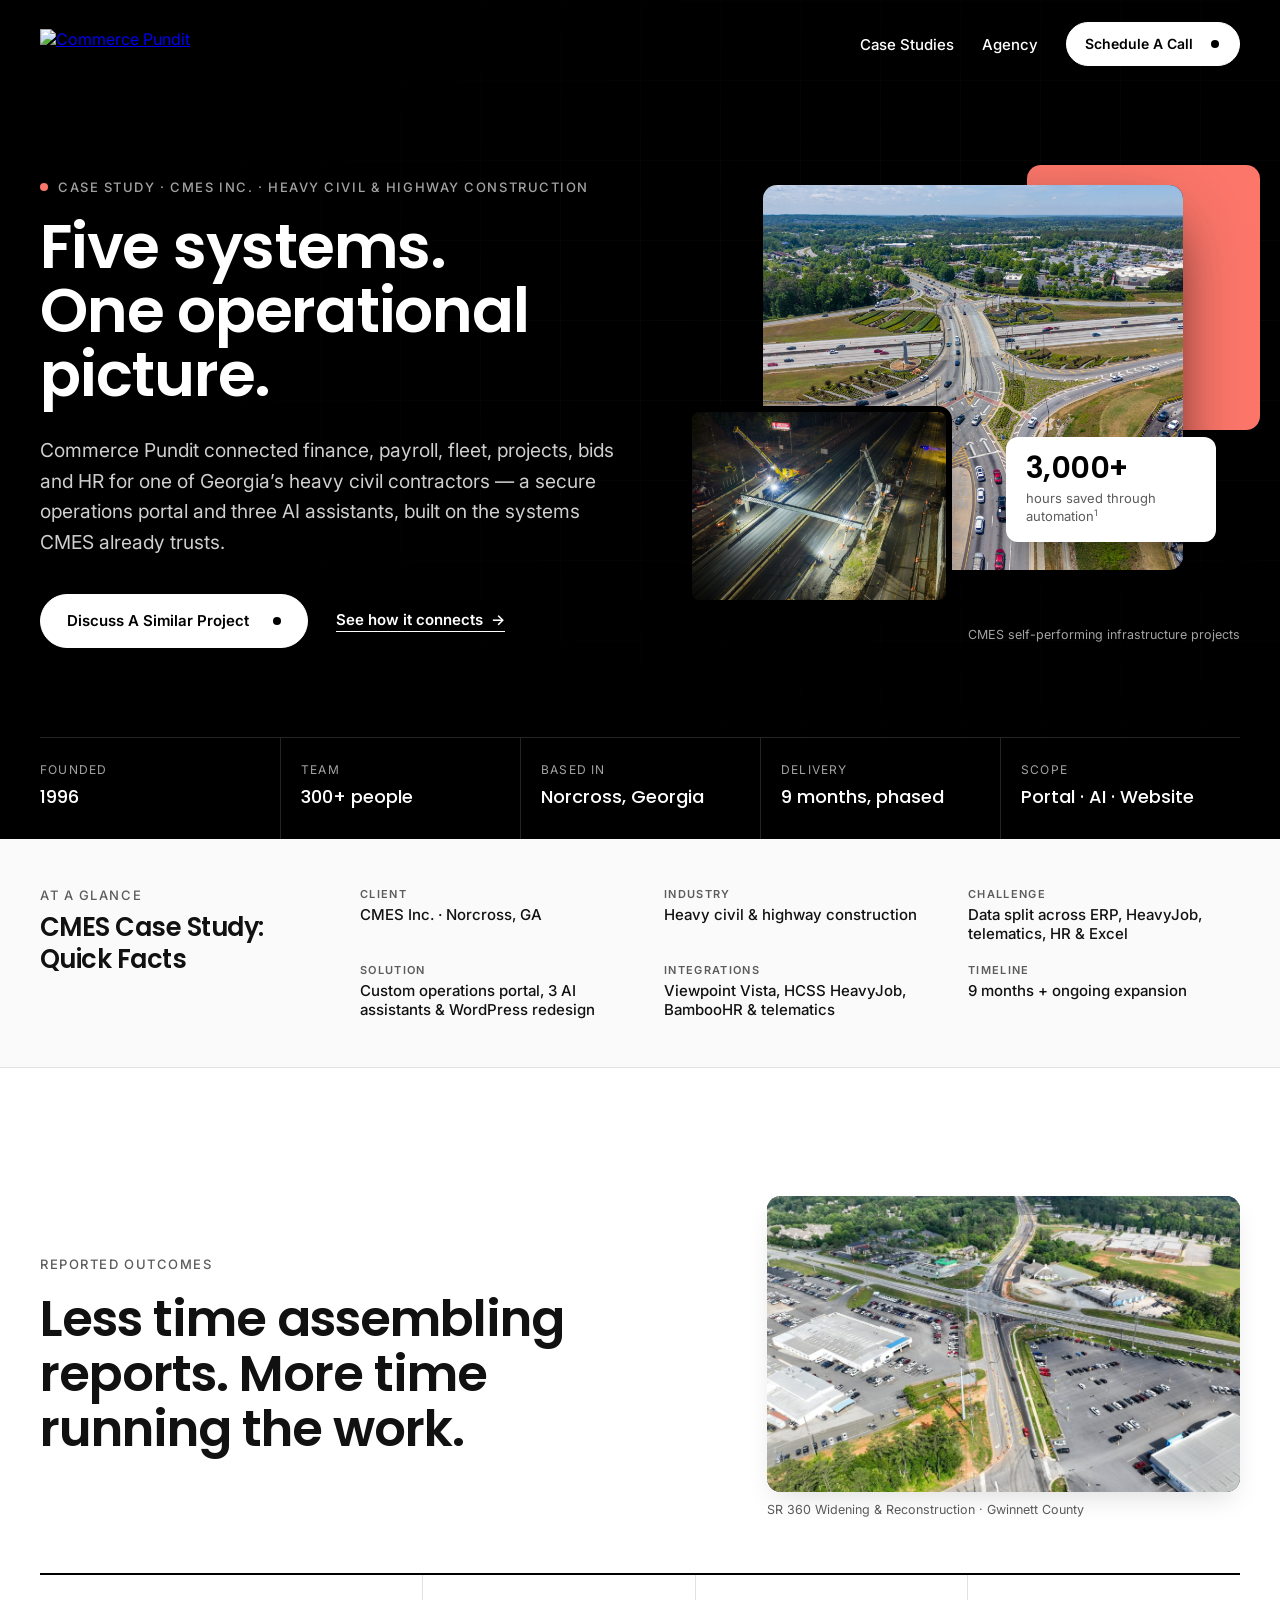
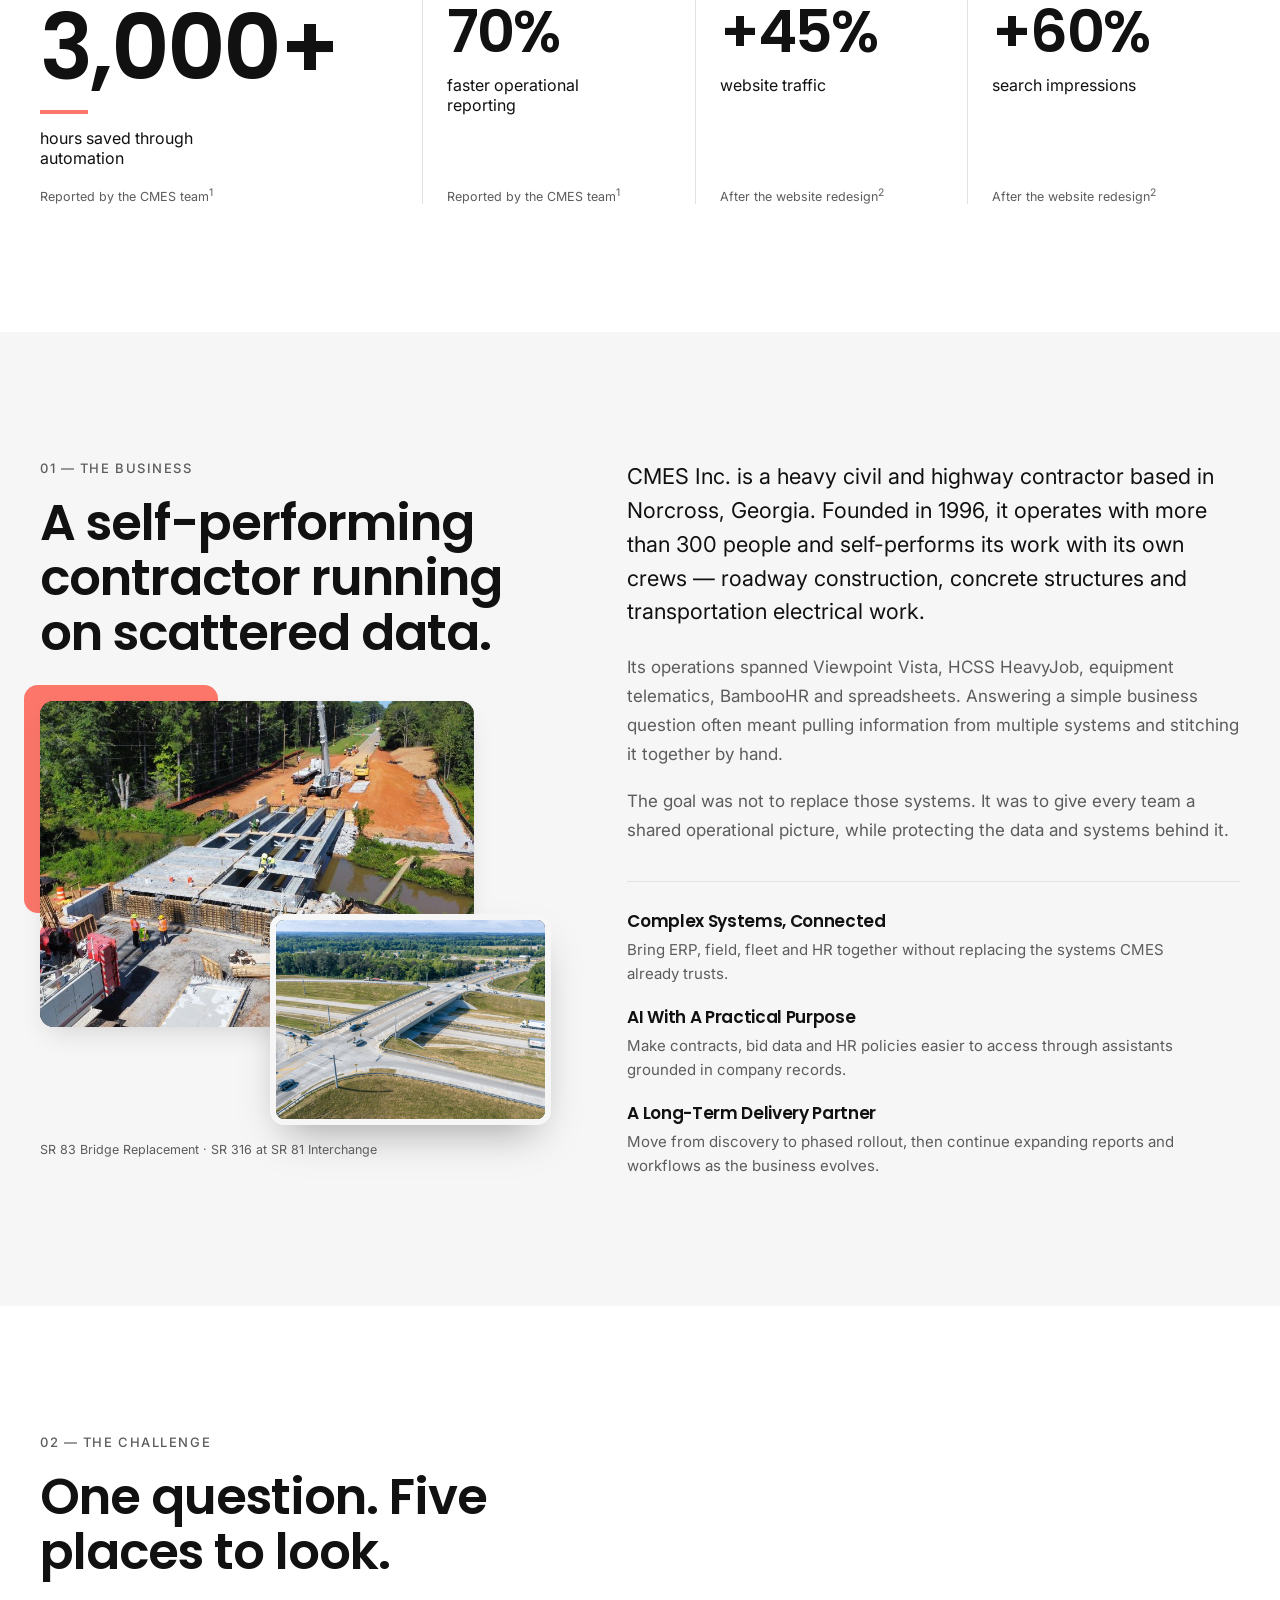
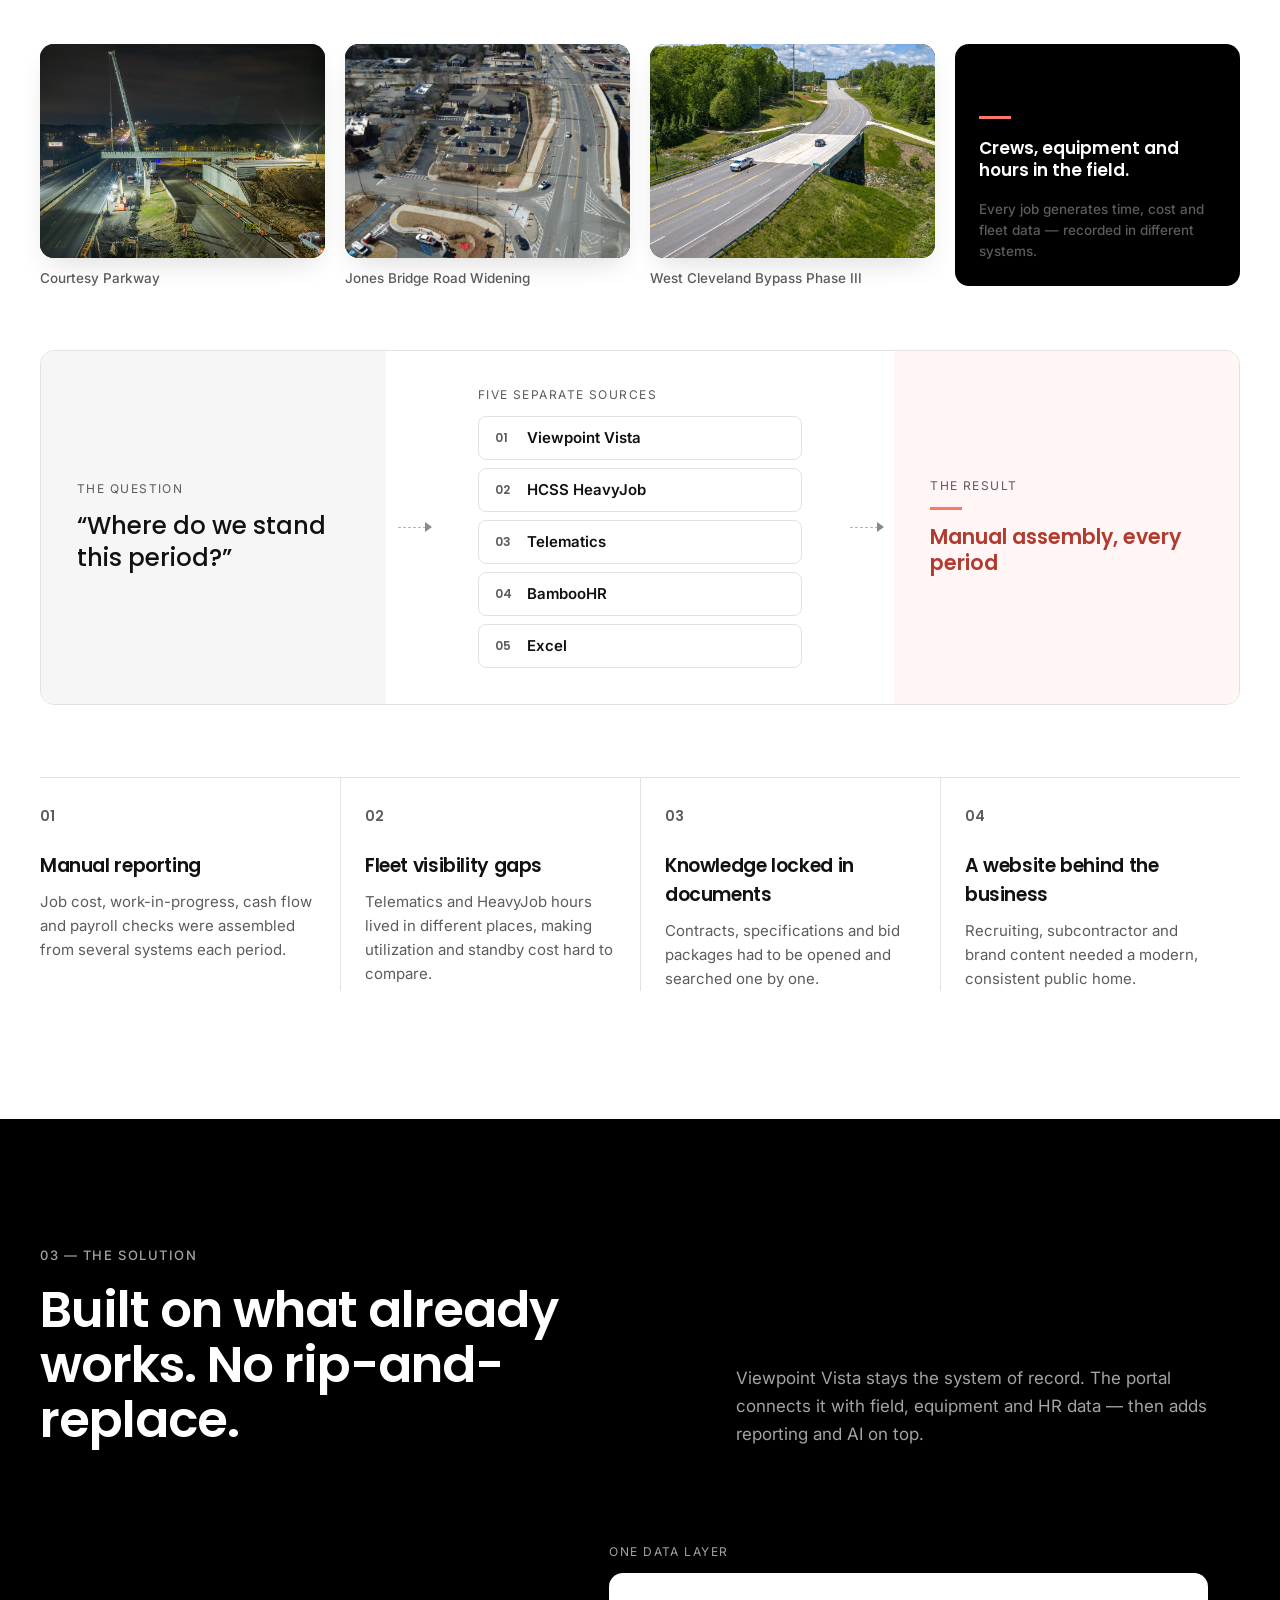
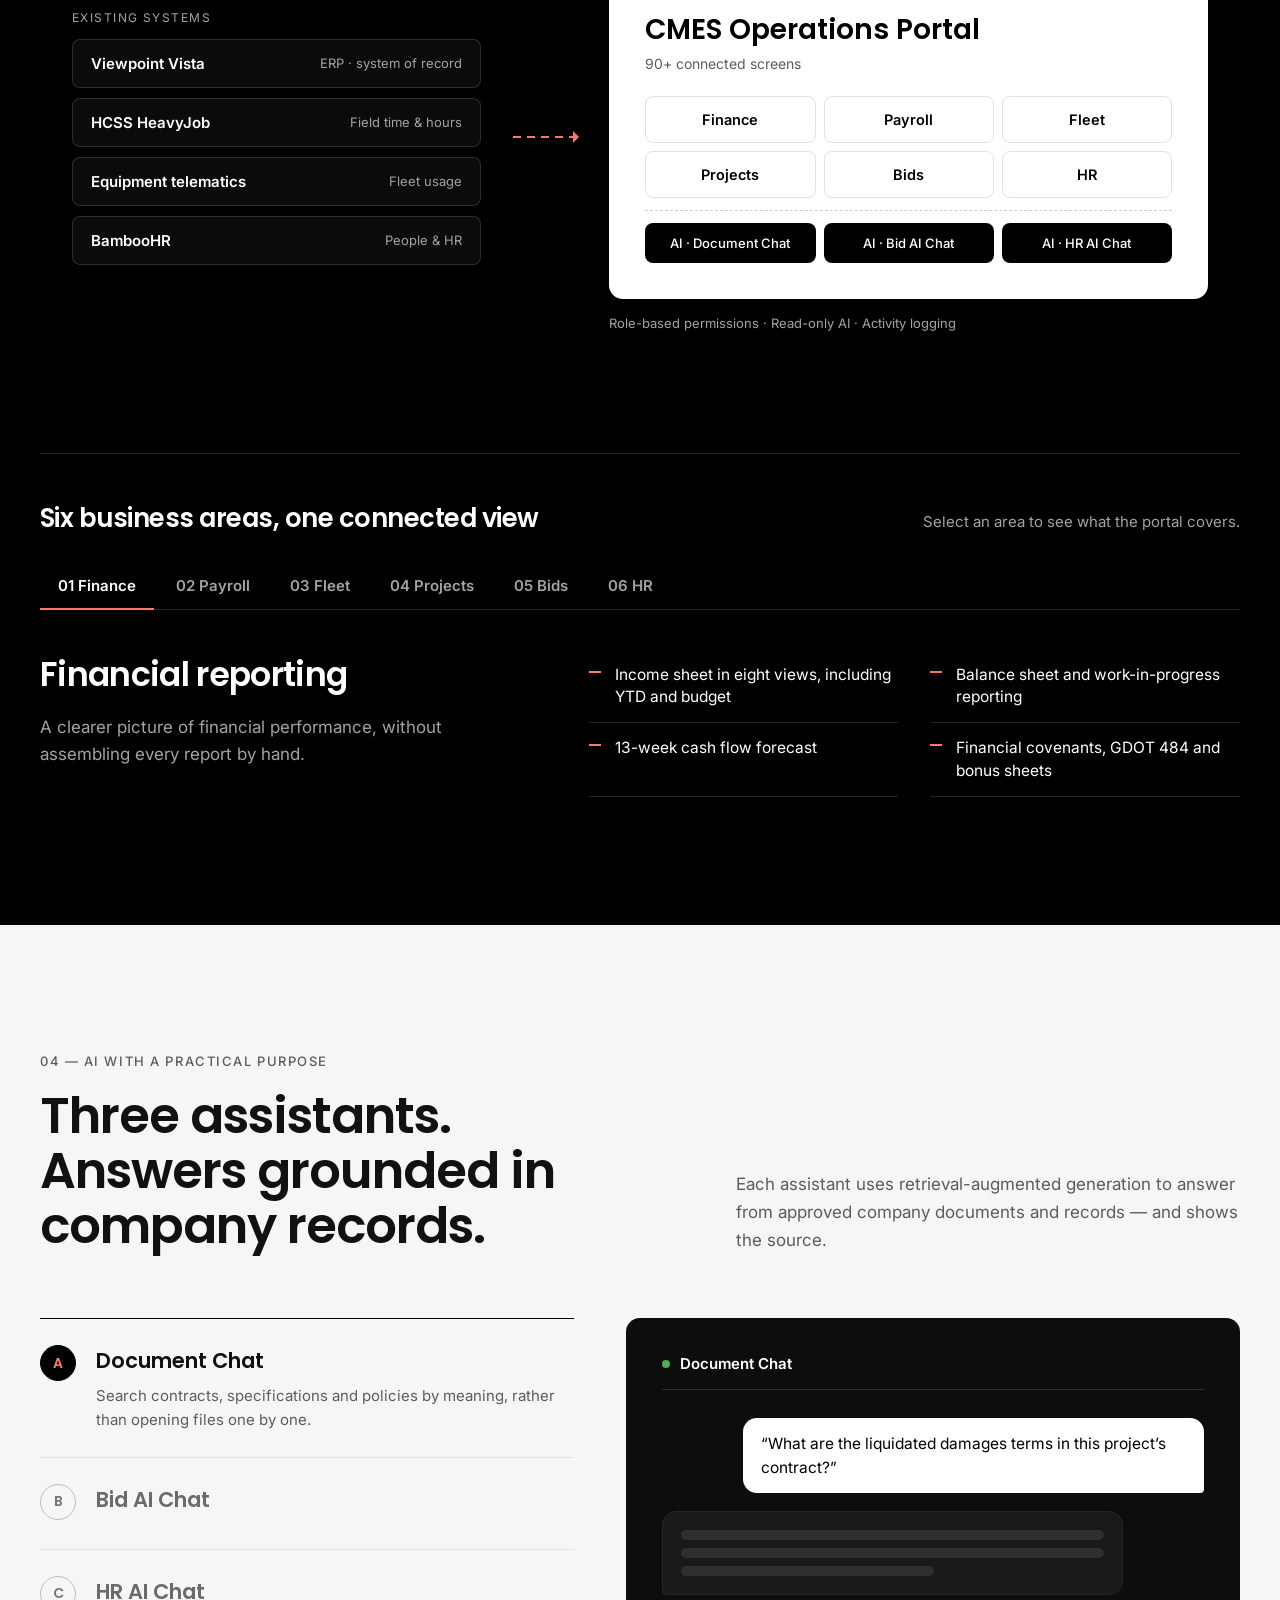
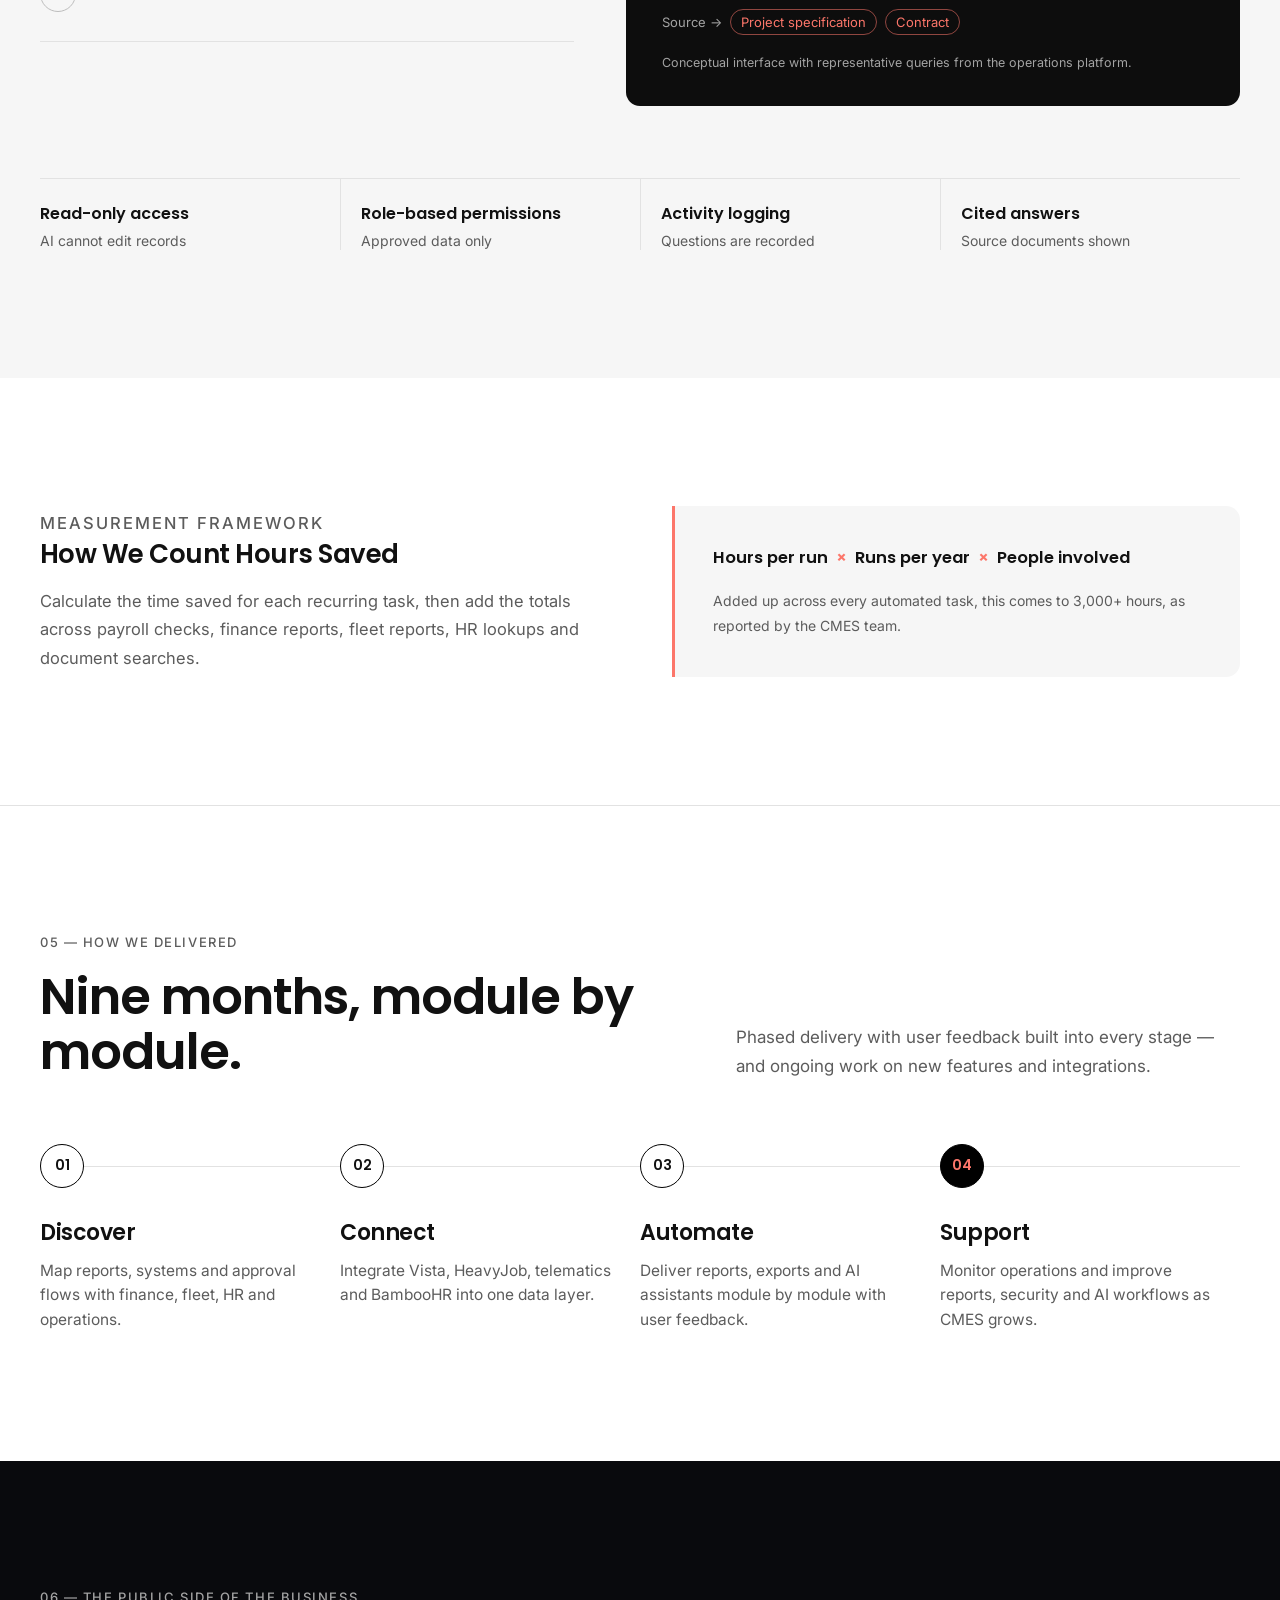
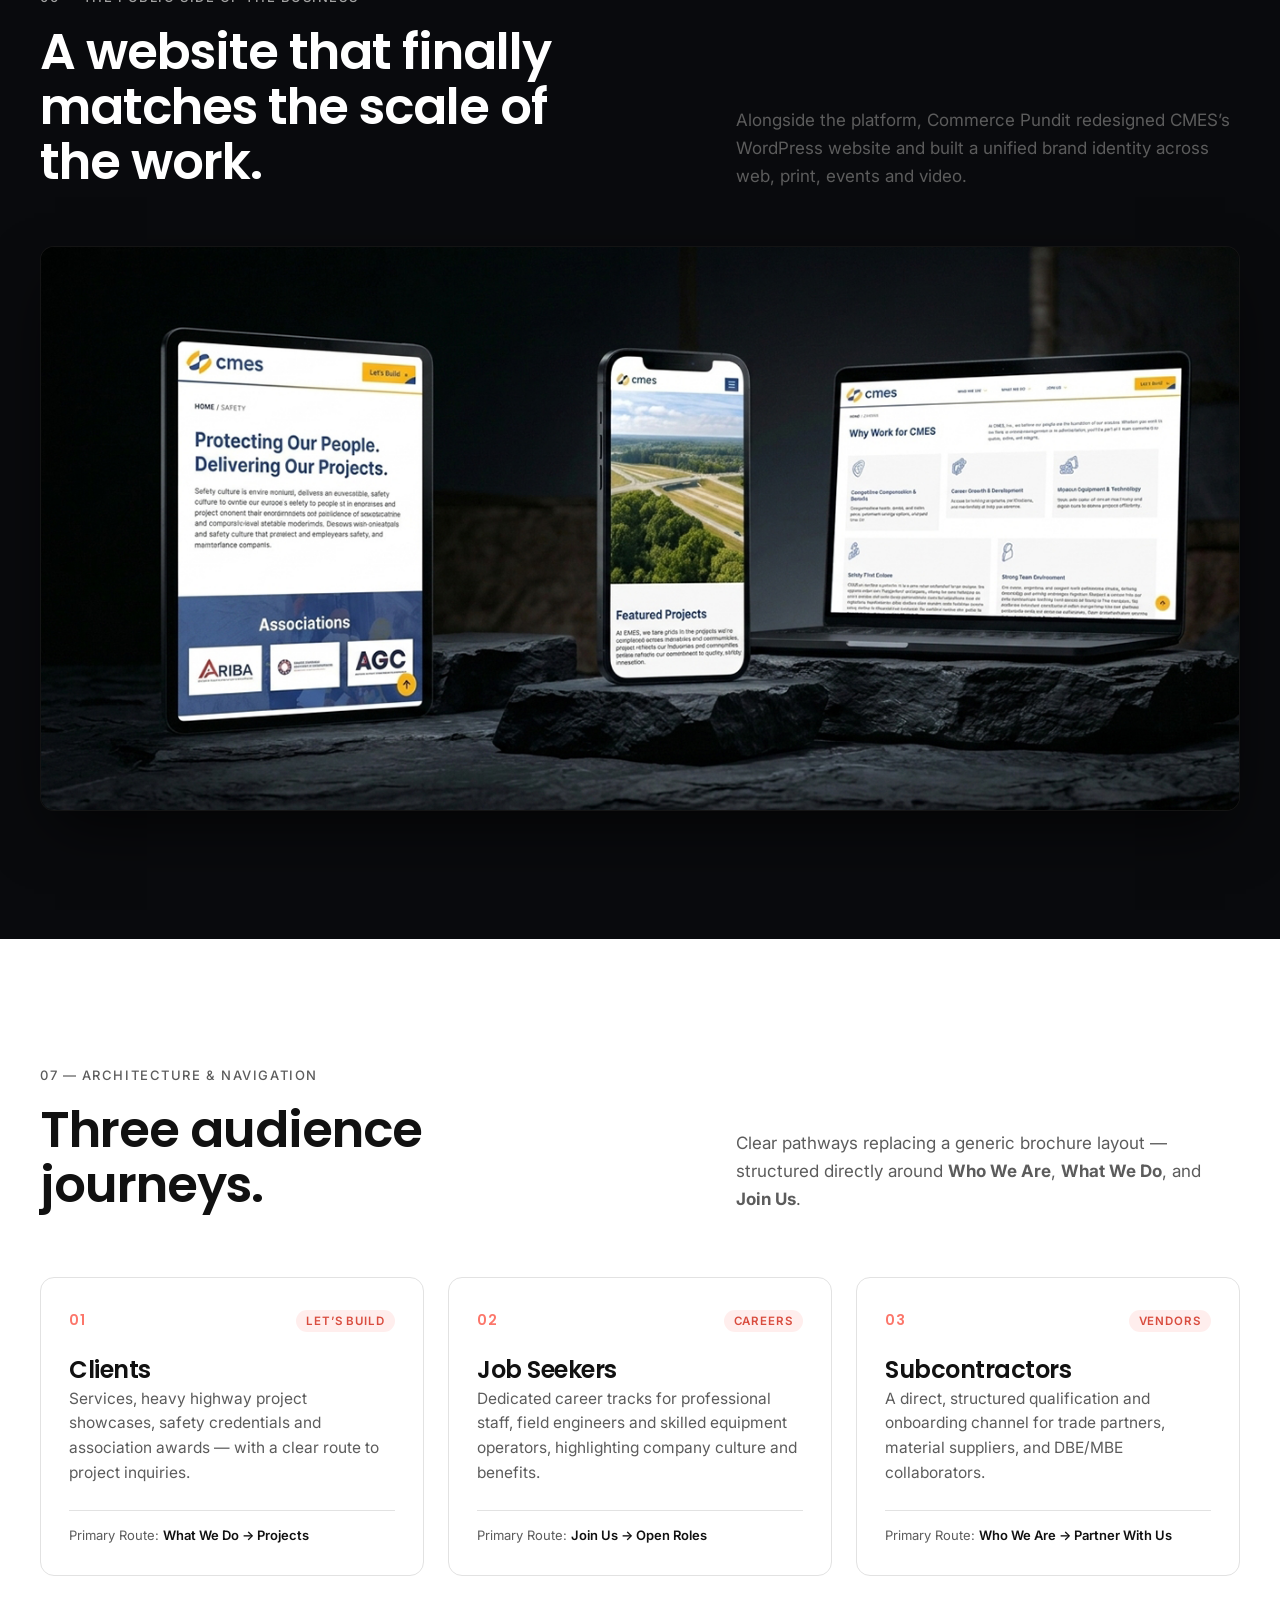
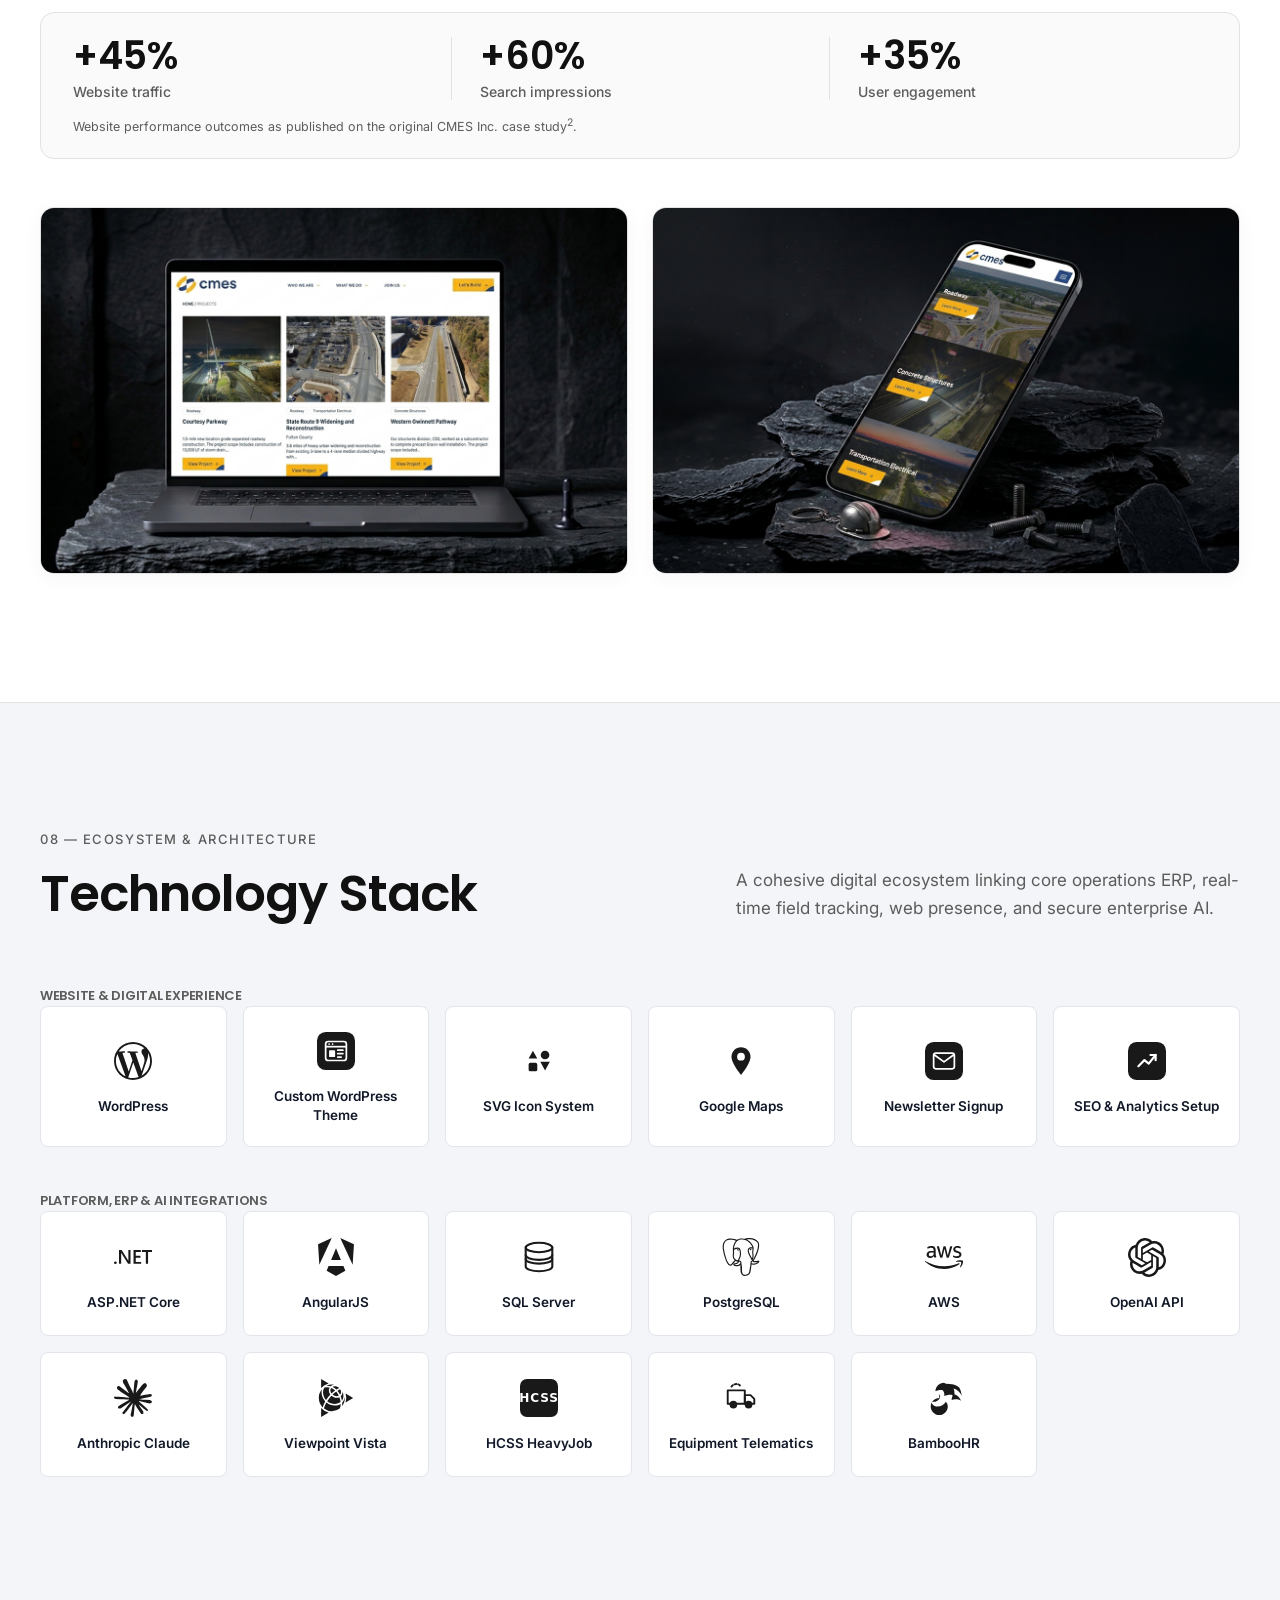
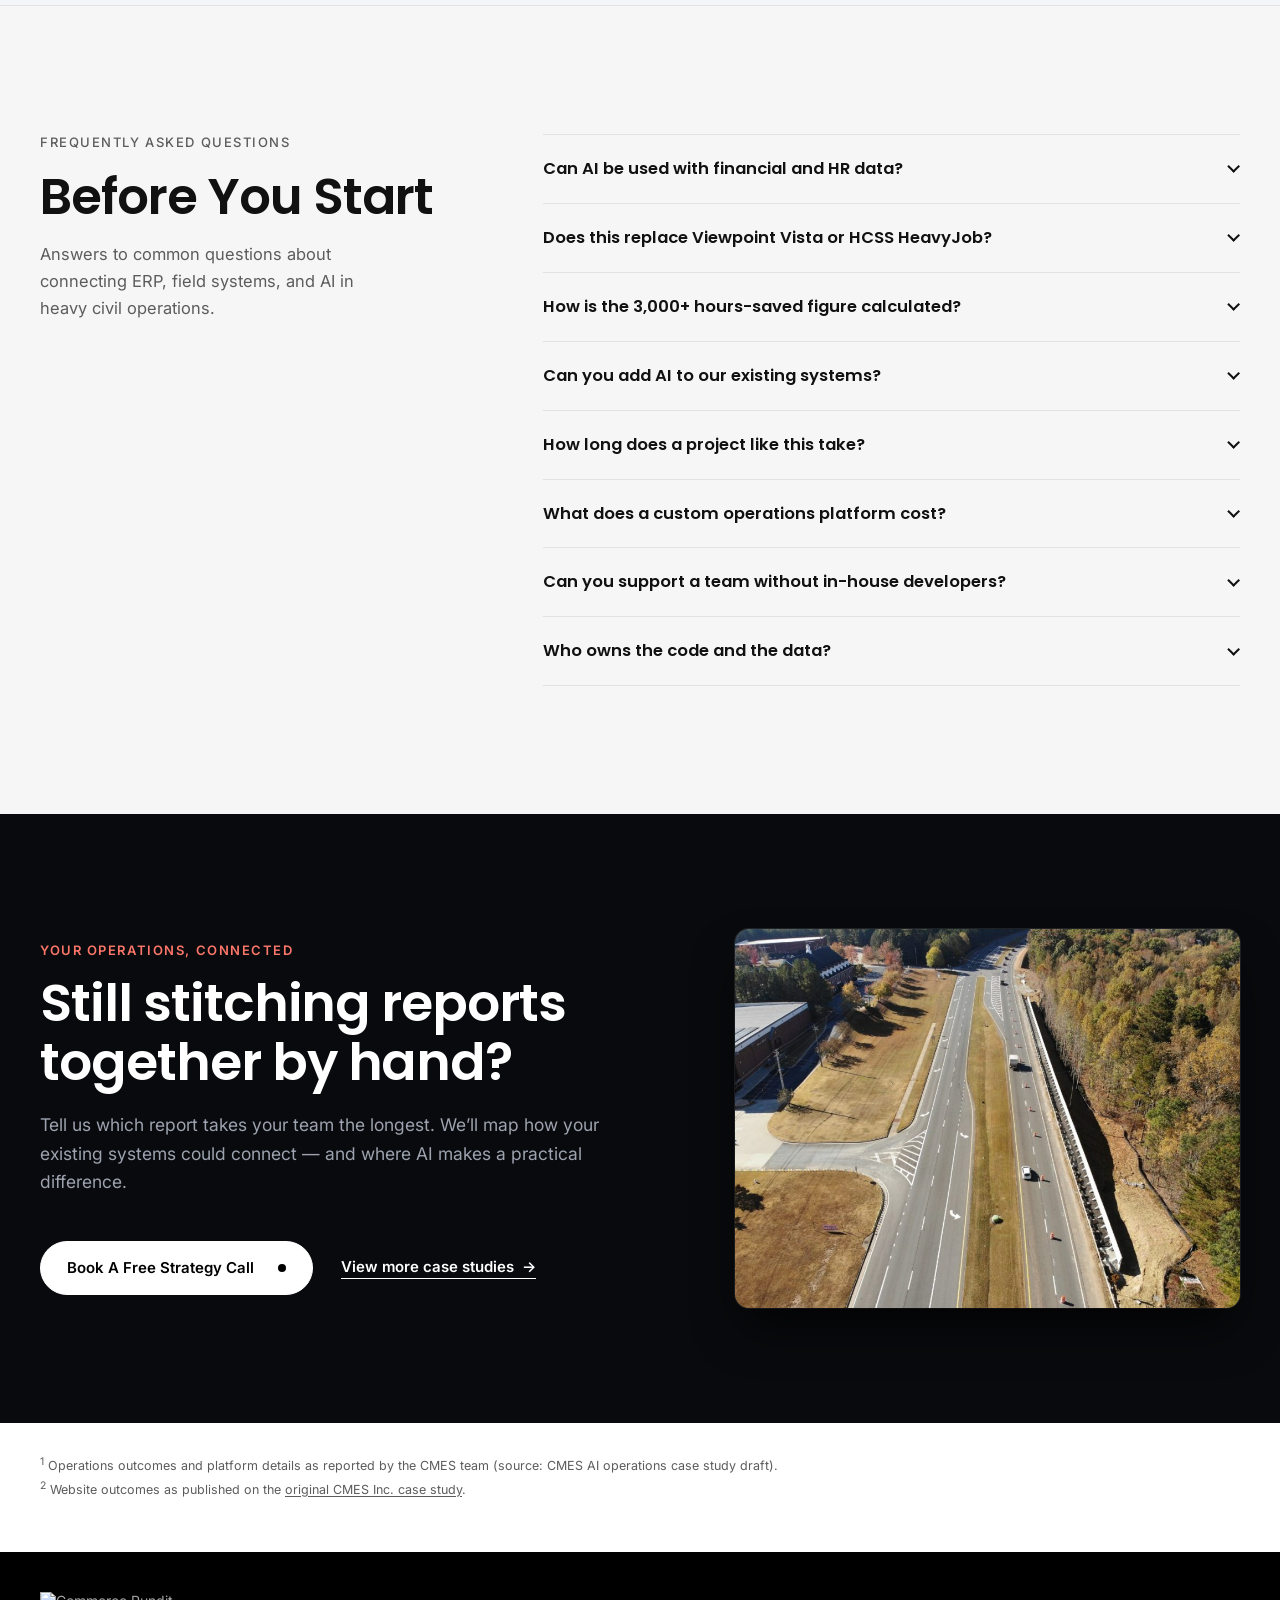
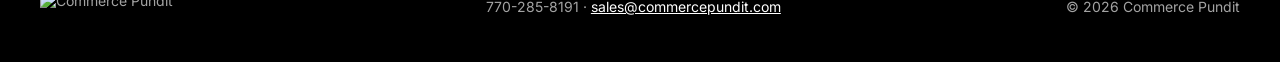
==== case-study/index.html @ 69ac42fe "Initial commit: CMES Inc. Case Study and Digital Ecosystem Redesign" ====
<!DOCTYPE html>
<html lang="en">
<head>
<meta charset="UTF-8">
<meta name="viewport" content="width=device-width, initial-scale=1">
<title>CMES Inc. Operations Platform &amp; AI Case Study | Commerce Pundit</title>
<meta name="description" content="How Commerce Pundit connected finance, payroll, fleet, projects, bids and HR for heavy civil contractor CMES Inc. — one operations portal, three AI assistants and a redesigned WordPress website.">
<link rel="preconnect" href="https://fonts.googleapis.com">
<link rel="preconnect" href="https://fonts.gstatic.com" crossorigin>
<link href="https://fonts.googleapis.com/css2?family=Inter:wght@400;500;600&family=Poppins:wght@500;600&display=swap" rel="stylesheet">
<link rel="stylesheet" href="css/cmes-case-study.css">
</head>
<body>
<a class="skip-link" href="#main">Skip to content</a>

<!-- STAND-IN HEADER: replaced by the CommercePundit theme header on integration -->
<header class="site-header" data-standin>
  <div class="wrap site-header__inner">
    <a class="site-header__logo" href="https://www.commercepundit.com/" aria-label="Commerce Pundit home">
      <img src="https://www.commercepundit.com/wp-content/uploads/2024/01/CP-Logo_White.svg" alt="Commerce Pundit" width="170" height="32">
    </a>
    <nav class="site-header__nav" aria-label="Primary">
      <a href="https://www.commercepundit.com/case-studies/">Case Studies</a>
      <a href="https://www.commercepundit.com/about/">Agency</a>
      <a class="btn btn--light btn--sm" href="https://www.commercepundit.com/personalized-strategy-consultation">Schedule A Call</a>
    </nav>
  </div>
</header>

<main id="main" class="cmes">

  <!-- 01 HERO -->
  <section class="hero" aria-labelledby="hero-title">
    <div class="wrap hero__grid">
      <div class="hero__copy">
        <p class="eyebrow eyebrow--light"><span class="dot"></span>Case Study &middot; CMES Inc. &middot; Heavy Civil &amp; Highway Construction</p>
        <h1 id="hero-title" class="hero__title">Five systems.<br>One operational picture.</h1>
        <p class="hero__lede">Commerce Pundit connected finance, payroll, fleet, projects, bids and HR for one of Georgia&rsquo;s heavy civil contractors &mdash; a secure operations portal and three AI assistants, built on the systems CMES already trusts.</p>
        <div class="hero__actions">
          <a class="btn btn--light" href="https://www.commercepundit.com/personalized-strategy-consultation">Discuss A Similar Project</a>
          <a class="link-arrow link-arrow--light" href="#platform">See how it connects</a>
        </div>
      </div>

      <figure class="hero__visual">
        <div class="hero__main-frame">
          <img class="hero__img" src="assets/img/hero-construction.jpg" alt="CMES Heavy Highway and Infrastructure Construction" width="1200" height="1100" loading="eager">
        </div>
        <div class="hero__inset-frame">
          <img class="hero__inset-img" src="assets/img/hero-inset.jpg" alt="CMES Concrete Structures and Bridge Construction" width="800" height="600" loading="lazy">
        </div>
        <div class="hero__badge">
          <strong>3,000+</strong>
          <span>hours saved through automation<sup>1</sup></span>
        </div>
        <figcaption class="note note--light">CMES self-performing infrastructure projects</figcaption>
      </figure>
    </div>

    <div class="wrap">
      <dl class="facts">
        <div><dt>Founded</dt><dd>1996</dd></div>
        <div><dt>Team</dt><dd>300+ people</dd></div>
        <div><dt>Based in</dt><dd>Norcross, Georgia</dd></div>
        <div><dt>Delivery</dt><dd>9 months, phased</dd></div>
        <div><dt>Scope</dt><dd>Portal &middot; AI &middot; Website</dd></div>
      </dl>
    </div>
  </section>

  <!-- QUICK FACTS BANNER -->
  <section class="glance" aria-labelledby="glance-title">
    <div class="wrap glance__grid">
      <div class="glance__head">
        <p class="eyebrow">At a glance</p>
        <h2 id="glance-title" class="h3">CMES Case Study: Quick Facts</h2>
      </div>
      <dl class="glance__list">
        <div><dt>Client</dt><dd>CMES Inc. &middot; Norcross, GA</dd></div>
        <div><dt>Industry</dt><dd>Heavy civil &amp; highway construction</dd></div>
        <div><dt>Challenge</dt><dd>Data split across ERP, HeavyJob, telematics, HR &amp; Excel</dd></div>
        <div><dt>Solution</dt><dd>Custom operations portal, 3 AI assistants &amp; WordPress redesign</dd></div>
        <div><dt>Integrations</dt><dd>Viewpoint Vista, HCSS HeavyJob, BambooHR &amp; telematics</dd></div>
        <div><dt>Timeline</dt><dd>9 months + ongoing expansion</dd></div>
      </dl>
    </div>
  </section>

  <!-- 02 OUTCOMES (value upfront) -->
  <section class="outcomes" aria-labelledby="outcomes-title">
    <div class="wrap">
      <div class="outcomes__top">
        <div class="outcomes__head">
          <p class="eyebrow">Reported outcomes</p>
          <h2 id="outcomes-title" class="h2">Less time assembling reports. More time running the work.</h2>
        </div>
        <figure class="outcomes__photo">
          <div class="photo-frame photo-frame--outcomes">
            <img src="assets/img/sr360-widening.jpg" alt="SR 360 Widening &amp; Reconstruction" width="850" height="530" loading="lazy">
          </div>
          <figcaption class="note">SR 360 Widening &amp; Reconstruction &middot; Gwinnett County</figcaption>
        </figure>
      </div>
      <ul class="metrics">
        <li class="metric metric--lead">
          <strong>3,000+</strong>
          <span>hours saved through automation</span>
          <small>Reported by the CMES team<sup><a href="#src-1">1</a></sup></small>
        </li>
        <li class="metric">
          <strong>70%</strong>
          <span>faster operational reporting</span>
          <small>Reported by the CMES team<sup><a href="#src-1">1</a></sup></small>
        </li>
        <li class="metric">
          <strong>+45%</strong>
          <span>website traffic</span>
          <small>After the website redesign<sup><a href="#src-2">2</a></sup></small>
        </li>
        <li class="metric">
          <strong>+60%</strong>
          <span>search impressions</span>
          <small>After the website redesign<sup><a href="#src-2">2</a></sup></small>
        </li>
      </ul>
    </div>
  </section>

  <!-- 03 CONTEXT (The Business) -->
  <section class="context" aria-labelledby="context-title">
    <div class="wrap context__grid">
      <div class="context__label">
        <p class="eyebrow">01 &mdash; The business</p>
        <h2 id="context-title" class="h2">A self-performing contractor running on scattered data.</h2>
        <figure class="context__photos">
          <div class="photo-frame cp-a">
            <img src="assets/img/sr83-bridge.jpg" alt="SR 83 Bridge Replacement" width="850" height="630" loading="lazy">
          </div>
          <div class="photo-frame cp-b">
            <img src="assets/img/sr316-interchange.png" alt="SR 316 at SR 81 Interchange" width="850" height="630" loading="lazy">
          </div>
          <figcaption class="note">SR 83 Bridge Replacement &middot; SR 316 at SR 81 Interchange</figcaption>
        </figure>
      </div>
      <div class="context__body prose">
        <p class="prose__lead">CMES Inc. is a heavy civil and highway contractor based in Norcross, Georgia. Founded in 1996, it operates with more than 300 people and self-performs its work with its own crews &mdash; roadway construction, concrete structures and transportation electrical work.</p>
        <p>Its operations spanned Viewpoint Vista, HCSS HeavyJob, equipment telematics, BambooHR and spreadsheets. Answering a simple business question often meant pulling information from multiple systems and stitching it together by hand.</p>
        <p>The goal was not to replace those systems. It was to give every team a shared operational picture, while protecting the data and systems behind it.</p>

        <!-- Partnership pillars -->
        <div class="context__pillars">
          <div class="pillar">
            <h3 class="pillar__title">Complex Systems, Connected</h3>
            <p>Bring ERP, field, fleet and HR together without replacing the systems CMES already trusts.</p>
          </div>
          <div class="pillar">
            <h3 class="pillar__title">AI With A Practical Purpose</h3>
            <p>Make contracts, bid data and HR policies easier to access through assistants grounded in company records.</p>
          </div>
          <div class="pillar">
            <h3 class="pillar__title">A Long-Term Delivery Partner</h3>
            <p>Move from discovery to phased rollout, then continue expanding reports and workflows as the business evolves.</p>
          </div>
        </div>
      </div>
    </div>
  </section>

  <!-- 04 CHALLENGE -->
  <section class="challenge" aria-labelledby="challenge-title">
    <div class="wrap">
      <div class="section-head">
        <p class="eyebrow">02 &mdash; The challenge</p>
        <h2 id="challenge-title" class="h2">One question. Five places to look.</h2>
      </div>

      <ul class="field">
        <li>
          <div class="photo-frame ph--field">
            <img src="assets/img/courtesy-parkway.jpg" alt="Courtesy Parkway Project" width="850" height="630" loading="lazy">
          </div>
          <span>Courtesy Parkway</span>
        </li>
        <li>
          <div class="photo-frame ph--field">
            <img src="assets/img/jones-bridge.jpg" alt="Jones Bridge Road Widening Project" width="850" height="630" loading="lazy">
          </div>
          <span>Jones Bridge Road Widening</span>
        </li>
        <li>
          <div class="photo-frame ph--field">
            <img src="assets/img/west-cleveland.jpg" alt="West Cleveland Bypass Phase III" width="850" height="630" loading="lazy">
          </div>
          <span>West Cleveland Bypass Phase III</span>
        </li>
        <li class="field__note">
          <b>Crews, equipment and hours in the field.</b>
          <span>Every job generates time, cost and fleet data &mdash; recorded in different systems.</span>
        </li>
      </ul>

      <div class="before" role="img" aria-label="Before: a single business question required data from Viewpoint Vista, HCSS HeavyJob, telematics, BambooHR and Excel, combined manually every period.">
        <div class="before__col before__col--q">
          <p class="before__label">The question</p>
          <p class="before__q">&ldquo;Where do we stand this period?&rdquo;</p>
        </div>
        <div class="before__arrow" aria-hidden="true"></div>
        <div class="before__col">
          <p class="before__label">Five separate sources</p>
          <ul class="before__sources">
            <li><span>01</span>Viewpoint Vista</li>
            <li><span>02</span>HCSS HeavyJob</li>
            <li><span>03</span>Telematics</li>
            <li><span>04</span>BambooHR</li>
            <li><span>05</span>Excel</li>
          </ul>
        </div>
        <div class="before__arrow" aria-hidden="true"></div>
        <div class="before__col before__col--r">
          <p class="before__label">The result</p>
          <p class="before__result">Manual assembly, every period</p>
        </div>
      </div>

      <ol class="issues">
        <li>
          <h3>Manual reporting</h3>
          <p>Job cost, work-in-progress, cash flow and payroll checks were assembled from several systems each period.</p>
        </li>
        <li>
          <h3>Fleet visibility gaps</h3>
          <p>Telematics and HeavyJob hours lived in different places, making utilization and standby cost hard to compare.</p>
        </li>
        <li>
          <h3>Knowledge locked in documents</h3>
          <p>Contracts, specifications and bid packages had to be opened and searched one by one.</p>
        </li>
        <li>
          <h3>A website behind the business</h3>
          <p>Recruiting, subcontractor and brand content needed a modern, consistent public home.</p>
        </li>
      </ol>
    </div>
  </section>

  <!-- 05 PLATFORM / ARCHITECTURE -->
  <section class="platform" id="platform" aria-labelledby="platform-title">
    <div class="wrap">
      <div class="section-head section-head--split">
        <div>
          <p class="eyebrow eyebrow--light">03 &mdash; The solution</p>
          <h2 id="platform-title" class="h2 h2--light">Built on what already works. No rip-and-replace.</h2>
        </div>
        <p class="section-head__aside">Viewpoint Vista stays the system of record. The portal connects it with field, equipment and HR data &mdash; then adds reporting and AI on top.</p>
      </div>

      <div class="arch" role="img" aria-label="Architecture: Viewpoint Vista, HCSS HeavyJob, equipment telematics and BambooHR feed one data layer. The CMES Operations Portal sits on that layer with six modules and three AI assistants, behind role-based access.">
        <div class="arch__col arch__col--src">
          <p class="arch__label">Existing systems</p>
          <ul>
            <li><b>Viewpoint Vista</b><span>ERP &middot; system of record</span></li>
            <li><b>HCSS HeavyJob</b><span>Field time &amp; hours</span></li>
            <li><b>Equipment telematics</b><span>Fleet usage</span></li>
            <li><b>BambooHR</b><span>People &amp; HR</span></li>
          </ul>
        </div>
        <div class="arch__flow" aria-hidden="true"><span></span></div>
        <div class="arch__col arch__col--core">
          <p class="arch__label">One data layer</p>
          <div class="arch__core">
            <p class="arch__core-title">CMES Operations Portal</p>
            <p class="arch__core-sub">90+ connected screens</p>
            <ul class="arch__mods">
              <li>Finance</li><li>Payroll</li><li>Fleet</li><li>Projects</li><li>Bids</li><li>HR</li>
            </ul>
            <ul class="arch__ai">
              <li>AI &middot; Document Chat</li><li>AI &middot; Bid AI Chat</li><li>AI &middot; HR AI Chat</li>
            </ul>
          </div>
          <p class="arch__guard">Role-based permissions &middot; Read-only AI &middot; Activity logging</p>
        </div>
      </div>

      <!-- Module explorer (tabs) -->
      <div class="modules">
        <div class="modules__head">
          <h3 class="h3 h3--light">Six business areas, one connected view</h3>
          <p>Select an area to see what the portal covers.</p>
        </div>
        <div class="tabs" data-tabs>
          <div class="tabs__list" role="tablist" aria-label="Portal modules">
            <button role="tab" id="t-fin" aria-controls="p-fin" aria-selected="true">01 Finance</button>
            <button role="tab" id="t-pay" aria-controls="p-pay" aria-selected="false" tabindex="-1">02 Payroll</button>
            <button role="tab" id="t-flt" aria-controls="p-flt" aria-selected="false" tabindex="-1">03 Fleet</button>
            <button role="tab" id="t-prj" aria-controls="p-prj" aria-selected="false" tabindex="-1">04 Projects</button>
            <button role="tab" id="t-bid" aria-controls="p-bid" aria-selected="false" tabindex="-1">05 Bids</button>
            <button role="tab" id="t-hr" aria-controls="p-hr" aria-selected="false" tabindex="-1">06 HR</button>
          </div>

          <div class="tabs__panel" role="tabpanel" id="p-fin" aria-labelledby="t-fin">
            <div>
              <h4>Financial reporting</h4>
              <p>A clearer picture of financial performance, without assembling every report by hand.</p>
            </div>
            <ul class="ticks">
              <li>Income sheet in eight views, including YTD and budget</li>
              <li>Balance sheet and work-in-progress reporting</li>
              <li>13-week cash flow forecast</li>
              <li>Financial covenants, GDOT 484 and bonus sheets</li>
            </ul>
          </div>
          <div class="tabs__panel" role="tabpanel" id="p-pay" aria-labelledby="t-pay" hidden>
            <div>
              <h4>Payroll controls</h4>
              <p>Connect field time to payroll, and make discrepancies easier to spot.</p>
            </div>
            <ul class="ticks">
              <li>Pay-period and payroll (PR) registers</li>
              <li>Missing timecard alerts</li>
              <li>HCSS timecard status and man-hours by job</li>
              <li>Employee accumulation reporting</li>
              <li>PTO calculation &amp; approval workflows</li>
            </ul>
          </div>
          <div class="tabs__panel" role="tabpanel" id="p-flt" aria-labelledby="t-flt" hidden>
            <div>
              <h4>Fleet intelligence</h4>
              <p>Bring equipment costs, utilization and field hours into the same view.</p>
            </div>
            <ul class="ticks">
              <li>Equipment cost versus revenue</li>
              <li>Normal versus standby hours</li>
              <li>Telematics versus HeavyJob hours</li>
              <li>Utilization by equipment type and shop analysis</li>
            </ul>
          </div>
          <div class="tabs__panel" role="tabpanel" id="p-prj" aria-labelledby="t-prj" hidden>
            <div>
              <h4>Project &amp; job cost</h4>
              <p>Give project teams a connected view of costs, commitments and delivery.</p>
            </div>
            <ul class="ticks">
              <li>Job cost, revenue and forecast reports</li>
              <li>Buyout logs and purchase orders</li>
              <li>Contract summaries and task management</li>
              <li>Safety incident dashboards</li>
              <li>Resource allocation and scheduling</li>
            </ul>
          </div>
          <div class="tabs__panel" role="tabpanel" id="p-bid" aria-labelledby="t-bid" hidden>
            <div>
              <h4>Bid &amp; pursuit management</h4>
              <p>Bring opportunities, estimates and bid intelligence into one workflow.</p>
            </div>
            <ul class="ticks">
              <li>Bid summaries and item master data</li>
              <li>Pursuit and GDOT letting pipelines</li>
              <li>Wall, bridge and drainage take-offs</li>
              <li>Bid AI Chat for estimating teams</li>
            </ul>
          </div>
          <div class="tabs__panel" role="tabpanel" id="p-hr" aria-labelledby="t-hr" hidden>
            <div>
              <h4>HR &amp; hiring</h4>
              <p>Connect people information and everyday HR tasks with the rest of operations.</p>
            </div>
            <ul class="ticks">
              <li>BambooHR directory and discrepancy reporting</li>
              <li>Openings, job posts and candidate tracking</li>
              <li>PTO requests, approvals and e-signatures</li>
              <li>Onboarding and offboarding automation</li>
              <li>ID card, signature and business card automation</li>
              <li>HR AI Chat for policy and employee questions</li>
            </ul>
          </div>
        </div>
      </div>
    </div>
  </section>

  <!-- 06 AI -->
  <section class="ai" aria-labelledby="ai-title">
    <div class="wrap">
      <div class="section-head section-head--split">
        <div>
          <p class="eyebrow">04 &mdash; AI with a practical purpose</p>
          <h2 id="ai-title" class="h2">Three assistants. Answers grounded in company records.</h2>
        </div>
        <p class="section-head__aside">Each assistant uses retrieval-augmented generation to answer from approved company documents and records &mdash; and shows the source.</p>
      </div>

      <div class="ai__grid tabs" data-tabs>
        <div class="ai__list" role="tablist" aria-label="AI assistants" aria-orientation="vertical">
          <button role="tab" id="t-doc" aria-controls="p-doc" aria-selected="true">
            <span class="ai__num">A</span>
            <span>
              <b>Document Chat</b>
              <small>Search contracts, specifications and policies by meaning, rather than opening files one by one.</small>
            </span>
          </button>
          <button role="tab" id="t-bai" aria-controls="p-bai" aria-selected="false" tabindex="-1">
            <span class="ai__num">B</span>
            <span>
              <b>Bid AI Chat</b>
              <small>Gives estimating teams read-only access to bid packages, item data and supplier information.</small>
            </span>
          </button>
          <button role="tab" id="t-hai" aria-controls="p-hai" aria-selected="false" tabindex="-1">
            <span class="ai__num">C</span>
            <span>
              <b>HR AI Chat</b>
              <small>Answers policy, PTO and directory questions within each employee&rsquo;s approved access.</small>
            </span>
          </button>
        </div>

        <figure class="ai__stage">
          <div class="tabs__panel chat" role="tabpanel" id="p-doc" aria-labelledby="t-doc">
            <p class="chat__head"><span class="chat__status"></span>Document Chat</p>
            <p class="chat__q">&ldquo;What are the liquidated damages terms in this project&rsquo;s contract?&rdquo;</p>
            <div class="chat__a"><span></span><span></span><span class="short"></span></div>
            <p class="chat__src">Source &rarr; <span>Project specification</span><span>Contract</span></p>
          </div>
          <div class="tabs__panel chat" role="tabpanel" id="p-bai" aria-labelledby="t-bai" hidden>
            <p class="chat__head"><span class="chat__status"></span>Bid AI Chat</p>
            <p class="chat__q">&ldquo;Which suppliers quoted asphalt on the last three GDOT lettings?&rdquo;</p>
            <div class="chat__a"><span></span><span></span><span class="short"></span></div>
            <p class="chat__src">Source &rarr; <span>Bid package</span><span>Item master data</span><span>GDOT letting records</span></p>
          </div>
          <div class="tabs__panel chat" role="tabpanel" id="p-hai" aria-labelledby="t-hai" hidden>
            <p class="chat__head"><span class="chat__status"></span>HR AI Chat</p>
            <p class="chat__q">&ldquo;How many PTO days does a new field hire get?&rdquo;</p>
            <div class="chat__a"><span></span><span></span><span class="short"></span></div>
            <p class="chat__src">Source &rarr; <span>HR policy</span><span>BambooHR directory</span></p>
          </div>
          <figcaption class="note">Conceptual interface with representative queries from the operations platform.</figcaption>
        </figure>
      </div>

      <ul class="guards">
        <li><b>Read-only access</b><span>AI cannot edit records</span></li>
        <li><b>Role-based permissions</b><span>Approved data only</span></li>
        <li><b>Activity logging</b><span>Questions are recorded</span></li>
        <li><b>Cited answers</b><span>Source documents shown</span></li>
      </ul>
    </div>
  </section>

  <!-- HOURS METHODOLOGY -->
  <section class="method" aria-labelledby="method-title">
    <div class="wrap method__grid">
      <div>
        <p class="eyebrow">Measurement framework</p>
        <h2 id="method-title" class="h3">How We Count Hours Saved</h2>
        <p>Calculate the time saved for each recurring task, then add the totals across payroll checks, finance reports, fleet reports, HR lookups and document searches.</p>
      </div>
      <div class="formula">
        <p class="formula__eq">Hours per run <i>&times;</i> Runs per year <i>&times;</i> People involved</p>
        <p class="formula__note">Added up across every automated task, this comes to 3,000+ hours, as reported by the CMES team.</p>
      </div>
    </div>
  </section>

  <!-- 07 PROCESS -->
  <section class="process" aria-labelledby="process-title">
    <div class="wrap">
      <div class="section-head section-head--split">
        <div>
          <p class="eyebrow">05 &mdash; How we delivered</p>
          <h2 id="process-title" class="h2">Nine months, module by module.</h2>
        </div>
        <p class="section-head__aside">Phased delivery with user feedback built into every stage &mdash; and ongoing work on new features and integrations.</p>
      </div>
      <ol class="steps">
        <li><span>01</span><h3>Discover</h3><p>Map reports, systems and approval flows with finance, fleet, HR and operations.</p></li>
        <li><span>02</span><h3>Connect</h3><p>Integrate Vista, HeavyJob, telematics and BambooHR into one data layer.</p></li>
        <li><span>03</span><h3>Automate</h3><p>Deliver reports, exports and AI assistants module by module with user feedback.</p></li>
        <li><span>04</span><h3>Support</h3><p>Monitor operations and improve reports, security and AI workflows as CMES grows.</p></li>
      </ol>
    </div>
  </section>

  <!-- 08 THE PUBLIC SIDE OF THE BUSINESS (Dark Cinematic Showcase) -->
  <section class="web-intro" aria-labelledby="web-title">
    <div class="wrap">
      <div class="section-head section-head--split">
        <div>
          <p class="eyebrow eyebrow--light">06 &mdash; The public side of the business</p>
          <h2 id="web-title" class="h2 h2--light">A website that finally matches the scale of the work.</h2>
        </div>
        <p class="section-head__aside">Alongside the platform, Commerce Pundit redesigned CMES&rsquo;s WordPress website and built a unified brand identity across web, print, events and video.</p>
      </div>

      <figure class="web-intro__hero">
        <div class="web-showcase-frame">
          <img src="assets/img/cmes-website-hero-1320.png" alt="CMES Website Redesign Desktop and Mobile Multi-Device Mockup" width="1320" height="620" loading="lazy">
        </div>
      </figure>
    </div>
  </section>

  <!-- 09 THREE AUDIENCE JOURNEYS (Crisp High-Contrast White Section) -->
  <section class="web-journeys" aria-labelledby="journeys-title">
    <div class="wrap">
      <div class="section-head section-head--split">
        <div>
          <p class="eyebrow">07 &mdash; Architecture &amp; navigation</p>
          <h2 id="journeys-title" class="h2">Three audience journeys.</h2>
        </div>
        <p class="section-head__aside">Clear pathways replacing a generic brochure layout &mdash; structured directly around <b>Who We Are</b>, <b>What We Do</b>, and <b>Join Us</b>.</p>
      </div>

      <div class="journeys-grid">
        <article class="journey-card">
          <div class="journey-card__header">
            <span class="journey-card__step">01</span>
            <span class="journey-card__tag">Let&rsquo;s Build</span>
          </div>
          <h3 class="journey-card__title">Clients</h3>
          <p class="journey-card__text">Services, heavy highway project showcases, safety credentials and association awards &mdash; with a clear route to project inquiries.</p>
          <div class="journey-card__route">Primary Route: <b>What We Do &rarr; Projects</b></div>
        </article>

        <article class="journey-card">
          <div class="journey-card__header">
            <span class="journey-card__step">02</span>
            <span class="journey-card__tag">Careers</span>
          </div>
          <h3 class="journey-card__title">Job Seekers</h3>
          <p class="journey-card__text">Dedicated career tracks for professional staff, field engineers and skilled equipment operators, highlighting company culture and benefits.</p>
          <div class="journey-card__route">Primary Route: <b>Join Us &rarr; Open Roles</b></div>
        </article>

        <article class="journey-card">
          <div class="journey-card__header">
            <span class="journey-card__step">03</span>
            <span class="journey-card__tag">Vendors</span>
          </div>
          <h3 class="journey-card__title">Subcontractors</h3>
          <p class="journey-card__text">A direct, structured qualification and onboarding channel for trade partners, material suppliers, and DBE/MBE collaborators.</p>
          <div class="journey-card__route">Primary Route: <b>Who We Are &rarr; Partner With Us</b></div>
        </article>
      </div>

      <div class="journeys-metrics-bar">
        <dl class="mini-metrics">
          <div><dt>+45%</dt><dd>Website traffic</dd></div>
          <div><dt>+60%</dt><dd>Search impressions</dd></div>
          <div><dt>+35%</dt><dd>User engagement</dd></div>
        </dl>
        <p class="note">Website performance outcomes as published on the original CMES Inc. case study<sup><a href="#src-2">2</a></sup>.</p>
      </div>

      <!-- Equal-Height Gallery in 1320px Container -->
      <div class="gallery-dual">
        <figure class="gallery-dual__item">
          <img src="assets/img/cmes-web-showcase-projects.png" alt="Project Showcase and Case Studies Desktop View" width="1200" height="750" loading="lazy">
        </figure>
        <figure class="gallery-dual__item">
          <img src="assets/img/cmes-web-showcase-careers.png" alt="Safety, Equipment and Careers Tablet and Mobile View" width="1200" height="750" loading="lazy">
        </figure>
      </div>
    </div>
  </section>

  <!-- 10 TECHNOLOGY & ECOSYSTEM (Subtle Neutral Section with Actual Brand Logos) -->
  <section class="tech-stack" aria-labelledby="tech-title">
    <div class="wrap">
      <div class="section-head section-head--split">
        <div>
          <p class="eyebrow">08 &mdash; Ecosystem &amp; architecture</p>
          <h2 id="tech-title" class="h2">Technology Stack</h2>
        </div>
        <p class="section-head__aside">A cohesive digital ecosystem linking core operations ERP, real-time field tracking, web presence, and secure enterprise AI.</p>
      </div>

      <!-- Category 1: Website & Digital Experience (Matches Reference Image) -->
      <div class="tech-group">
        <h3 class="tech-group__title">Website &amp; Digital Experience</h3>
        <div class="tech-grid tech-grid--web">
          <div class="tech-card">
            <div class="tech-card__icon"><img src="assets/icons/wordpress.svg" alt="WordPress" width="38" height="38" loading="lazy"></div>
            <span class="tech-card__name">WordPress</span>
          </div>
          <div class="tech-card">
            <div class="tech-card__icon"><img src="assets/icons/custom-theme.svg" alt="Custom WordPress Theme" width="38" height="38" loading="lazy"></div>
            <span class="tech-card__name">Custom WordPress Theme</span>
          </div>
          <div class="tech-card">
            <div class="tech-card__icon"><img src="assets/icons/svg-icons.svg" alt="SVG Icon System" width="38" height="38" loading="lazy"></div>
            <span class="tech-card__name">SVG Icon System</span>
          </div>
          <div class="tech-card">
            <div class="tech-card__icon"><img src="assets/icons/google-maps.svg" alt="Google Maps" width="38" height="38" loading="lazy"></div>
            <span class="tech-card__name">Google Maps</span>
          </div>
          <div class="tech-card">
            <div class="tech-card__icon"><img src="assets/icons/newsletter.svg" alt="Newsletter Signup" width="38" height="38" loading="lazy"></div>
            <span class="tech-card__name">Newsletter Signup</span>
          </div>
          <div class="tech-card">
            <div class="tech-card__icon"><img src="assets/icons/seo-analytics.svg" alt="SEO &amp; Analytics Setup" width="38" height="38" loading="lazy"></div>
            <span class="tech-card__name">SEO &amp; Analytics Setup</span>
          </div>
        </div>
      </div>

      <!-- Category 2: Platform & Operations Integrations -->
      <div class="tech-group">
        <h3 class="tech-group__title">Platform, ERP &amp; AI Integrations</h3>
        <div class="tech-grid">
          <div class="tech-card">
            <div class="tech-card__icon"><img src="assets/icons/dotnet.svg" alt="ASP.NET Core" width="38" height="38" loading="lazy"></div>
            <span class="tech-card__name">ASP.NET Core</span>
          </div>
          <div class="tech-card">
            <div class="tech-card__icon"><img src="assets/icons/angular.svg" alt="AngularJS" width="38" height="38" loading="lazy"></div>
            <span class="tech-card__name">AngularJS</span>
          </div>
          <div class="tech-card">
            <div class="tech-card__icon"><img src="assets/icons/sql-server.svg" alt="SQL Server" width="38" height="38" loading="lazy"></div>
            <span class="tech-card__name">SQL Server</span>
          </div>
          <div class="tech-card">
            <div class="tech-card__icon"><img src="assets/icons/postgresql.svg" alt="PostgreSQL" width="38" height="38" loading="lazy"></div>
            <span class="tech-card__name">PostgreSQL</span>
          </div>
          <div class="tech-card">
            <div class="tech-card__icon"><img src="assets/icons/aws.svg" alt="AWS Cloud" width="38" height="38" loading="lazy"></div>
            <span class="tech-card__name">AWS</span>
          </div>
          <div class="tech-card">
            <div class="tech-card__icon"><img src="assets/icons/openai.svg" alt="OpenAI API" width="38" height="38" loading="lazy"></div>
            <span class="tech-card__name">OpenAI API</span>
          </div>
          <div class="tech-card">
            <div class="tech-card__icon"><img src="assets/icons/claude.svg" alt="Anthropic Claude" width="38" height="38" loading="lazy"></div>
            <span class="tech-card__name">Anthropic Claude</span>
          </div>
          <div class="tech-card">
            <div class="tech-card__icon"><img src="assets/icons/trimble.svg" alt="Viewpoint Vista" width="38" height="38" loading="lazy"></div>
            <span class="tech-card__name">Viewpoint Vista</span>
          </div>
          <div class="tech-card">
            <div class="tech-card__icon"><img src="assets/icons/hcss.svg" alt="HCSS HeavyJob" width="38" height="38" loading="lazy"></div>
            <span class="tech-card__name">HCSS HeavyJob</span>
          </div>
          <div class="tech-card">
            <div class="tech-card__icon"><img src="assets/icons/telematics.svg" alt="Equipment Telematics" width="38" height="38" loading="lazy"></div>
            <span class="tech-card__name">Equipment Telematics</span>
          </div>
          <div class="tech-card">
            <div class="tech-card__icon"><img src="assets/icons/bamboohr.svg" alt="BambooHR" width="38" height="38" loading="lazy"></div>
            <span class="tech-card__name">BambooHR</span>
          </div>
        </div>
      </div>
    </div>
  </section>

  <!-- FAQ / BEFORE YOU START -->
  <section class="faq" aria-labelledby="faq-title">
    <div class="wrap faq__grid">
      <div class="faq__intro">
        <p class="eyebrow">Frequently asked questions</p>
        <h2 id="faq-title" class="h2">Before You Start</h2>
        <p class="faq__sub">Answers to common questions about connecting ERP, field systems, and AI in heavy civil operations.</p>
      </div>
      <div class="faq__list">
        <details>
          <summary>Can AI be used with financial and HR data?</summary>
          <p>Yes. At CMES the assistants are read-only, respect role-based permissions so people only see approved data, and log every question.</p>
        </details>
        <details>
          <summary>Does this replace Viewpoint Vista or HCSS HeavyJob?</summary>
          <p>No. Viewpoint Vista remains the system of record. The portal connects Vista, HeavyJob, telematics and BambooHR, then adds reporting and AI on top.</p>
        </details>
        <details>
          <summary>How is the 3,000+ hours-saved figure calculated?</summary>
          <p>Hours per run &times; runs per year &times; people involved, added up across every automated task &mdash; payroll checks, finance and fleet reports, HR lookups and document searches. The total is as reported by the CMES team.</p>
        </details>
        <details>
          <summary>Can you add AI to our existing systems?</summary>
          <p>Usually, yes. We connect to the systems you already use and ground assistants in your approved documents and records using retrieval-augmented generation.</p>
        </details>
        <details>
          <summary>How long does a project like this take?</summary>
          <p>The CMES platform was delivered over nine months in phases, module by module, with ongoing work on new features and integrations.</p>
        </details>
        <details>
          <summary>What does a custom operations platform cost?</summary>
          <p>It depends on the number of systems, reports and users involved. An operations audit maps your highest-impact workflows first so you can scope a phased budget.</p>
        </details>
        <details>
          <summary>Can you support a team without in-house developers?</summary>
          <p>Yes. After launch we monitor operations and keep improving reports, security and AI workflows as the business grows.</p>
        </details>
        <details>
          <summary>Who owns the code and the data?</summary>
          <p>Your data stays in your systems and under your control. Code ownership terms are agreed in the engagement contract.</p>
        </details>
      </div>
    </div>
  </section>

  <!-- 12 REFINED LUXURY BLACK CTA BANNER (Executive Closing) -->
  <section class="cta" aria-labelledby="cta-title">
    <div class="wrap cta__inner">
      <div class="cta__copy">
        <p class="eyebrow eyebrow--cta">Your operations, connected</p>
        <h2 id="cta-title" class="cta__title">Still stitching reports together by hand?</h2>
        <p class="cta__text">Tell us which report takes your team the longest. We&rsquo;ll map how your existing systems could connect &mdash; and where AI makes a practical difference.</p>
        <div class="cta__actions">
          <a class="btn btn--light" href="https://www.commercepundit.com/personalized-strategy-consultation">Book A Free Strategy Call</a>
          <a class="link-arrow link-arrow--light" href="https://www.commercepundit.com/case-studies/">View more case studies</a>
        </div>
      </div>
      <figure class="cta__photo">
        <div class="photo-frame photo-frame--cta">
          <img src="assets/img/western-gwinnett.jpg" alt="Western Gwinnett Pathway Infrastructure Aerial View" width="850" height="630" loading="lazy">
        </div>
      </figure>
    </div>
  </section>

  <aside class="sources wrap" aria-label="Sources">
    <p id="src-1"><sup>1</sup> Operations outcomes and platform details as reported by the CMES team (source: CMES AI operations case study draft).</p>
    <p id="src-2"><sup>2</sup> Website outcomes as published on the <a href="https://www.commercepundit.com/pf/cmes-inc/">original CMES Inc. case study</a>.</p>
  </aside>
</main>

<!-- STAND-IN FOOTER: replaced by the CommercePundit theme footer on integration -->
<footer class="site-footer" data-standin>
  <div class="wrap site-footer__inner">
    <img src="https://www.commercepundit.com/wp-content/uploads/2024/01/CP-Logo_White.svg" alt="Commerce Pundit" width="150" height="28" loading="lazy">
    <p>770-285-8191 &middot; <a href="mailto:sales@commercepundit.com">sales@commercepundit.com</a></p>
    <p>&copy; 2026 Commerce Pundit</p>
  </div>
</footer>

<script src="js/cmes-case-study.js" defer></script>
</body>
</html>
---- case-study/css/cmes-case-study.css ----
/* =========================================================
   CMES Inc. Case Study — Commerce Pundit (Design D1)
   Fresh modern layout aligned with CMES_D1 aesthetic.
   Scoped to .cmes for clean WordPress theme integration.
   ========================================================= */

:root {
  --cp-black: #000;
  --cp-ink: #111;
  --cp-graphite: #1a1a1a;
  --cp-line-dark: rgba(255,255,255,.14);
  --cp-white: #fff;
  --cp-paper: #f6f6f6;
  --cp-line: #e2e2e2;
  --cp-muted: #5c5c5c;
  --cp-muted-dark: #a3a3a3;
  --cmes-signal: #fc766a;   /* Commerce Pundit accent coral */

  --f-head: "Poppins", system-ui, sans-serif;
  --f-body: "Inter", system-ui, sans-serif;

  --wrap: 1320px;
  --gutter: clamp(20px, 4vw, 40px);
  --sec: clamp(72px, 10vw, 140px);
  --r: 14px;
  --ease: cubic-bezier(.2,.7,.2,1);
}

*, *::before, *::after { box-sizing: border-box; }
html { scroll-behavior: smooth; }
body { margin: 0; font-family: var(--f-body); font-weight: 400; color: var(--cp-ink); background: #fff; -webkit-font-smoothing: antialiased; }
img { max-width: 100%; height: auto; display: block; }
.cmes [class*="__grid"] > *, .cmes .arch > *, .cmes .tabs__panel > * { min-width: 0; }

.wrap { width: 100%; max-width: calc(var(--wrap) + var(--gutter) * 2); margin: 0 auto; padding: 0 var(--gutter); }
.skip-link { position: absolute; left: -999px; top: 8px; background: #fff; color: #000; padding: 10px 16px; z-index: 100; border-radius: 6px; }
.skip-link:focus { left: 8px; }

/* ---------- Stand-in header/footer (theme replacements) ---------- */
.site-header { position: absolute; inset: 0 0 auto; z-index: 10; padding: 22px 0; }
.site-header__inner { display: flex; align-items: center; justify-content: space-between; gap: 20px; }
.site-header__logo img, .site-footer img { height: 30px; width: auto; }
.site-header__nav { display: flex; align-items: center; gap: 28px; }
.site-header__nav > a:not(.btn) { color: #fff; text-decoration: none; font-size: 15px; font-weight: 500; }
.site-header__nav > a:not(.btn):hover { text-decoration: underline; text-underline-offset: 4px; }
.site-footer { background: #000; color: var(--cp-muted-dark); padding: 40px 0; font-size: 14px; }
.site-footer__inner { display: flex; flex-wrap: wrap; align-items: center; justify-content: space-between; gap: 16px; }
.site-footer a { color: #fff; }
.site-footer p { margin: 0; }
@media (max-width: 720px) { .site-header__nav > a:not(.btn) { display: none; } }

/* ---------- Buttons (theme pill + dot->arrow) ---------- */
.btn {
  --bg: #000; --fg: #fff; --dot: #fff;
  position: relative; display: inline-flex; align-items: center; gap: 12px;
  padding: 15px 58px 15px 26px; border-radius: 50px; border: 1px solid var(--bg);
  background: var(--bg); color: var(--fg); font: 600 15px/22px var(--f-body);
  text-decoration: none; white-space: nowrap; transition: background .3s var(--ease), color .3s var(--ease);
}
.btn::after {
  content: ""; position: absolute; right: 26px; top: 50%; width: 8px; height: 8px; border-radius: 50%;
  background: var(--dot); transform: translateY(-50%); transition: all .3s var(--ease);
}
.btn::before {
  content: "\2192"; position: absolute; right: 21px; top: 50%; width: 18px; text-align: center;
  transform: translate(-6px,-50%); opacity: 0; font-size: 16px; transition: all .3s var(--ease); z-index: 1;
}
.btn:hover::after, .btn:focus-visible::after { width: 30px; height: 30px; right: 15px; }
.btn:hover::before, .btn:focus-visible::before { opacity: 1; transform: translate(0,-50%); color: var(--bg); }
.btn--light { --bg: #fff; --fg: #000; --dot: #000; }
.btn--dark  { --bg: #000; --fg: #fff; --dot: #fff; }
.btn--sm { padding: 10px 46px 10px 18px; font-size: 14px; }
.btn--sm::after { right: 20px; }
.btn--sm:hover::after { width: 24px; height: 24px; right: 12px; }
.btn--sm::before { right: 15px; }

.link-arrow { color: #000; font-weight: 600; font-size: 15px; text-decoration: none; display: inline-flex; gap: 8px; align-items: center; border-bottom: 1px solid currentColor; padding-bottom: 2px; }
.link-arrow::after { content: "\2192"; transition: transform .25s var(--ease); }
.link-arrow:hover::after { transform: translateX(4px); }
.link-arrow--light { color: #fff; }
.link-arrow--cta { color: #000; border-bottom-color: rgba(0,0,0,.4); }

:where(.cmes, .site-header, .site-footer) :focus-visible { outline: 2px solid var(--cmes-signal); outline-offset: 3px; }

/* ---------- Typography ---------- */
.cmes h1, .cmes h2, .cmes h3, .cmes h4 { font-family: var(--f-head); font-weight: 600; margin: 0; letter-spacing: -.02em; }
.h2 { font-size: clamp(30px, 4.2vw, 50px); line-height: 1.1; max-width: 18ch; }
.h2--light, .h3--light { color: #fff; }
.h3 { font-size: clamp(20px, 2vw, 26px); line-height: 1.25; }
.eyebrow { display: block; margin: 0 0 20px; font-size: 13px; font-weight: 500; letter-spacing: .12em; text-transform: uppercase; color: var(--cp-muted); }
.eyebrow--light { color: var(--cp-muted-dark); }
.eyebrow--cta { color: rgba(0,0,0,.65); font-weight: 600; }
.dot { display: inline-block; width: 8px; height: 8px; margin: 0 10px 1px 0; border-radius: 50%; background: var(--cmes-signal); }
.prose p { font-size: 17px; line-height: 1.7; color: var(--cp-muted); margin: 0 0 1.1em; max-width: 62ch; }
.prose .prose__lead { font-size: clamp(19px, 1.7vw, 22px); line-height: 1.55; color: var(--cp-ink); }
.note { margin: 14px 0 0; font-size: 12.5px; color: var(--cp-muted); }
.note--light { color: var(--cp-muted-dark); }
.muted { color: var(--cp-muted-dark); }
sup a { color: inherit; text-decoration: none; }

.section-head { margin-bottom: clamp(40px, 5vw, 64px); }
.section-head--split { display: grid; grid-template-columns: 1.3fr 1fr; gap: 40px; align-items: end; }
.section-head__aside { margin: 0; font-size: 17px; line-height: 1.65; color: var(--cp-muted); max-width: 46ch; }
.platform .section-head__aside, .website .section-head__aside { color: var(--cp-muted-dark); }

/* ---------- Production Photo & Showcase Frames ---------- */
.photo-frame {
  position: relative; width: 100%; border-radius: var(--r); overflow: hidden;
  background: #16171b; box-shadow: 0 12px 28px -8px rgba(0,0,0,0.14);
}
.photo-frame img {
  width: 100%; height: 100%; object-fit: cover; display: block;
  transition: transform .4s var(--ease);
}
.photo-frame:hover img { transform: scale(1.03); }

.photo-frame--outcomes { aspect-ratio: 16 / 10; width: 100%; }
.photo-frame.cp-a, .photo-frame.cp-b { aspect-ratio: 4 / 3; }
.photo-frame.ph--field { aspect-ratio: 4 / 3; border-radius: var(--r); margin-bottom: 12px; }

.hero__main-frame {
  position: relative; width: 88%; aspect-ratio: 12 / 11; border-radius: var(--r);
  overflow: hidden; box-shadow: 0 25px 60px -15px rgba(0,0,0,0.85); background: #111;
}
.hero__main-frame img { width: 100%; height: 100%; object-fit: cover; display: block; }

.hero__inset-frame {
  position: absolute; left: 0; bottom: 36px; width: 48%; aspect-ratio: 4 / 3;
  border-radius: var(--r); border: 6px solid #000; box-shadow: 0 30px 60px -20px rgba(0,0,0,.9);
  z-index: 2; overflow: hidden; background: #111;
}
.hero__inset-frame img { width: 100%; height: 100%; object-fit: cover; display: block; }

.web-showcase-frame {
  width: 100%; max-width: var(--wrap); margin: 0 auto; border-radius: var(--r);
  overflow: hidden; box-shadow: 0 25px 60px -15px rgba(0,0,0,0.75);
  border: 1px solid rgba(255,255,255,0.08); background: #000;
}
.web-showcase-frame img { width: 100%; height: auto; display: block; }

.gallery-dual { display: grid; grid-template-columns: 1fr 1fr; gap: 24px; margin-top: clamp(36px, 5vw, 48px); width: 100%; max-width: var(--wrap); }
.gallery-dual__item {
  margin: 0; border-radius: var(--r); overflow: hidden; border: 1px solid var(--cp-line);
  box-shadow: 0 4px 20px rgba(0,0,0,0.04); background: #ffffff; aspect-ratio: 16 / 10;
  display: flex; align-items: center; justify-content: center;
  transition: transform .3s var(--ease), box-shadow .3s var(--ease);
}
.gallery-dual__item:hover { transform: translateY(-3px); box-shadow: 0 12px 30px rgba(0,0,0,0.08); }
.gallery-dual__item img { width: 100%; height: 100%; object-fit: cover; display: block; }

.photo-frame--cta {
  width: 100%; aspect-ratio: 4 / 3; border-radius: var(--r); overflow: hidden;
  box-shadow: 0 25px 50px -12px rgba(0,0,0,0.8), 0 0 0 1px rgba(255,255,255,0.1);
}
.photo-frame--cta img { width: 100%; height: 100%; object-fit: cover; display: block; }

/* ---------- Image Placeholders (D1 design specification) ---------- */
.ph {
  position: relative; display: flex; flex-direction: column; align-items: center; justify-content: center; gap: 6px;
  width: 100%; border-radius: var(--r); text-align: center; overflow: hidden;
  background: repeating-linear-gradient(135deg, #eee 0 16px, #e4e4e4 16px 32px);
  border: 1px dashed #b8b8b8; color: #555;
}
.ph__label { font: 600 14px var(--f-head); letter-spacing: -.01em; }
.ph__size { font-size: 12px; color: #777; letter-spacing: .04em; }
.ph--dark {
  background: repeating-linear-gradient(135deg, #151515 0 16px, #1c1c1c 16px 32px);
  border: 1px dashed #383838; color: #aaa;
}
.ph--dark .ph__size { color: #888; }
.ph--hero { aspect-ratio: 1 / 1.02; }
.ph--inset { position: absolute; left: 0; bottom: 0; width: 46%; aspect-ratio: 4 / 3; border: 6px solid #000; box-shadow: 0 30px 60px -20px rgba(0,0,0,.8); z-index: 2; }
.ph--photo { aspect-ratio: 4 / 3; }
.ph--outcomes { aspect-ratio: 16 / 10; }
.ph--field { aspect-ratio: 4 / 3; border-radius: var(--r); }
.ph--webhero { aspect-ratio: 1376 / 620; max-height: 600px; }
.ph--gallery { aspect-ratio: 1376 / 768; }
.ph--cta { aspect-ratio: 4 / 3.3; }

/* =========================================================
   01 HERO
   ========================================================= */
.hero { background: #000; color: #fff; padding: clamp(130px, 14vw, 180px) 0 0; overflow: hidden; position: relative; }
.hero::before {
  content: ""; position: absolute; inset: 0; pointer-events: none;
  background-image: linear-gradient(var(--cp-line-dark) 1px, transparent 1px), linear-gradient(90deg, var(--cp-line-dark) 1px, transparent 1px);
  background-size: 80px 80px; opacity: .25;
  mask-image: radial-gradient(ellipse at 75% 40%, #000 0%, transparent 65%);
}
.hero__grid { position: relative; display: grid; grid-template-columns: 1.05fr 1fr; gap: clamp(32px, 5vw, 72px); align-items: center; z-index: 0; }
.hero__title { font-size: clamp(38px, 4.8vw, 68px); line-height: 1.04; letter-spacing: -.035em; margin: 0 0 28px !important; }
.hero__sub { margin: 0 0 20px; font: 500 20px/1.45 var(--f-body); color: #fff; }
.hero__lede { font-size: clamp(17px, 1.5vw, 20px); line-height: 1.6; color: #cfcfcf; max-width: 50ch; margin: 0 0 36px; }
.hero__actions { display: flex; flex-wrap: wrap; align-items: center; gap: 28px; }

.hero__visual { position: relative; margin: 0; padding: 0 0 72px 14%; }
.hero__visual::before { content: ""; position: absolute; right: -20px; top: -20px; width: 42%; height: 58%; background: var(--cmes-signal); border-radius: var(--r); z-index: -1; }
.hero__badge { position: absolute; right: 24px; bottom: 100px; z-index: 3; background: #fff; color: #000; border-radius: 12px; padding: 16px 20px; max-width: 210px; box-shadow: 0 20px 40px -16px rgba(0,0,0,.6); }
.hero__badge strong { display: block; font: 600 30px/1 var(--f-head); letter-spacing: -.02em; }
.hero__badge span { display: block; margin-top: 6px; font-size: 13px; line-height: 1.4; color: var(--cp-muted); }
.hero__badge sup { font-size: 9px; }
.hero__visual .note { position: absolute; right: 0; bottom: 0; margin: 0; }

.facts { position: relative; display: grid; grid-template-columns: repeat(5, 1fr); margin: clamp(56px, 7vw, 96px) 0 0; border-top: 1px solid var(--cp-line-dark); }
.facts > div { padding: 24px 20px 30px 0; }
.facts > div + div { padding-left: 20px; border-left: 1px solid var(--cp-line-dark); }
.facts dt { font-size: 12px; letter-spacing: .1em; text-transform: uppercase; color: var(--cp-muted-dark); margin-bottom: 8px; }
.facts dd { margin: 0; font: 500 18px/1.3 var(--f-head); color: #fff; }

/* =========================================================
   QUICK FACTS BANNER
   ========================================================= */
.glance { background: #fafafa; border-bottom: 1px solid var(--cp-line); padding: 48px 0; }
.glance__grid { display: grid; grid-template-columns: 280px 1fr; gap: 40px; align-items: start; }
.glance__head .eyebrow { margin-bottom: 8px; }
.glance__list { display: grid; grid-template-columns: repeat(3, 1fr); gap: 20px 32px; margin: 0; }
.glance__list dt { font-size: 11px; font-weight: 600; letter-spacing: .12em; text-transform: uppercase; color: var(--cp-muted); margin-bottom: 4px; }
.glance__list dd { margin: 0; font-size: 15px; font-weight: 500; color: var(--cp-ink); }

/* =========================================================
   02 OUTCOMES
   ========================================================= */
.outcomes { padding: var(--sec) 0; background: #fff; }
.outcomes__top { display: grid; grid-template-columns: 1.4fr 1fr; gap: clamp(32px, 5vw, 80px); align-items: center; margin-bottom: 56px; }
.outcomes__top .outcomes__head { margin: 0; }
.outcomes__photo { margin: 0; }
.outcomes__photo .note { margin-top: 10px; }

.metrics { list-style: none; margin: 0; padding: 0; display: grid; grid-template-columns: 1.4fr 1fr 1fr 1fr; border-top: 2px solid #000; }
.metric { padding: 28px 24px 0 0; display: flex; flex-direction: column; }
.metric + .metric { padding-left: 24px; border-left: 1px solid var(--cp-line); }
.metric strong { font: 600 clamp(40px, 4.6vw, 60px)/1 var(--f-head); letter-spacing: -.03em; }
.metric--lead strong { font-size: clamp(56px, 7vw, 96px); }
.metric--lead strong::after { content: ""; display: block; width: 48px; height: 4px; background: var(--cmes-signal); margin-top: 18px; }
.metric span { margin-top: 14px; font-size: 16px; color: var(--cp-ink); max-width: 20ch; }
.metric small { margin-top: auto; padding-top: 18px; font-size: 12.5px; color: var(--cp-muted); }

/* =========================================================
   03 CONTEXT
   ========================================================= */
.context { padding: var(--sec) 0; background: var(--cp-paper); }
.context__grid { display: grid; grid-template-columns: 1fr 1.2fr; gap: clamp(32px, 6vw, 96px); }
.context__label { position: sticky; top: 40px; align-self: start; }
.context__photos { position: relative; margin: 40px 0 0; padding-bottom: clamp(90px, 11vw, 130px); }
.context__photos::before { content: ""; position: absolute; left: -16px; top: -16px; width: 38%; height: 50%; background: var(--cmes-signal); border-radius: var(--r); z-index: 0; }
.context__photos .cp-a { width: 85%; position: relative; z-index: 1; border-radius: var(--r); }
.context__photos .cp-b { position: absolute; right: 0; bottom: 32px; width: 55%; border: 6px solid var(--cp-paper); border-radius: var(--r); box-shadow: 0 20px 40px -15px rgba(0,0,0,.35); z-index: 2; }
.context__photos .note { position: absolute; left: 0; bottom: 0; margin: 0; z-index: 3; }

.context__pillars { margin-top: 36px; padding-top: 28px; border-top: 1px solid var(--cp-line); display: grid; gap: 20px; }
.pillar h3 { font-size: 17px; line-height: 1.3; margin-bottom: 6px !important; color: var(--cp-ink); }
.pillar p { margin: 0; font-size: 15px; line-height: 1.6; color: var(--cp-muted); }

/* =========================================================
   04 CHALLENGE
   ========================================================= */
.challenge { padding: var(--sec) 0; }
.field { list-style: none; margin: 0 0 clamp(40px, 5vw, 64px); padding: 0; display: grid; grid-template-columns: repeat(4, 1fr); gap: 20px; }
.field li { position: relative; }
.field li span { display: block; margin-top: 10px; font-size: 13.5px; color: var(--cp-muted); font-weight: 500; }
.field__note { background: #000; color: #fff; border-radius: var(--r); padding: 24px; display: flex; flex-direction: column; justify-content: flex-end; }
.field__note b { display: block; font: 600 17px/1.3 var(--f-head); margin-bottom: 8px; }
.field__note b::before { content: ""; display: block; width: 32px; height: 3px; background: var(--cmes-signal); margin-bottom: 18px; }
.field__note span { font-size: 13.5px; line-height: 1.55; color: var(--cp-muted-dark); }

/* "Where do we stand" 3-part diagram */
.before { display: grid; grid-template-columns: 1fr 56px 1.15fr 56px 1fr; align-items: stretch; gap: 0; padding: 0; border: 1px solid var(--cp-line); border-radius: var(--r); background: #fff; overflow: hidden; text-align: left; margin-bottom: clamp(48px, 6vw, 72px); }
.before__col { padding: clamp(24px, 3vw, 36px); display: flex; flex-direction: column; justify-content: center; }
.before__col--q { background: var(--cp-paper); }
.before__col--r { background: #fff6f5; }
.before__label { margin: 0 0 14px; font-size: 12px; letter-spacing: .12em; text-transform: uppercase; color: var(--cp-muted); }
.before__q { margin: 0; padding: 0; font: 500 clamp(20px, 1.9vw, 26px)/1.3 var(--f-head); color: var(--cp-ink); }
.before__sources { list-style: none; margin: 0; padding: 0; display: grid; gap: 8px; justify-content: stretch; }
.before__sources li { display: flex; align-items: center; gap: 12px; height: 44px; padding: 0 16px; background: #fff; border: 1px solid var(--cp-line); border-radius: 8px; font-size: 15px; font-weight: 600; }
.before__sources li span { font: 600 12px var(--f-head); color: var(--cp-muted); width: 20px; }
.before__result { margin: 0; padding: 0; font: 600 clamp(18px, 1.6vw, 22px)/1.3 var(--f-head); color: #b23a2e; }
.before__result::before { content: ""; display: block; width: 32px; height: 3px; background: var(--cmes-signal); margin: 0 0 14px; }
.before__arrow { position: relative; background: #fff; }
.before__arrow::before { content: ""; position: absolute; left: 12px; right: 16px; top: 50%; border-top: 1px dashed #b5b5b5; }
.before__arrow::after { content: ""; position: absolute; right: 10px; top: calc(50% - 5px); border: 5px solid transparent; border-left: 7px solid #8a8a8a; border-right: 0; }

.issues { list-style: none; margin: 0; padding: 0; display: grid; grid-template-columns: repeat(4, 1fr); border-top: 1px solid var(--cp-line); counter-reset: i; }
.issues li { counter-increment: i; padding: 28px 24px 0 0; }
.issues li + li { padding-left: 24px; border-left: 1px solid var(--cp-line); }
.issues li::before { content: "0" counter(i); display: block; font: 600 14px var(--f-head); color: var(--cp-muted); margin-bottom: 24px; }
.issues h3 { font-size: 19px; margin-bottom: 10px !important; }
.issues p { margin: 0; font-size: 15px; line-height: 1.6; color: var(--cp-muted); }

/* =========================================================
   05 PLATFORM / ARCHITECTURE
   ========================================================= */
.platform { background: #000; color: #fff; padding: var(--sec) 0; }
.arch { display: grid; grid-template-columns: 1fr 64px 1.4fr; align-items: center; gap: 0; margin-bottom: clamp(56px, 7vw, 96px); }
.arch__col { padding: clamp(20px, 3vw, 32px); }
.arch__label { margin: 0 0 14px; font-size: 12px; letter-spacing: .12em; text-transform: uppercase; color: var(--cp-muted-dark); }
.arch__col--src ul { list-style: none; margin: 0; padding: 0; display: grid; gap: 10px; }
.arch__col--src li { padding: 14px 18px; border: 1px solid var(--cp-line-dark); border-radius: 8px; background: #0b0b0b; display: flex; justify-content: space-between; align-items: center; }
.arch__col--src b { font-size: 15px; color: #fff; font-weight: 600; }
.arch__col--src span { font-size: 13px; color: var(--cp-muted-dark); }
.arch__flow { position: relative; height: 100%; min-height: 80px; display: grid; place-items: center; }
.arch__flow span { position: relative; display: block; width: 100%; height: 2px; background: repeating-linear-gradient(90deg, var(--cmes-signal) 0 8px, transparent 8px 14px); background-size: 14px 2px; }
.arch__flow span::after { content: ""; position: absolute; right: -2px; top: -5px; border: 6px solid transparent; border-left-color: var(--cmes-signal); border-right: 0; }
.arch__core { padding: clamp(24px, 3vw, 36px); border-radius: var(--r); background: #fff; color: #000; }
.arch__core-title { margin: 0; font: 600 clamp(22px, 2.2vw, 28px) var(--f-head); }
.arch__core-sub { margin: 4px 0 24px; color: var(--cp-muted); font-size: 14px; }
.arch__mods, .arch__ai { list-style: none; margin: 0; padding: 0; display: grid; gap: 8px; }
.arch__mods { grid-template-columns: repeat(3, 1fr); }
.arch__mods li { padding: 14px; border: 1px solid var(--cp-line); border-radius: 8px; font-weight: 600; font-size: 14.5px; text-align: center; }
.arch__ai { grid-template-columns: repeat(3, 1fr); margin-top: 12px; padding-top: 12px; border-top: 1px dashed #cfcfcf; }
.arch__ai li { padding: 12px 14px; background: #000; color: #fff; border-radius: 8px; font-size: 13px; text-align: center; font-weight: 500; }
.arch__guard { margin: 16px 0 0; font-size: 13px; color: var(--cp-muted-dark); }

/* Interactive Module Tabs */
.modules { border-top: 1px solid var(--cp-line-dark); padding-top: 48px; }
.modules__head { display: flex; justify-content: space-between; align-items: baseline; gap: 20px; flex-wrap: wrap; margin-bottom: 28px; }
.modules__head p { margin: 0; color: var(--cp-muted-dark); font-size: 15px; }
.tabs__list { display: flex; gap: 4px; flex-wrap: wrap; border-bottom: 1px solid var(--cp-line-dark); }
.tabs__list [role=tab] { appearance: none; background: none; border: 0; color: var(--cp-muted-dark); font: 600 15px var(--f-body); padding: 14px 18px; cursor: pointer; position: relative; }
.tabs__list [role=tab]::after { content: ""; position: absolute; left: 0; right: 0; bottom: -1px; height: 2px; background: var(--cmes-signal); transform: scaleX(0); transition: transform .3s var(--ease); }
.tabs__list [role=tab]:hover { color: #fff; }
.tabs__list [aria-selected=true] { color: #fff; }
.tabs__list [aria-selected=true]::after { transform: scaleX(1); }
.modules .tabs__panel { display: grid; grid-template-columns: 1fr 1.3fr; gap: 48px; padding: 40px 0 0; }
.modules .tabs__panel[hidden] { display: none; }
.modules h4 { font-size: clamp(24px, 2.6vw, 34px); margin-bottom: 14px !important; }
.modules .tabs__panel p { color: var(--cp-muted-dark); font-size: 17px; line-height: 1.6; margin: 0; max-width: 40ch; }
.ticks { list-style: none; margin: 0; padding: 0; display: grid; grid-template-columns: 1fr 1fr; gap: 0 32px; }
.ticks li { padding: 14px 0 14px 26px; border-bottom: 1px solid var(--cp-line-dark); font-size: 15.5px; line-height: 1.45; position: relative; }
.ticks li::before { content: ""; position: absolute; left: 0; top: 21px; width: 12px; height: 2px; background: var(--cmes-signal); }

/* =========================================================
   06 AI ASSISTANTS (Simulated Chat stage)
   ========================================================= */
.ai { padding: var(--sec) 0; background: var(--cp-paper); }
.ai__grid { display: grid; grid-template-columns: 1fr 1.15fr; gap: clamp(24px, 4vw, 56px); align-items: stretch; }
.ai__list { display: grid; gap: 0; border-top: 1px solid #000; align-content: start; }
.ai__list [role=tab] { appearance: none; background: none; border: 0; border-bottom: 1px solid var(--cp-line); text-align: left; display: flex; gap: 20px; padding: 26px 8px 26px 0; cursor: pointer; color: inherit; font: inherit; transition: background .25s; }
.ai__list [role=tab] b { display: block; font: 600 21px var(--f-head); margin-bottom: 8px; }
.ai__list [role=tab] small { display: block; font-size: 15px; line-height: 1.55; color: var(--cp-muted); max-height: 0; overflow: hidden; opacity: 0; transition: max-height .4s var(--ease), opacity .3s; }
.ai__list [aria-selected=true] small { max-height: 120px; opacity: 1; }
.ai__list [aria-selected=false] b { color: #6b6b6b; }
.ai__list [role=tab]:hover b { color: #000; }
.ai__num { flex: none; width: 36px; height: 36px; border-radius: 50%; border: 1px solid #bdbdbd; display: grid; place-items: center; font: 600 14px var(--f-head); color: #777; }
.ai__list [aria-selected=true] .ai__num { background: #000; border-color: #000; color: var(--cmes-signal); }

.ai__stage { margin: 0; background: #0d0d0d; border-radius: var(--r); padding: clamp(20px, 3vw, 36px); display: flex; flex-direction: column; min-height: 360px; }
.ai__stage .note { color: var(--cp-muted-dark); margin-top: auto; padding-top: 20px; }
.chat[hidden] { display: none; }
.chat__head { margin: 0 0 28px; color: #fff; font: 600 15px var(--f-body); display: flex; align-items: center; gap: 10px; padding-bottom: 16px; border-bottom: 1px solid var(--cp-line-dark); }
.chat__status { width: 8px; height: 8px; border-radius: 50%; background: #4caf50; }
.chat__q { margin: 0 0 18px auto; max-width: 85%; background: #fff; color: #000; padding: 14px 18px; border-radius: 14px 14px 4px 14px; font-size: 15.5px; line-height: 1.5; width: fit-content; }
.chat__a { display: grid; gap: 8px; max-width: 85%; padding: 18px; background: #191919; border: 1px solid #262626; border-radius: 14px 14px 14px 4px; }
.chat__a span { height: 10px; border-radius: 5px; background: #2f2f2f; }
.chat__a .short { width: 60%; }
.chat__src { margin: 14px 0 0; font-size: 13px; color: var(--cp-muted-dark); display: flex; flex-wrap: wrap; gap: 8px; align-items: center; }
.chat__src span { padding: 4px 10px; border: 1px solid rgba(252,118,106,.55); color: var(--cmes-signal); border-radius: 20px; }

.guards { list-style: none; margin: clamp(48px, 6vw, 72px) 0 0; padding: 0; display: grid; grid-template-columns: repeat(4, 1fr); border-top: 1px solid var(--cp-line); }
.guards li { padding: 22px 20px 0 0; }
.guards li + li { padding-left: 20px; border-left: 1px solid var(--cp-line); }
.guards b { display: block; font: 600 16px var(--f-head); margin-bottom: 4px; }
.guards span { font-size: 14px; color: var(--cp-muted); }

/* =========================================================
   HOURS METHODOLOGY
   ========================================================= */
.method { padding: var(--sec) 0 0; background: #fff; }
.method__grid { display: grid; grid-template-columns: 1fr 1fr; gap: clamp(32px, 5vw, 64px); align-items: center; padding-bottom: var(--sec); border-bottom: 1px solid var(--cp-line); }
.method .h3 { margin: 0 0 16px; font-size: 26px; }
.method p { margin: 0; font-size: 16.5px; line-height: 1.75; color: var(--cp-muted); }
.formula { background: var(--cp-paper); border-left: 3px solid var(--cmes-signal); border-radius: 0 var(--r) var(--r) 0; padding: clamp(28px, 3vw, 40px); }
.formula__eq { margin: 0 0 16px !important; font: 600 clamp(18px, 1.7vw, 22px)/1.5 var(--f-head); color: var(--cp-ink) !important; }
.formula__eq i { font-style: normal; color: var(--cmes-signal); padding: 0 4px; }
.formula__note { font-size: 14px !important; color: var(--cp-muted) !important; }

/* =========================================================
   07 PROCESS
   ========================================================= */
.process { padding: var(--sec) 0; }
.steps { list-style: none; margin: 0; padding: 0; display: grid; grid-template-columns: repeat(4, 1fr); position: relative; }
.steps::before { content: ""; position: absolute; left: 0; right: 0; top: 22px; height: 1px; background: var(--cp-line); }
.steps li { position: relative; padding-right: 28px; }
.steps span { display: grid; place-items: center; width: 44px; height: 44px; border-radius: 50%; background: #fff; border: 1px solid #000; font: 600 14px var(--f-head); margin-bottom: 28px; position: relative; }
.steps li:last-child span { background: #000; color: var(--cmes-signal); }
.steps h3 { font-size: 22px; margin-bottom: 10px !important; }
.steps p { margin: 0; font-size: 15.5px; line-height: 1.6; color: var(--cp-muted); }

/* =========================================================
   08 THE PUBLIC SIDE OF THE BUSINESS (Dark Cinematic Showcase)
   ========================================================= */
.web-intro { background: #090a0d; color: #fff; padding: var(--sec) 0; position: relative; }
.web-intro .section-head { margin-bottom: clamp(36px, 5vw, 56px); }
.web-intro__hero { margin: 0 auto; max-width: var(--wrap); width: 100%; }
.ph--webhero { width: 100%; aspect-ratio: 16 / 7.5; max-height: 600px; border-radius: var(--r); }

/* =========================================================
   09 THREE AUDIENCE JOURNEYS (Crisp White High-Contrast Section)
   ========================================================= */
.web-journeys { background: #ffffff; color: var(--cp-ink); padding: var(--sec) 0; }
.journeys-grid { display: grid; grid-template-columns: repeat(3, 1fr); gap: 24px; margin-top: clamp(36px, 5vw, 52px); }
.journey-card { background: #ffffff; border: 1px solid var(--cp-line); border-radius: var(--r); padding: 32px 28px; display: flex; flex-direction: column; transition: transform .25s var(--ease), box-shadow .25s var(--ease), border-color .25s var(--ease); }
.journey-card:hover { border-color: var(--cmes-signal); box-shadow: 0 12px 28px rgba(0,0,0,0.06); transform: translateY(-3px); }
.journey-card__header { display: flex; justify-content: space-between; align-items: center; margin-bottom: 20px; }
.journey-card__step { font: 600 14px var(--f-head); color: var(--cmes-signal); letter-spacing: 0.05em; }
.journey-card__tag { display: inline-block; font-size: 11.5px; font-weight: 600; text-transform: uppercase; letter-spacing: .08em; padding: 4px 10px; border-radius: 50px; background: rgba(252, 118, 106, 0.12); color: #d94d3f; }
.journey-card__title { font-size: 24px; margin: 0 0 12px; color: var(--cp-ink); }
.journey-card__text { font-size: 15.5px; line-height: 1.6; color: var(--cp-muted); margin: 0 0 24px; flex-grow: 1; }
.journey-card__route { font-size: 13px; color: var(--cp-muted); border-top: 1px solid var(--cp-line); padding-top: 16px; }
.journey-card__route b { color: var(--cp-ink); font-weight: 600; }

.journeys-metrics-bar { margin-top: 36px; padding: 24px 32px; background: #fafafa; border: 1px solid var(--cp-line); border-radius: var(--r); }
.journeys-metrics-bar .mini-metrics { display: grid; grid-template-columns: repeat(3, 1fr); margin: 0; border-top: none; }
.journeys-metrics-bar .mini-metrics > div { padding: 0; }
.journeys-metrics-bar .mini-metrics > div + div { padding-left: 28px; border-left: 1px solid var(--cp-line); }
.journeys-metrics-bar dt { font: 600 clamp(28px, 3vw, 38px)/1 var(--f-head); color: var(--cp-ink); }
.journeys-metrics-bar dd { margin: 8px 0 0; font-size: 14px; color: var(--cp-muted); font-weight: 500; }
.journeys-metrics-bar .note { margin: 16px 0 0; font-size: 12.5px; color: var(--cp-muted); }

/* Equal-Height Gallery Dual (within 1320px container) */
.gallery-dual { display: grid; grid-template-columns: 1fr 1fr; gap: 24px; margin-top: clamp(36px, 5vw, 48px); width: 100%; max-width: var(--wrap); }
.ph--gallery-equal { aspect-ratio: 16 / 10; min-height: 380px; height: 100%; width: 100%; border-radius: var(--r); }

/* =========================================================
   10 TECHNOLOGY & ECOSYSTEM (Subtle Neutral Section with Actual Brand Logos)
   ========================================================= */
.tech-stack { background: #f4f5f8; color: var(--cp-ink); padding: var(--sec) 0; border-top: 1px solid var(--cp-line); border-bottom: 1px solid var(--cp-line); }
.tech-group { margin-top: clamp(32px, 4vw, 44px); }
.tech-group__title { font-size: 13px; text-transform: uppercase; letter-spacing: .12em; color: var(--cp-muted); margin: 0 0 16px; font-weight: 600; }
.tech-grid { display: grid; grid-template-columns: repeat(6, 1fr); gap: 16px; }
.tech-card { background: #ffffff; border: 1px solid #e2e5eb; border-radius: 8px; padding: 22px 14px; display: flex; flex-direction: column; align-items: center; justify-content: center; text-align: center; gap: 14px; min-height: 125px; transition: transform .2s var(--ease), box-shadow .2s var(--ease), border-color .2s var(--ease); }
.tech-card:hover { border-color: #cbd5e1; transform: translateY(-2px); box-shadow: 0 8px 20px rgba(0,0,0,0.06); }
.tech-card__icon { width: 44px; height: 44px; display: flex; align-items: center; justify-content: center; }
.tech-card__icon img { max-width: 100%; max-height: 100%; object-fit: contain; filter: grayscale(1); opacity: 0.9; transition: filter .2s var(--ease), opacity .2s var(--ease); }
.tech-card:hover .tech-card__icon img { filter: grayscale(0); opacity: 1; }
.tech-card__name { font-size: 13.5px; font-weight: 600; color: #111827; line-height: 1.35; margin: 0; }

/* =========================================================
   FAQ / BEFORE YOU START
   ========================================================= */
.faq { padding: var(--sec) 0; background: var(--cp-paper); }
.faq__grid { display: grid; grid-template-columns: .85fr 1.35fr; gap: clamp(32px, 5vw, 72px); align-items: start; }
.faq__sub { margin: 16px 0 0; font-size: 16.5px; line-height: 1.65; color: var(--cp-muted); max-width: 36ch; }
.faq__list { border-top: 1px solid var(--cp-line); }
.faq details { border-bottom: 1px solid var(--cp-line); }
.faq summary { list-style: none; cursor: pointer; display: flex; justify-content: space-between; align-items: center; gap: 24px; padding: 22px 0; font: 600 16.5px/1.45 var(--f-head); color: var(--cp-ink); }
.faq summary::-webkit-details-marker { display: none; }
.faq summary::after { content: ""; flex: none; width: 9px; height: 9px; margin-right: 4px; border-right: 2px solid currentColor; border-bottom: 2px solid currentColor; transform: rotate(45deg) translateY(-3px); transition: transform .25s var(--ease); }
.faq details[open] summary::after { transform: rotate(-135deg) translateY(-3px); }
.faq details p { margin: 0 0 24px; padding-right: 40px; font-size: 15.5px; line-height: 1.75; color: var(--cp-muted); }

/* =========================================================
   12 REFINED LUXURY BLACK CTA BANNER (Executive Closing)
   ========================================================= */
.cta { background: #090a0d; color: #ffffff; padding: clamp(80px, 9vw, 130px) 0; position: relative; overflow: hidden; }
.cta__inner { display: grid; grid-template-columns: 1.25fr 1fr; align-items: center; gap: clamp(36px, 5vw, 68px); }
.cta__copy { position: relative; z-index: 1; }
.eyebrow--cta { color: var(--cmes-signal); font-weight: 600; margin-bottom: 16px; }
.cta__title { color: #ffffff; font-size: clamp(34px, 4.2vw, 52px); line-height: 1.12; margin: 0 0 20px !important; letter-spacing: -.03em; }
.cta__text { font-size: 17.5px; line-height: 1.65; color: #9ca3af; max-width: 52ch; margin: 0 0 clamp(32px, 4vw, 44px); }
.cta__actions { display: flex; align-items: center; flex-wrap: wrap; gap: 28px; }
.cta .btn { --bg: #ffffff; --fg: #000000; --dot: #000000; }
.cta .btn:hover { --bg: #ffffff; --fg: #000000; box-shadow: 0 10px 25px rgba(255,255,255,0.2); }
.cta__photo { margin: 0; position: relative; }
.cta__photo .ph { background: repeating-linear-gradient(135deg, #1c1e24 0 16px, #16171b 16px 32px); border: 1px dashed rgba(255,255,255,0.22); color: #9ca3af; box-shadow: 0 24px 48px -12px rgba(0,0,0,0.7), 0 0 0 1px rgba(255,255,255,0.06); aspect-ratio: 4 / 3; }

.sources { padding-top: 32px; padding-bottom: 48px; font-size: 12.5px; color: var(--cp-muted); }
.sources p { margin: 0 0 6px; }
.sources a { color: inherit; }

/* =========================================================
   RESPONSIVE (D1 specifications)
   ========================================================= */
@media (max-width: 1080px) {
  .hero__grid, .context__grid, .section-head--split, .ai__grid, .modules .tabs__panel, .faq__grid { grid-template-columns: 1fr; }
  .hero__visual { max-width: 620px; }
  .glance__grid { grid-template-columns: 1fr; }
  .glance__list { grid-template-columns: 1fr 1fr; }
  .arch { grid-template-columns: 1fr; gap: 24px; }
  .arch__flow { display: none; }
  .journeys-grid { grid-template-columns: 1fr; }
  .gallery-dual { grid-template-columns: 1fr; }
  .tech-grid { grid-template-columns: repeat(4, 1fr); }
  .tech-grid--web { grid-template-columns: repeat(3, 1fr); }
  .cta__inner { grid-template-columns: 1fr; }
  .cta__photo { max-width: 500px; margin-top: 16px; }
}

@media (max-width: 960px) {
  .hero__grid { grid-template-columns: 1fr; }
  .hero__visual { max-width: 600px; padding-left: 10%; margin-top: 16px; }
  .facts { grid-template-columns: 1fr 1fr; }
  .facts > div { border-left: 0; padding-left: 0; }
  .outcomes__top { grid-template-columns: 1fr; }
  .metrics { grid-template-columns: 1fr 1fr; row-gap: 36px; }
  .metric:nth-child(3) { border-left: 0; padding-left: 0; }
  .field { grid-template-columns: 1fr 1fr; }
  .before { grid-template-columns: 1fr; }
  .before__arrow { height: 36px; }
  .before__arrow::before { left: 50%; right: auto; top: 6px; bottom: 12px; border-top: 0; border-left: 1px dashed #b5b5b5; }
  .before__arrow::after { right: auto; left: calc(50% - 5px); top: auto; bottom: 4px; border: 5px solid transparent; border-top: 7px solid #8a8a8a; border-bottom: 0; }
  .before__sources { grid-template-columns: 1fr 1fr; }
  .before__sources li:last-child { grid-column: 1 / -1; }
  .issues { grid-template-columns: 1fr 1fr; row-gap: 32px; }
  .issues li:nth-child(3) { border-left: 0; padding-left: 0; }
  .ticks { grid-template-columns: 1fr; }
  .guards { grid-template-columns: 1fr 1fr; row-gap: 32px; }
  .guards li:nth-child(3) { border-left: 0; padding-left: 0; }
  .method__grid { grid-template-columns: 1fr; }
  .steps { grid-template-columns: 1fr 1fr; row-gap: 40px; }
  .steps::before { display: none; }
  .tech-grid { grid-template-columns: repeat(3, 1fr); }
}

@media (max-width: 640px) {
  .hero { padding-top: 110px; }
  .hero__title { font-size: clamp(34px, 10vw, 46px); }
  .hero__lede { margin-bottom: 28px; }
  .hero__badge { right: 12px; bottom: 70px; padding: 12px 14px; max-width: 170px; }
  .hero__badge strong { font-size: 24px; }
  .facts { grid-template-columns: 1fr; }
  .glance__list { grid-template-columns: 1fr; }
  .metrics { grid-template-columns: 1fr; }
  .metric { border-left: 0 !important; padding: 0 0 24px !important; border-bottom: 1px solid var(--cp-line); }
  .metric:last-child { border-bottom: 0; }
  .field { grid-template-columns: 1fr; }
  .before__sources { grid-template-columns: 1fr; }
  .issues { grid-template-columns: 1fr; }
  .issues li { border-left: 0 !important; padding-left: 0 !important; }
  .arch__mods, .arch__ai { grid-template-columns: 1fr; }
  .guards { grid-template-columns: 1fr; }
  .guards li { border-left: 0 !important; padding-left: 0 !important; }
  .steps { grid-template-columns: 1fr; }
  .journey-card { padding: 22px 18px; }
  .journey-card__tag { font-size: 11px; padding: 3px 8px; flex-shrink: 0; }
  .journeys-metrics-bar { padding: 20px; }
  .journeys-metrics-bar .mini-metrics { grid-template-columns: 1fr; gap: 16px; }
  .journeys-metrics-bar .mini-metrics > div + div { padding-left: 0 !important; border-left: 0 !important; border-top: 1px solid var(--cp-line); padding-top: 16px !important; }
  .ph--gallery-equal { aspect-ratio: 16 / 10; min-height: 240px; }
  .tech-grid, .tech-grid--web { grid-template-columns: repeat(2, 1fr); gap: 12px; }
  .tech-card { padding: 18px 10px; min-height: 115px; }
  .tech-card__name { font-size: 12.5px; word-break: break-word; }
}

@media (prefers-reduced-motion: reduce) {
  html { scroll-behavior: auto; }
  *, *::before, *::after { animation: none !important; transition: none !important; }
}
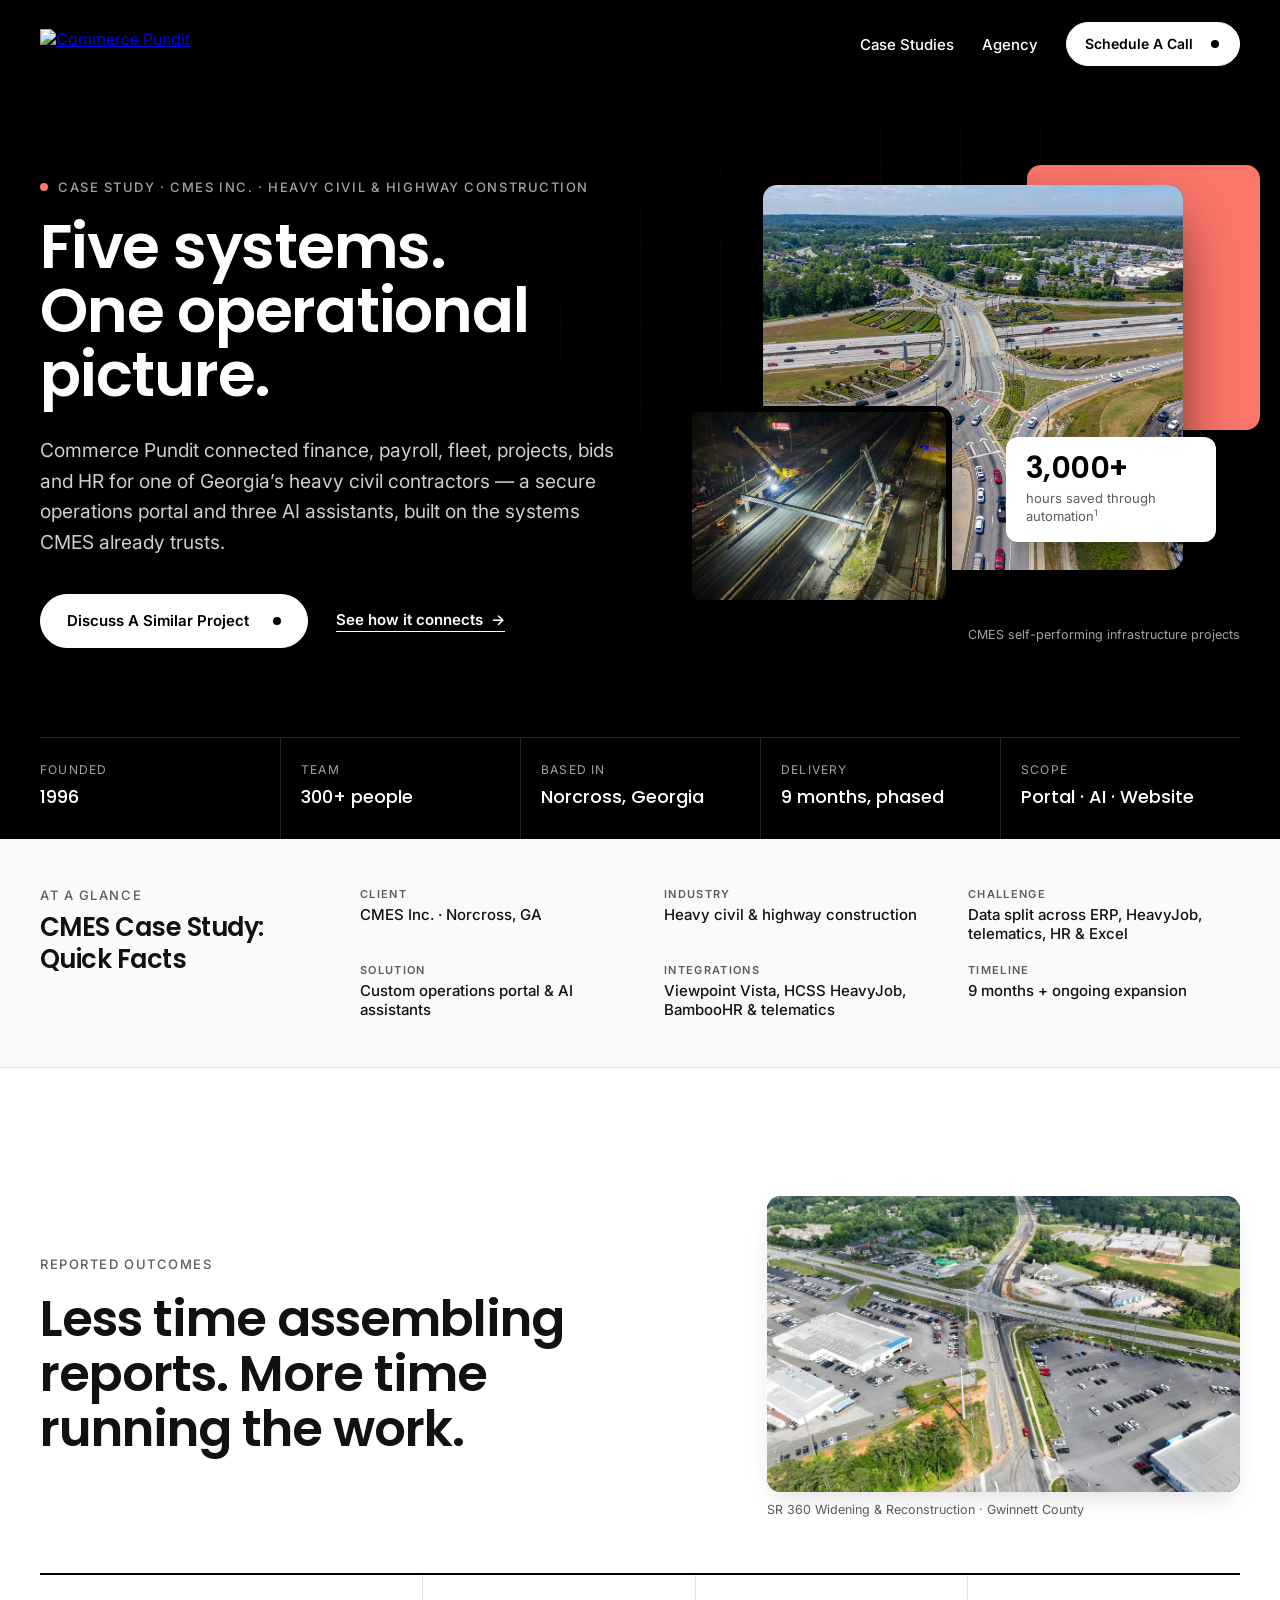
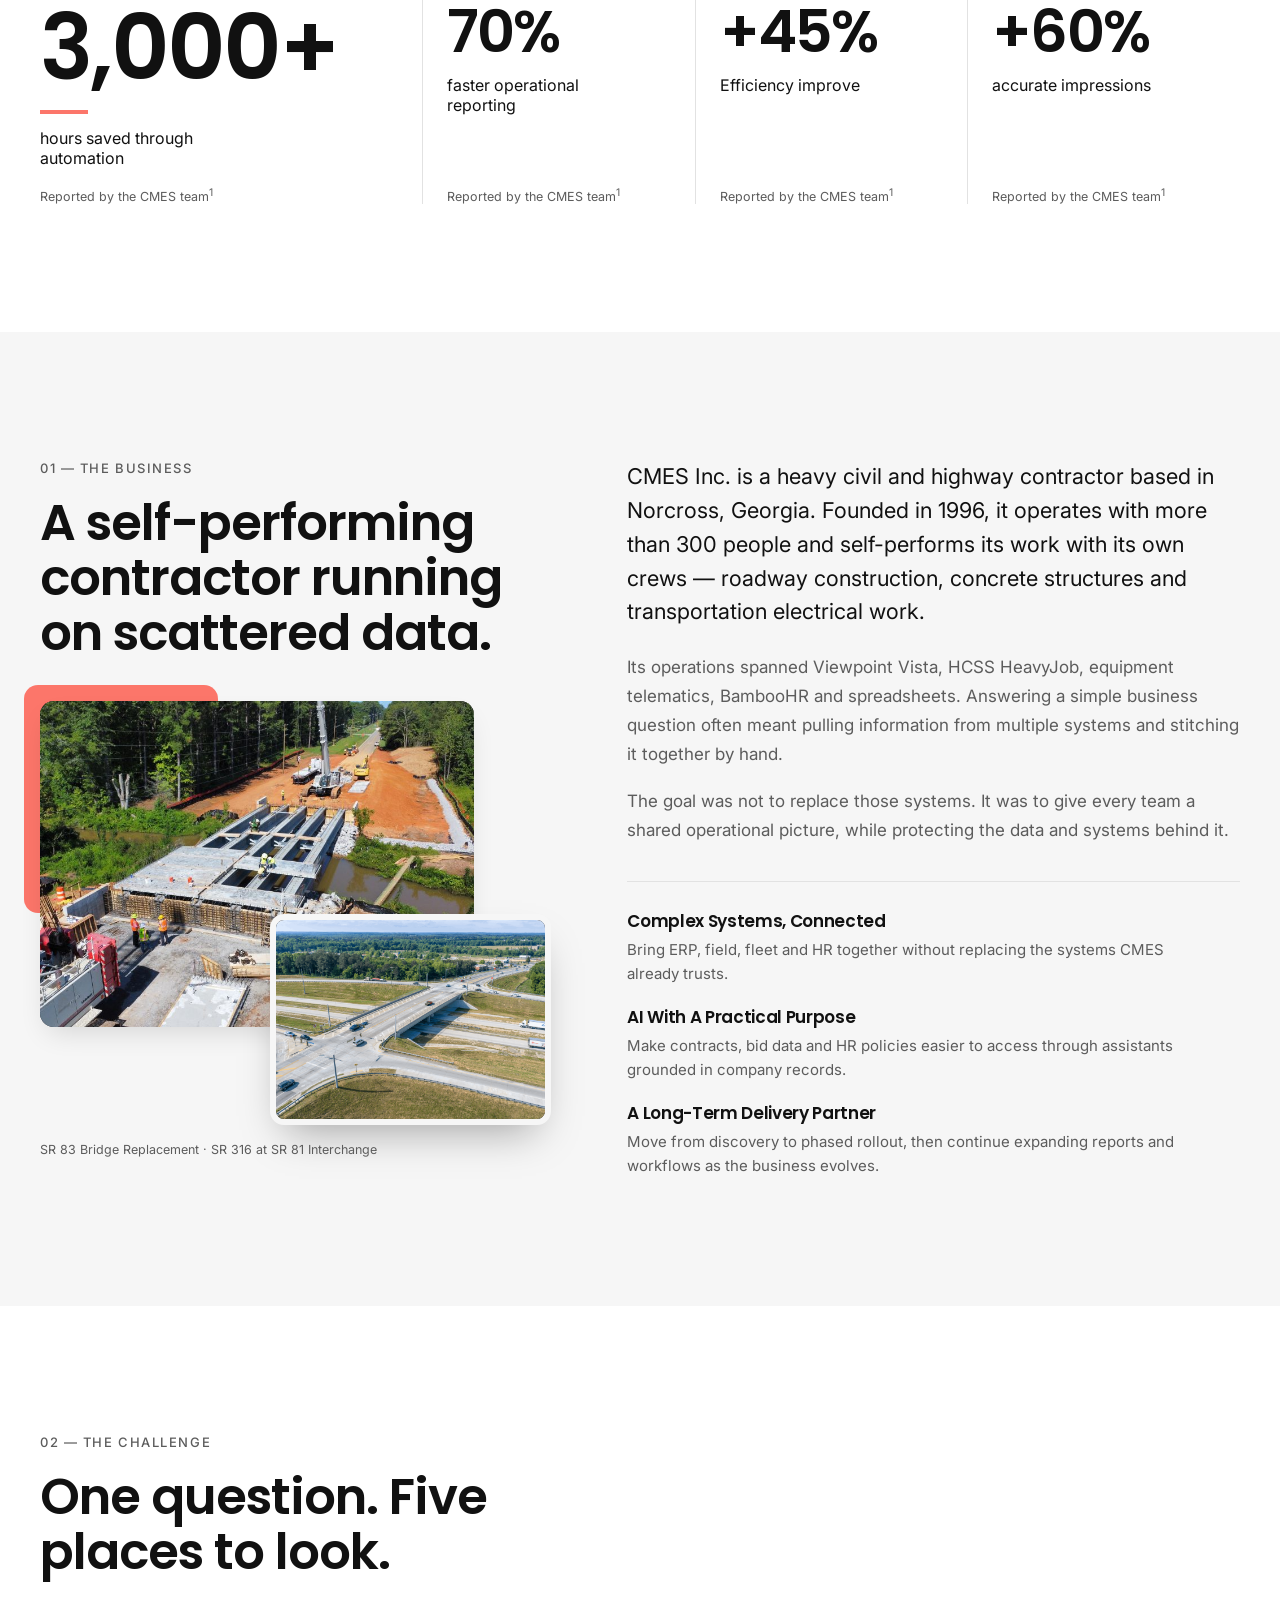
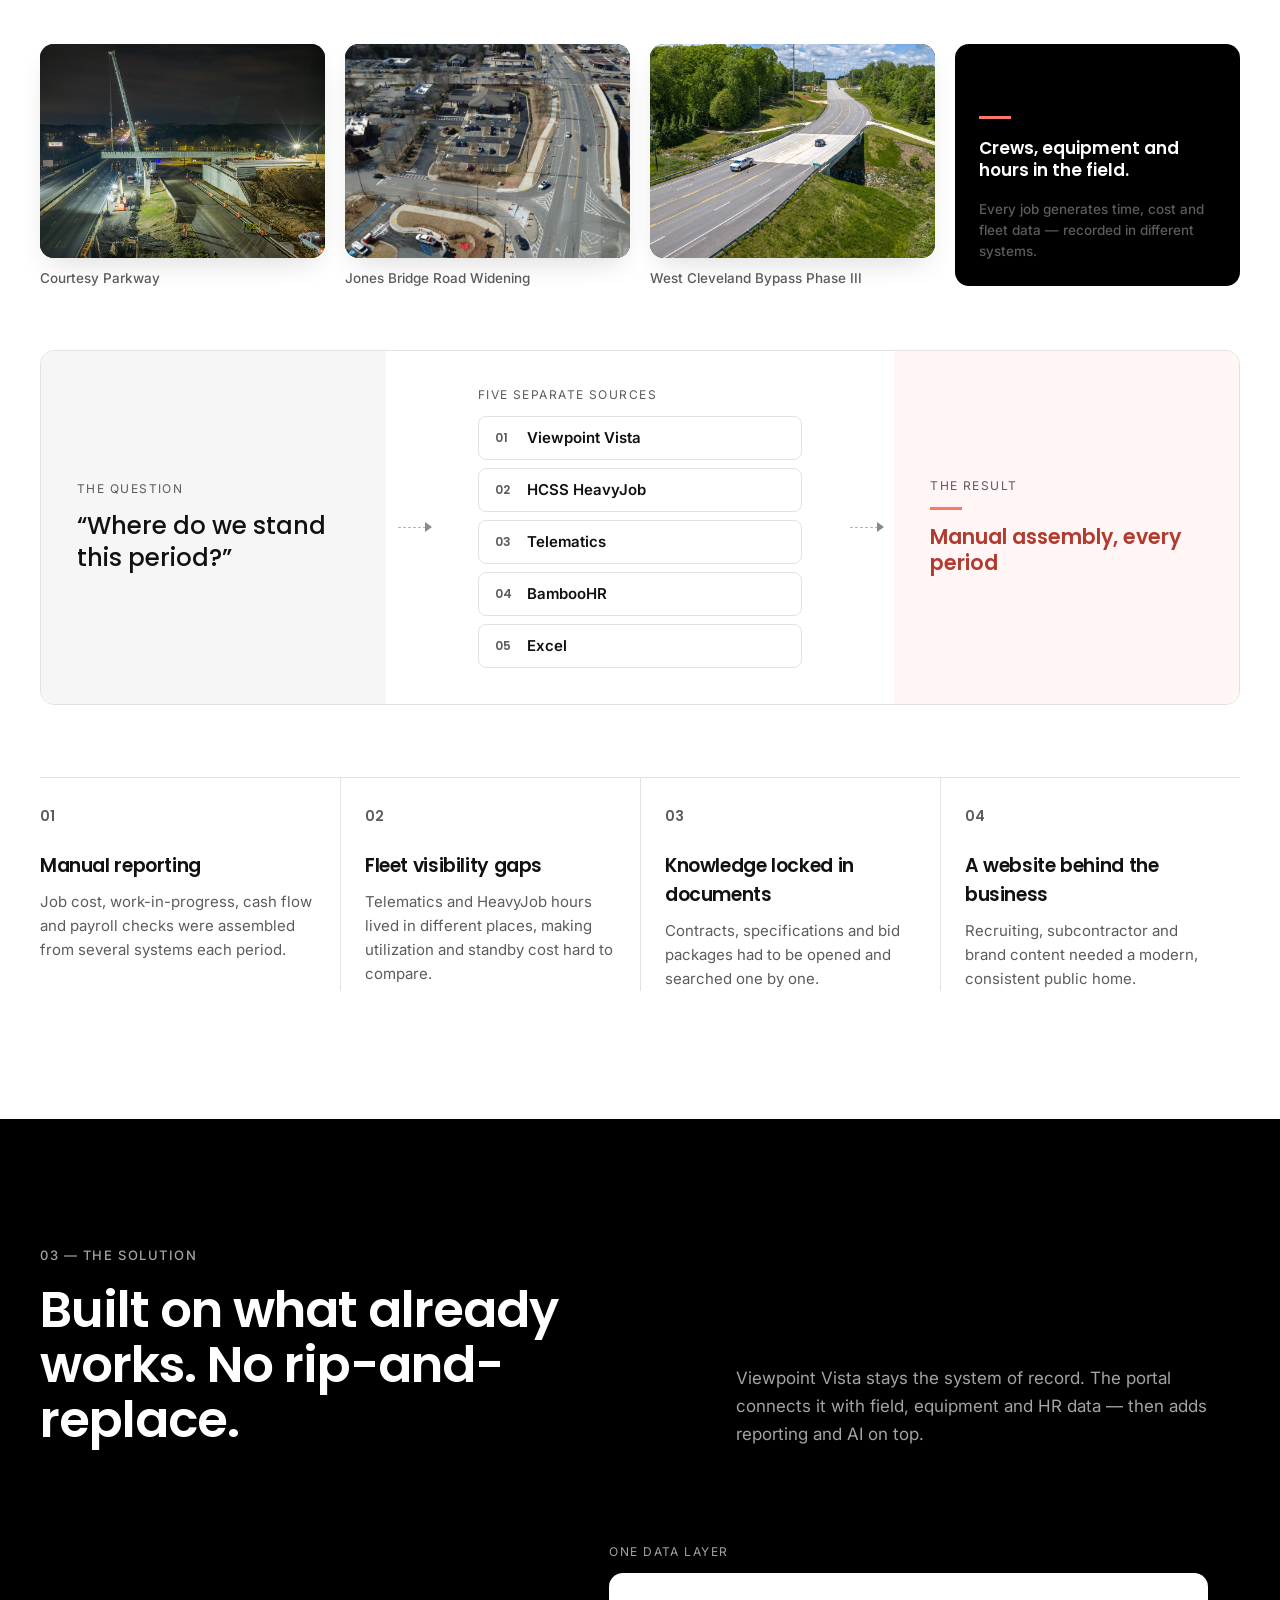
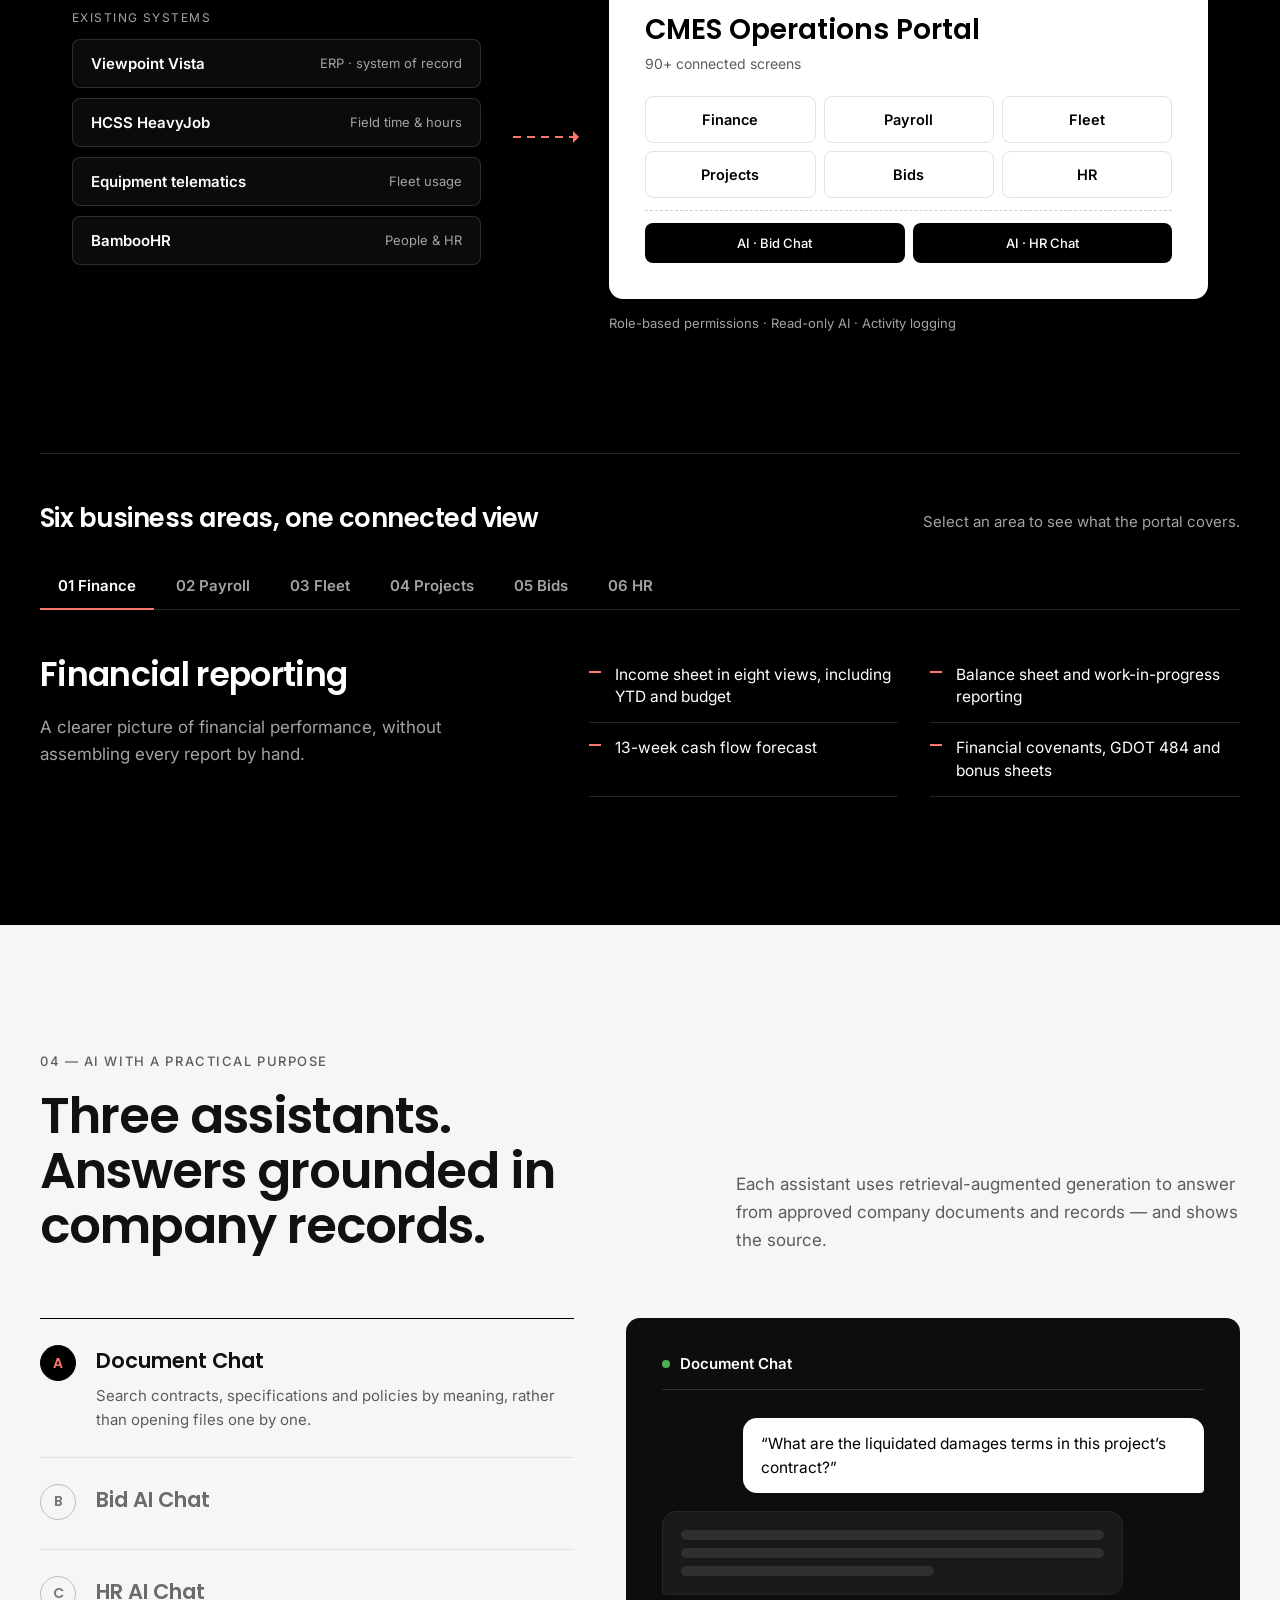
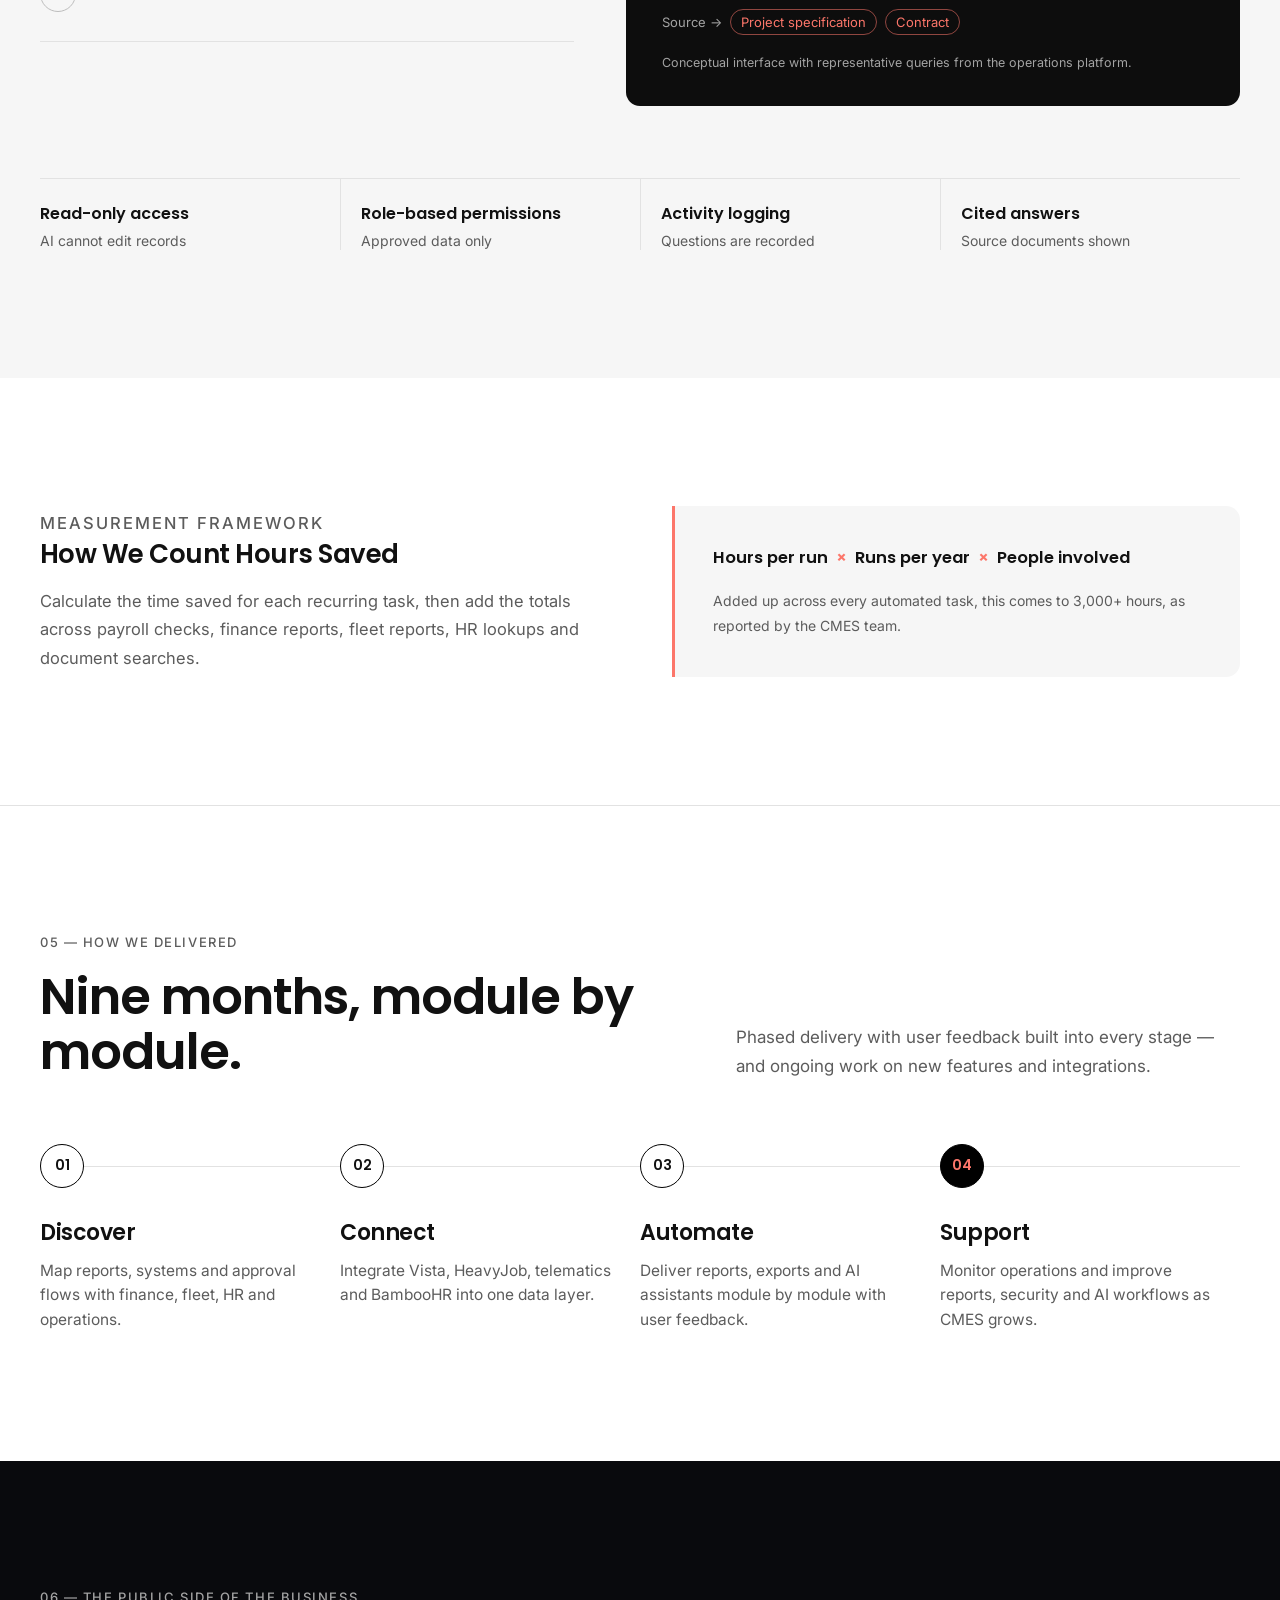
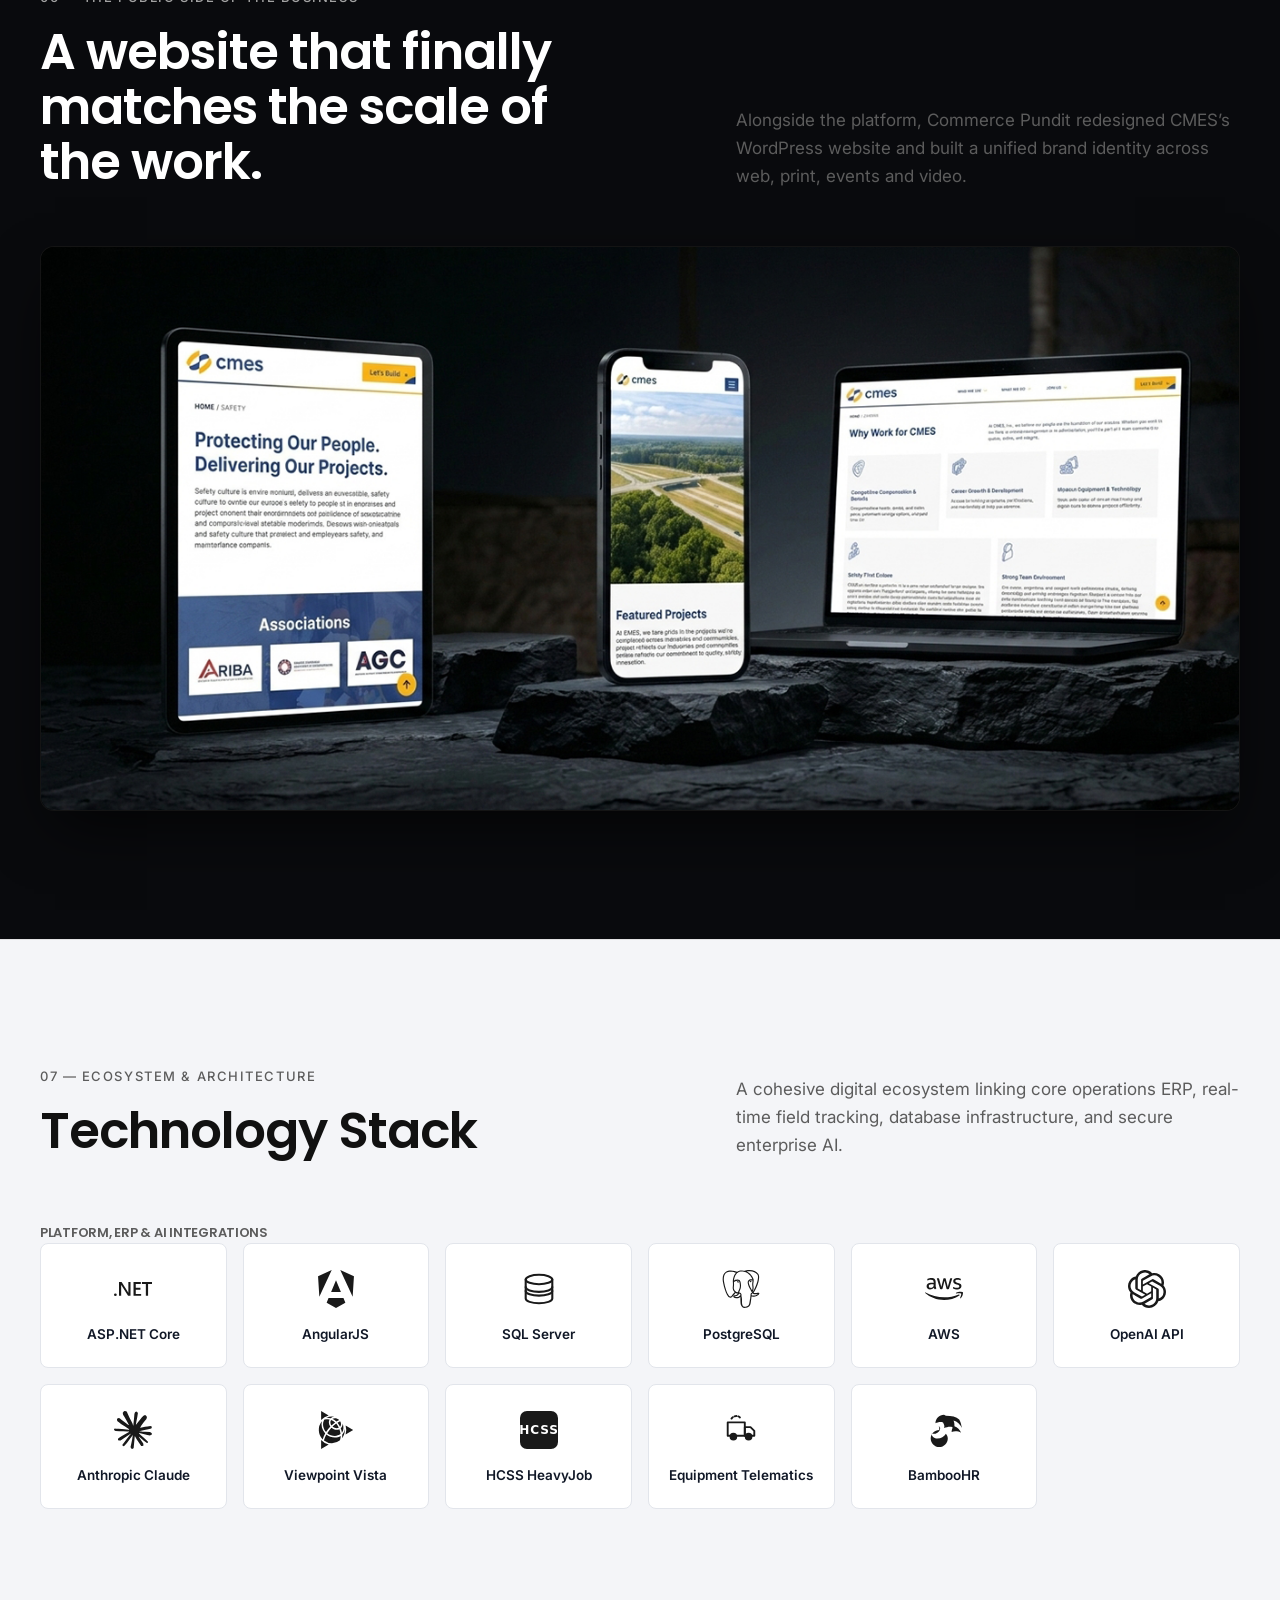
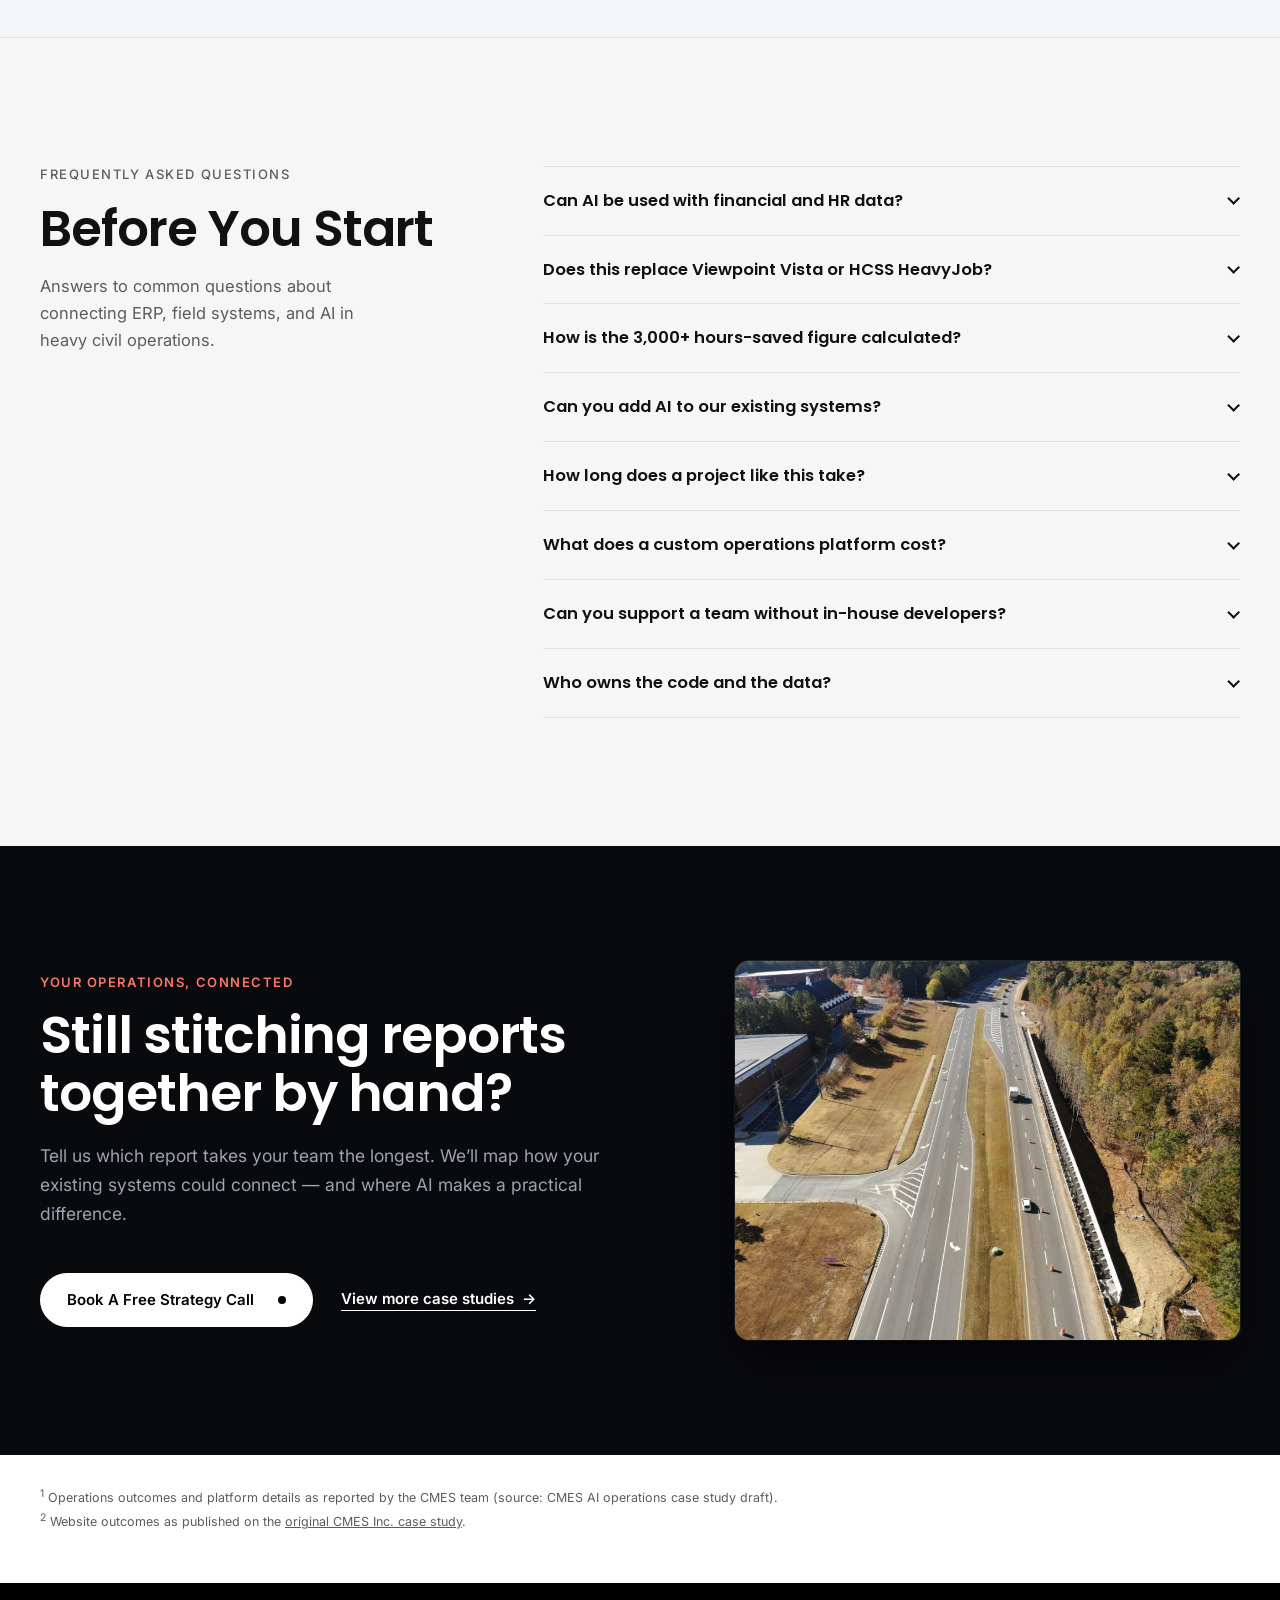
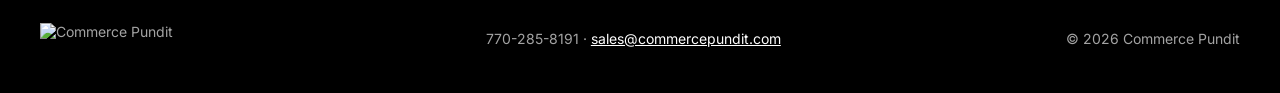
==== commit 410f276a: "Update case study: adjust metrics copy, streamline AI chat modules, remove audience navigation & dig" ====
--- a/case-study/index.html
+++ b/case-study/index.html
@@ -79,7 +79,7 @@
         <div><dt>Client</dt><dd>CMES Inc. &middot; Norcross, GA</dd></div>
         <div><dt>Industry</dt><dd>Heavy civil &amp; highway construction</dd></div>
         <div><dt>Challenge</dt><dd>Data split across ERP, HeavyJob, telematics, HR &amp; Excel</dd></div>
-        <div><dt>Solution</dt><dd>Custom operations portal, 3 AI assistants &amp; WordPress redesign</dd></div>
+        <div><dt>Solution</dt><dd>Custom operations portal &amp; AI assistants</dd></div>
         <div><dt>Integrations</dt><dd>Viewpoint Vista, HCSS HeavyJob, BambooHR &amp; telematics</dd></div>
         <div><dt>Timeline</dt><dd>9 months + ongoing expansion</dd></div>
       </dl>
@@ -114,13 +114,13 @@
         </li>
         <li class="metric">
           <strong>+45%</strong>
-          <span>website traffic</span>
-          <small>After the website redesign<sup><a href="#src-2">2</a></sup></small>
+          <span>Efficiency improve</span>
+          <small>Reported by the CMES team<sup><a href="#src-1">1</a></sup></small>
         </li>
         <li class="metric">
           <strong>+60%</strong>
-          <span>search impressions</span>
-          <small>After the website redesign<sup><a href="#src-2">2</a></sup></small>
+          <span>accurate impressions</span>
+          <small>Reported by the CMES team<sup><a href="#src-1">1</a></sup></small>
         </li>
       </ul>
     </div>
@@ -274,7 +274,7 @@
               <li>Finance</li><li>Payroll</li><li>Fleet</li><li>Projects</li><li>Bids</li><li>HR</li>
             </ul>
             <ul class="arch__ai">
-              <li>AI &middot; Document Chat</li><li>AI &middot; Bid AI Chat</li><li>AI &middot; HR AI Chat</li>
+              <li>AI &middot; Bid Chat</li><li>AI &middot; HR Chat</li>
             </ul>
           </div>
           <p class="arch__guard">Role-based permissions &middot; Read-only AI &middot; Activity logging</p>
@@ -499,113 +499,18 @@
     </div>
   </section>
 
-  <!-- 09 THREE AUDIENCE JOURNEYS (Crisp High-Contrast White Section) -->
-  <section class="web-journeys" aria-labelledby="journeys-title">
+  <!-- 10 TECHNOLOGY & ECOSYSTEM (Subtle Neutral Section with Actual Brand Logos) -->
+  <section class="tech-stack" aria-labelledby="tech-title">
     <div class="wrap">
       <div class="section-head section-head--split">
         <div>
-          <p class="eyebrow">07 &mdash; Architecture &amp; navigation</p>
-          <h2 id="journeys-title" class="h2">Three audience journeys.</h2>
-        </div>
-        <p class="section-head__aside">Clear pathways replacing a generic brochure layout &mdash; structured directly around <b>Who We Are</b>, <b>What We Do</b>, and <b>Join Us</b>.</p>
-      </div>
-
-      <div class="journeys-grid">
-        <article class="journey-card">
-          <div class="journey-card__header">
-            <span class="journey-card__step">01</span>
-            <span class="journey-card__tag">Let&rsquo;s Build</span>
-          </div>
-          <h3 class="journey-card__title">Clients</h3>
-          <p class="journey-card__text">Services, heavy highway project showcases, safety credentials and association awards &mdash; with a clear route to project inquiries.</p>
-          <div class="journey-card__route">Primary Route: <b>What We Do &rarr; Projects</b></div>
-        </article>
-
-        <article class="journey-card">
-          <div class="journey-card__header">
-            <span class="journey-card__step">02</span>
-            <span class="journey-card__tag">Careers</span>
-          </div>
-          <h3 class="journey-card__title">Job Seekers</h3>
-          <p class="journey-card__text">Dedicated career tracks for professional staff, field engineers and skilled equipment operators, highlighting company culture and benefits.</p>
-          <div class="journey-card__route">Primary Route: <b>Join Us &rarr; Open Roles</b></div>
-        </article>
-
-        <article class="journey-card">
-          <div class="journey-card__header">
-            <span class="journey-card__step">03</span>
-            <span class="journey-card__tag">Vendors</span>
-          </div>
-          <h3 class="journey-card__title">Subcontractors</h3>
-          <p class="journey-card__text">A direct, structured qualification and onboarding channel for trade partners, material suppliers, and DBE/MBE collaborators.</p>
-          <div class="journey-card__route">Primary Route: <b>Who We Are &rarr; Partner With Us</b></div>
-        </article>
-      </div>
-
-      <div class="journeys-metrics-bar">
-        <dl class="mini-metrics">
-          <div><dt>+45%</dt><dd>Website traffic</dd></div>
-          <div><dt>+60%</dt><dd>Search impressions</dd></div>
-          <div><dt>+35%</dt><dd>User engagement</dd></div>
-        </dl>
-        <p class="note">Website performance outcomes as published on the original CMES Inc. case study<sup><a href="#src-2">2</a></sup>.</p>
-      </div>
-
-      <!-- Equal-Height Gallery in 1320px Container -->
-      <div class="gallery-dual">
-        <figure class="gallery-dual__item">
-          <img src="assets/img/cmes-web-showcase-projects.png" alt="Project Showcase and Case Studies Desktop View" width="1200" height="750" loading="lazy">
-        </figure>
-        <figure class="gallery-dual__item">
-          <img src="assets/img/cmes-web-showcase-careers.png" alt="Safety, Equipment and Careers Tablet and Mobile View" width="1200" height="750" loading="lazy">
-        </figure>
-      </div>
-    </div>
-  </section>
-
-  <!-- 10 TECHNOLOGY & ECOSYSTEM (Subtle Neutral Section with Actual Brand Logos) -->
-  <section class="tech-stack" aria-labelledby="tech-title">
-    <div class="wrap">
-      <div class="section-head section-head--split">
-        <div>
-          <p class="eyebrow">08 &mdash; Ecosystem &amp; architecture</p>
+          <p class="eyebrow">07 &mdash; Ecosystem &amp; architecture</p>
           <h2 id="tech-title" class="h2">Technology Stack</h2>
         </div>
-        <p class="section-head__aside">A cohesive digital ecosystem linking core operations ERP, real-time field tracking, web presence, and secure enterprise AI.</p>
-      </div>
-
-      <!-- Category 1: Website & Digital Experience (Matches Reference Image) -->
-      <div class="tech-group">
-        <h3 class="tech-group__title">Website &amp; Digital Experience</h3>
-        <div class="tech-grid tech-grid--web">
-          <div class="tech-card">
-            <div class="tech-card__icon"><img src="assets/icons/wordpress.svg" alt="WordPress" width="38" height="38" loading="lazy"></div>
-            <span class="tech-card__name">WordPress</span>
-          </div>
-          <div class="tech-card">
-            <div class="tech-card__icon"><img src="assets/icons/custom-theme.svg" alt="Custom WordPress Theme" width="38" height="38" loading="lazy"></div>
-            <span class="tech-card__name">Custom WordPress Theme</span>
-          </div>
-          <div class="tech-card">
-            <div class="tech-card__icon"><img src="assets/icons/svg-icons.svg" alt="SVG Icon System" width="38" height="38" loading="lazy"></div>
-            <span class="tech-card__name">SVG Icon System</span>
-          </div>
-          <div class="tech-card">
-            <div class="tech-card__icon"><img src="assets/icons/google-maps.svg" alt="Google Maps" width="38" height="38" loading="lazy"></div>
-            <span class="tech-card__name">Google Maps</span>
-          </div>
-          <div class="tech-card">
-            <div class="tech-card__icon"><img src="assets/icons/newsletter.svg" alt="Newsletter Signup" width="38" height="38" loading="lazy"></div>
-            <span class="tech-card__name">Newsletter Signup</span>
-          </div>
-          <div class="tech-card">
-            <div class="tech-card__icon"><img src="assets/icons/seo-analytics.svg" alt="SEO &amp; Analytics Setup" width="38" height="38" loading="lazy"></div>
-            <span class="tech-card__name">SEO &amp; Analytics Setup</span>
-          </div>
-        </div>
-      </div>
-
-      <!-- Category 2: Platform & Operations Integrations -->
+        <p class="section-head__aside">A cohesive digital ecosystem linking core operations ERP, real-time field tracking, database infrastructure, and secure enterprise AI.</p>
+      </div>
+
+      <!-- Platform & Operations Integrations -->
       <div class="tech-group">
         <h3 class="tech-group__title">Platform, ERP &amp; AI Integrations</h3>
         <div class="tech-grid">
--- a/case-study/css/cmes-case-study.css
+++ b/case-study/css/cmes-case-study.css
@@ -306,7 +306,7 @@
 .arch__mods, .arch__ai { list-style: none; margin: 0; padding: 0; display: grid; gap: 8px; }
 .arch__mods { grid-template-columns: repeat(3, 1fr); }
 .arch__mods li { padding: 14px; border: 1px solid var(--cp-line); border-radius: 8px; font-weight: 600; font-size: 14.5px; text-align: center; }
-.arch__ai { grid-template-columns: repeat(3, 1fr); margin-top: 12px; padding-top: 12px; border-top: 1px dashed #cfcfcf; }
+.arch__ai { grid-template-columns: repeat(2, 1fr); margin-top: 12px; padding-top: 12px; border-top: 1px dashed #cfcfcf; }
 .arch__ai li { padding: 12px 14px; background: #000; color: #fff; border-radius: 8px; font-size: 13px; text-align: center; font-weight: 500; }
 .arch__guard { margin: 16px 0 0; font-size: 13px; color: var(--cp-muted-dark); }
 
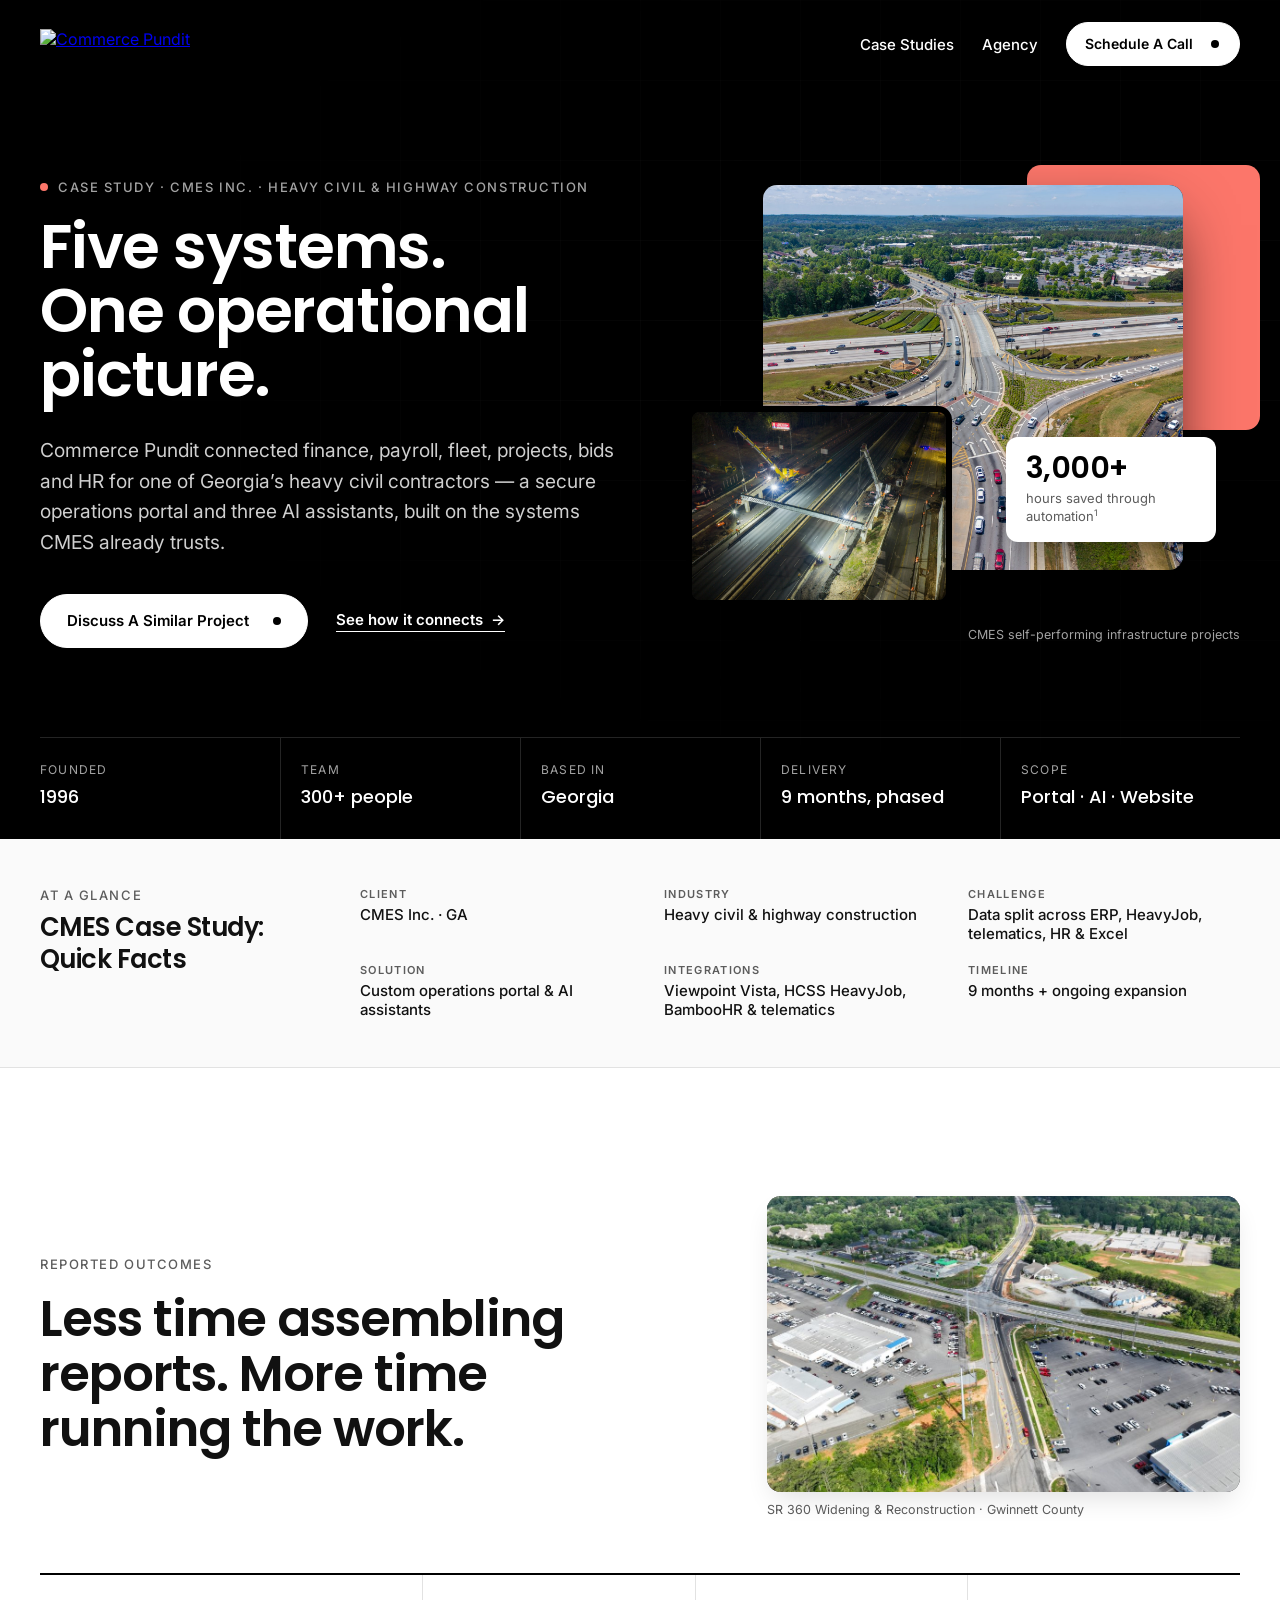
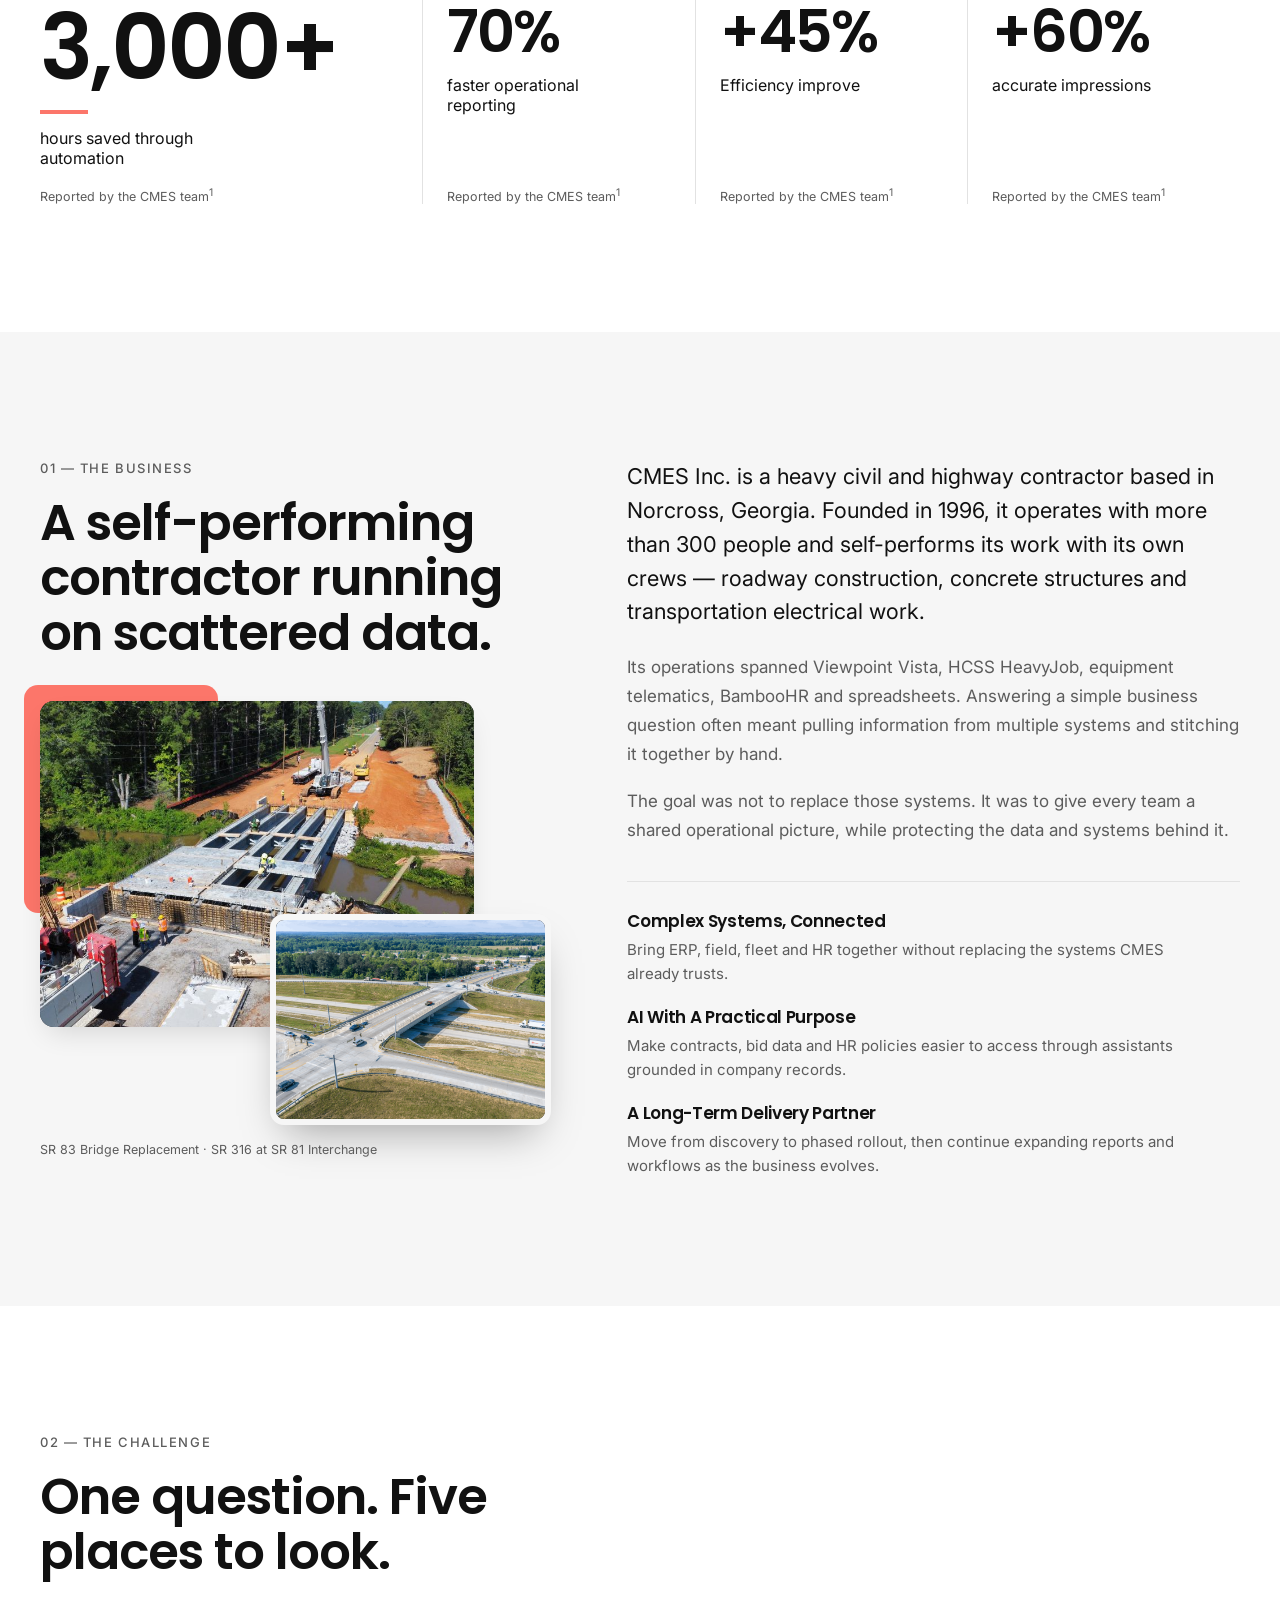
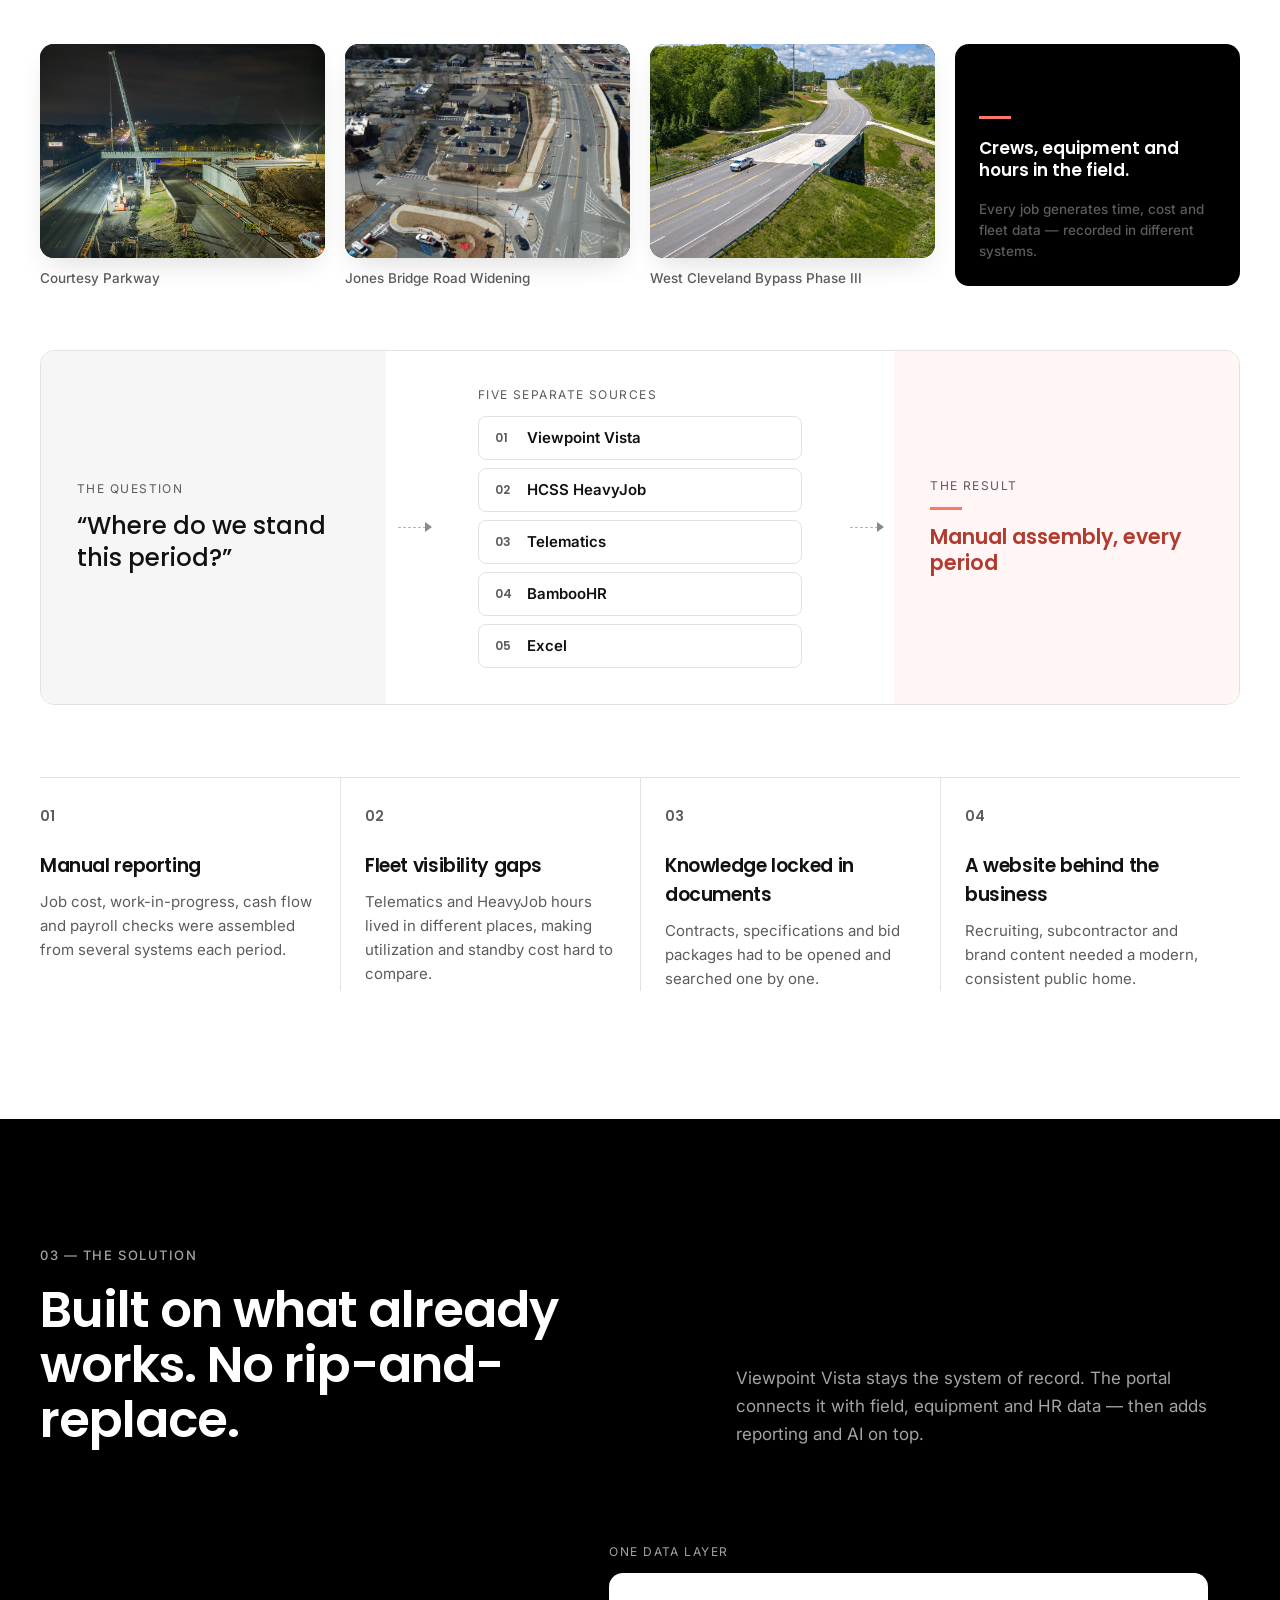
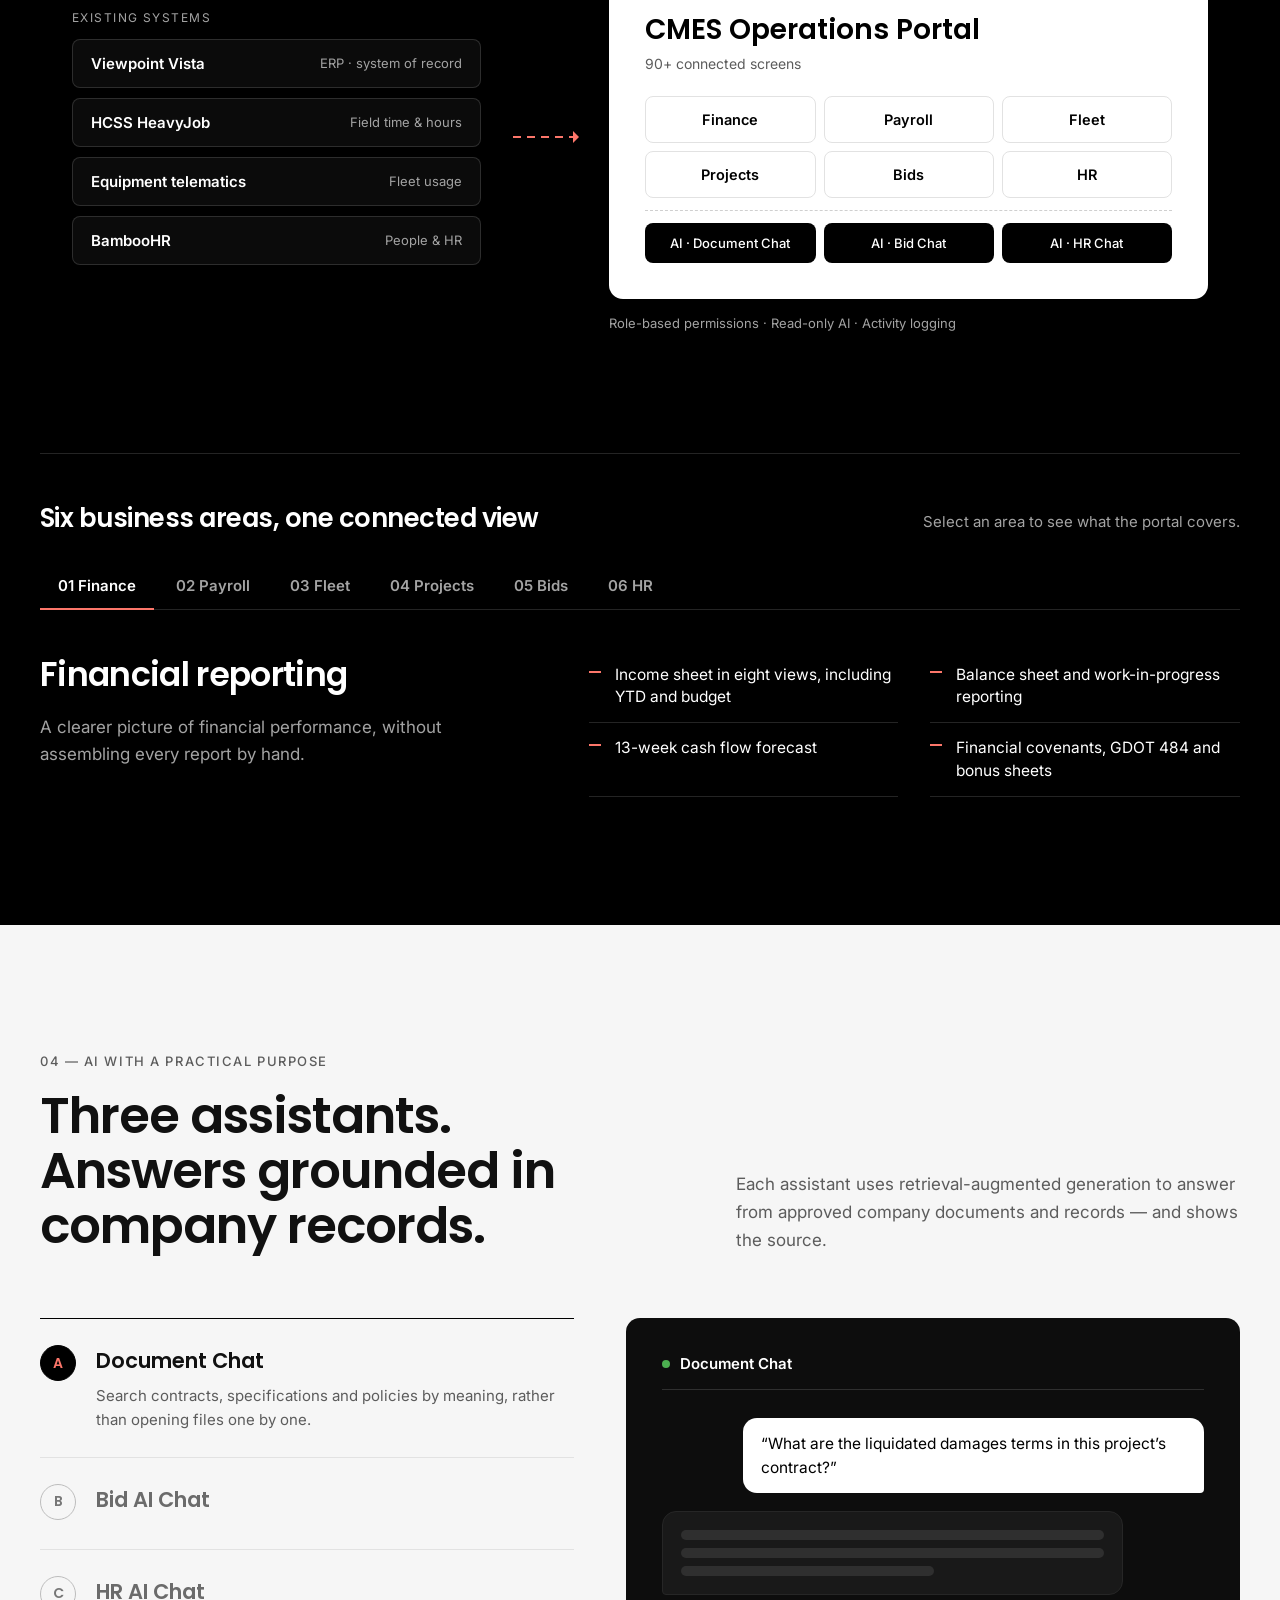
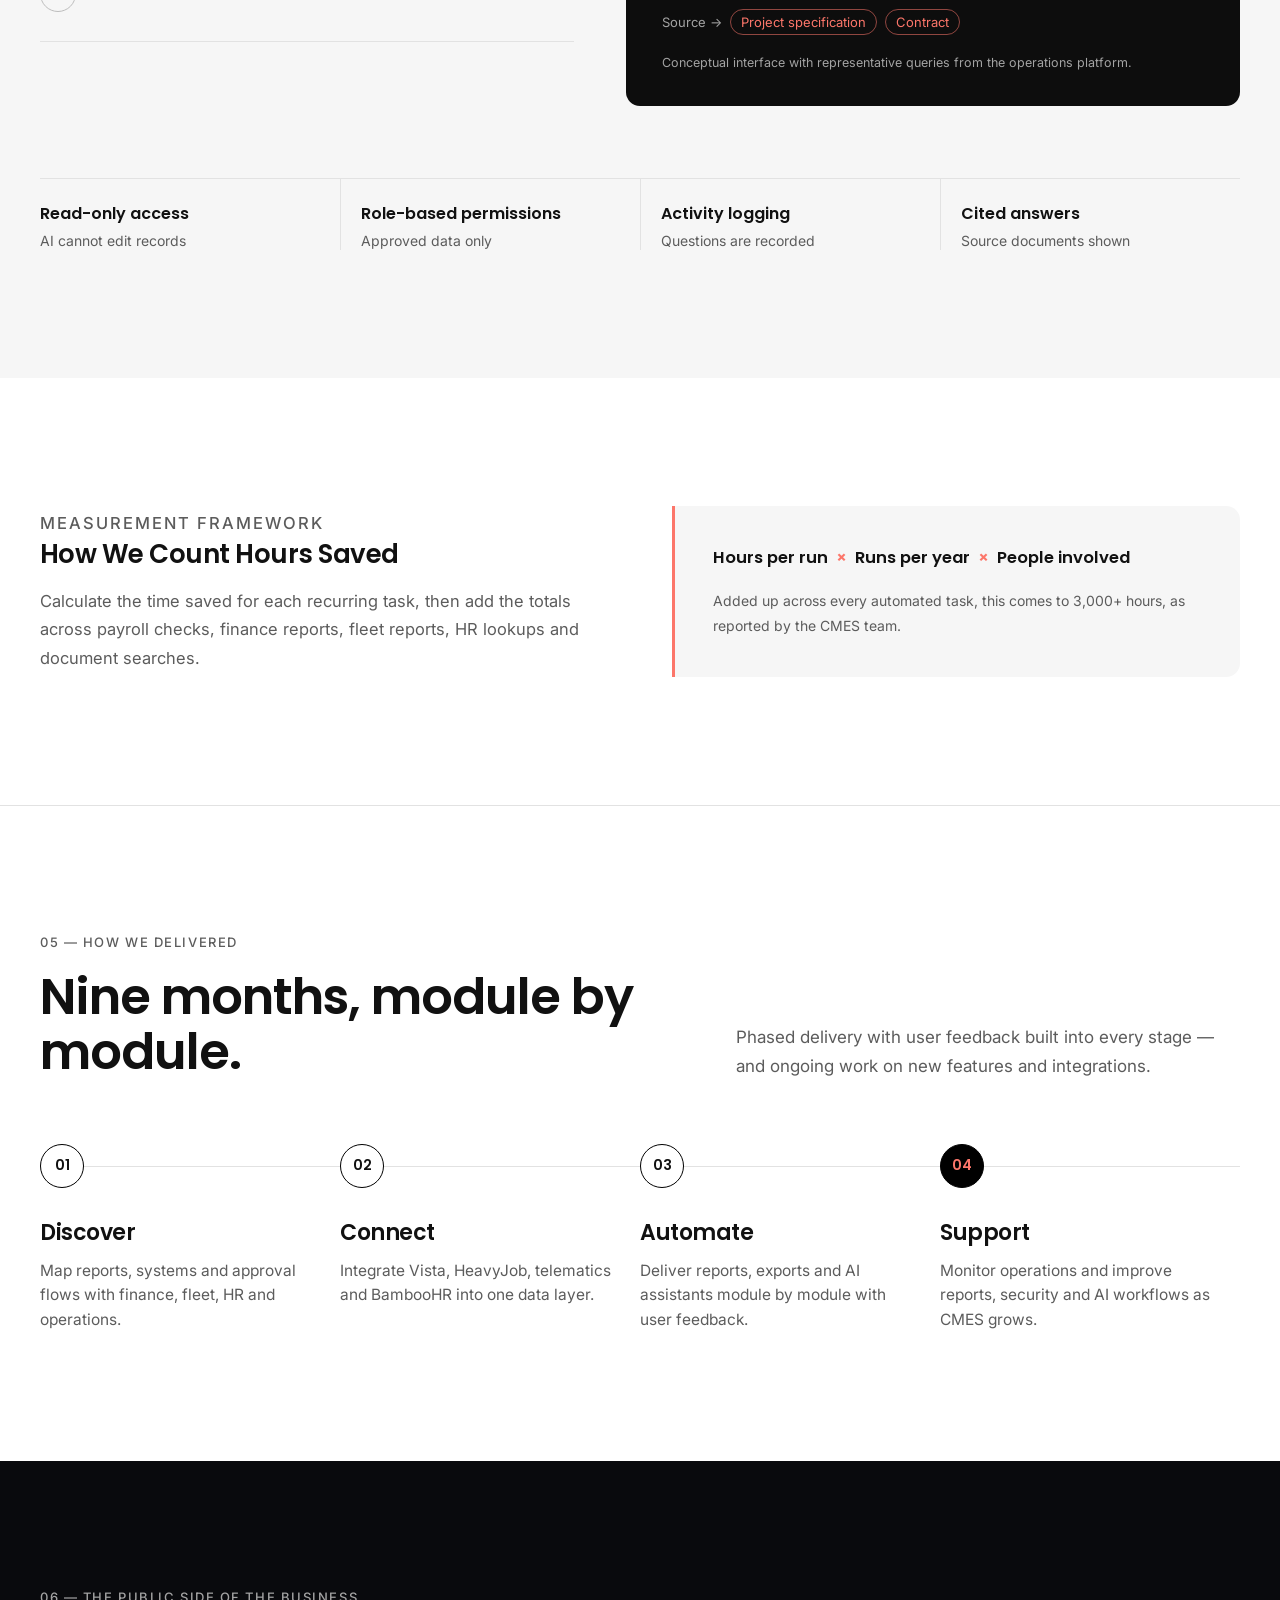
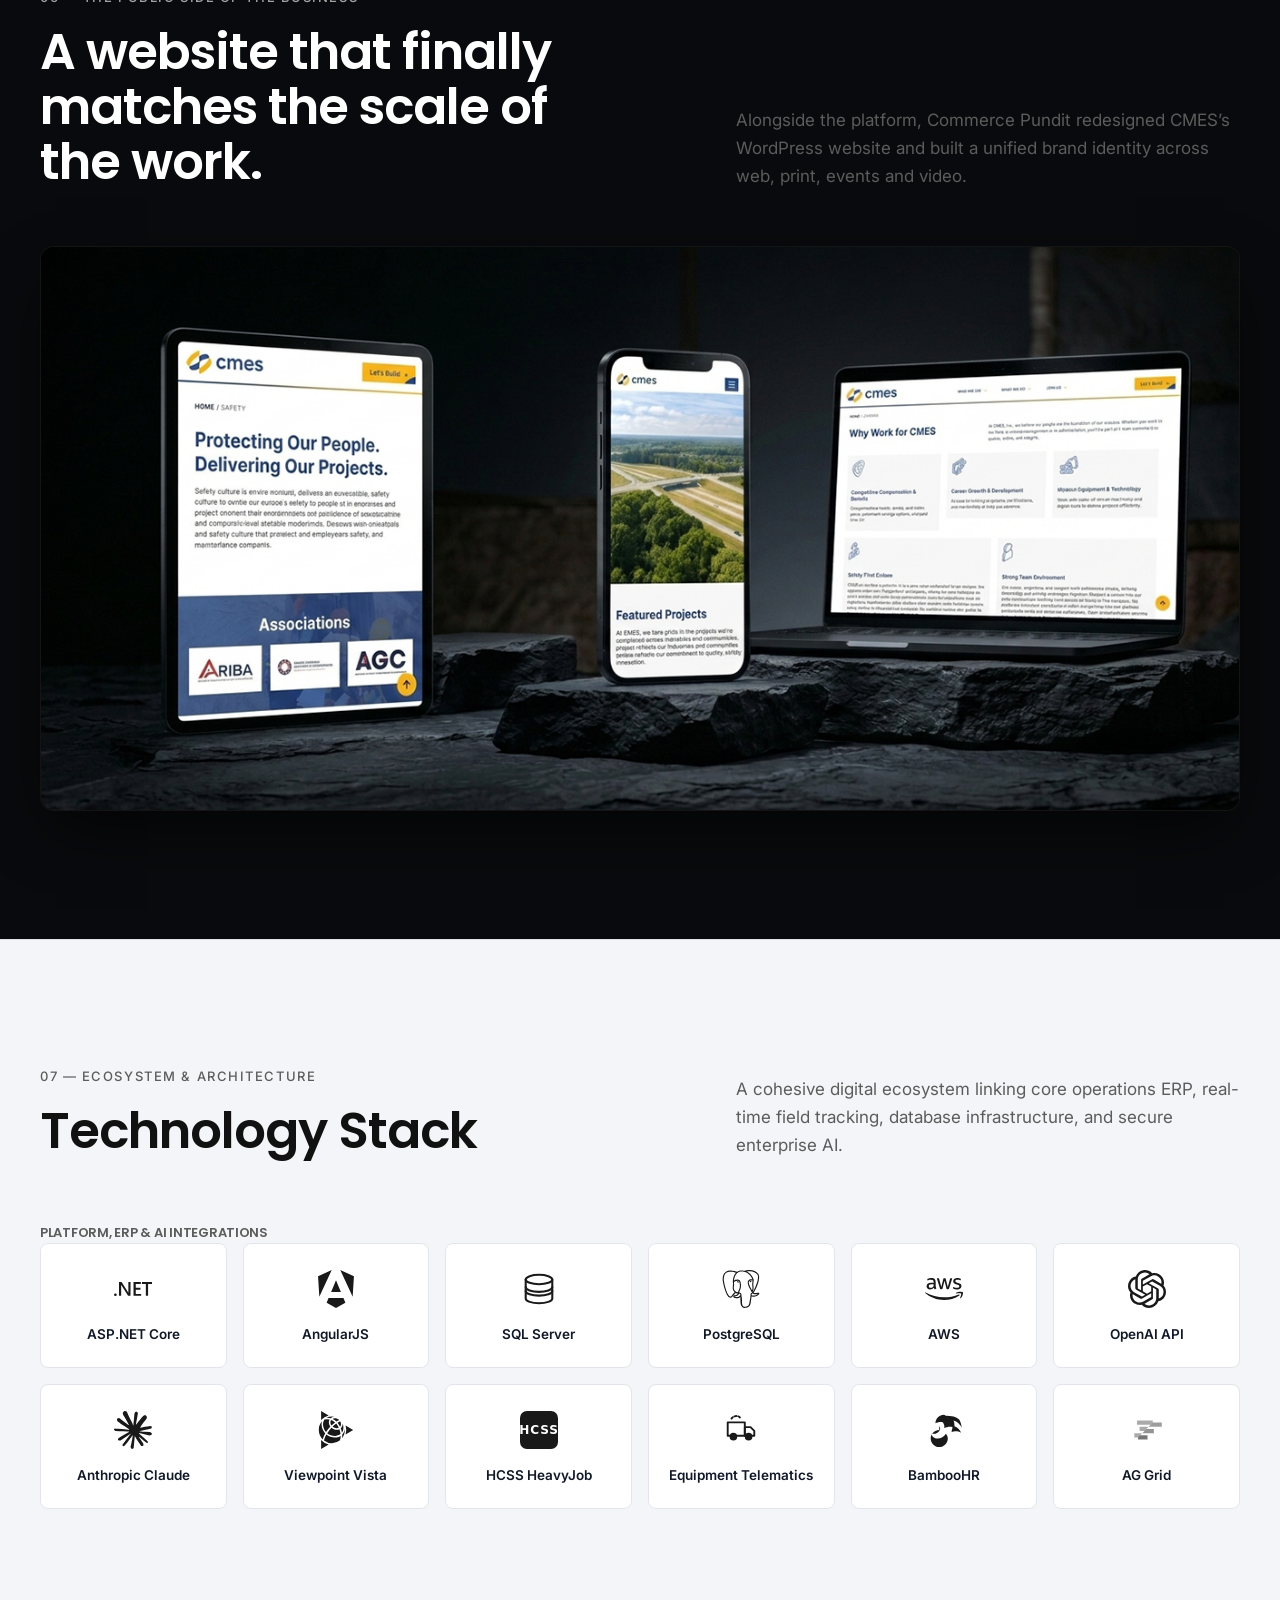
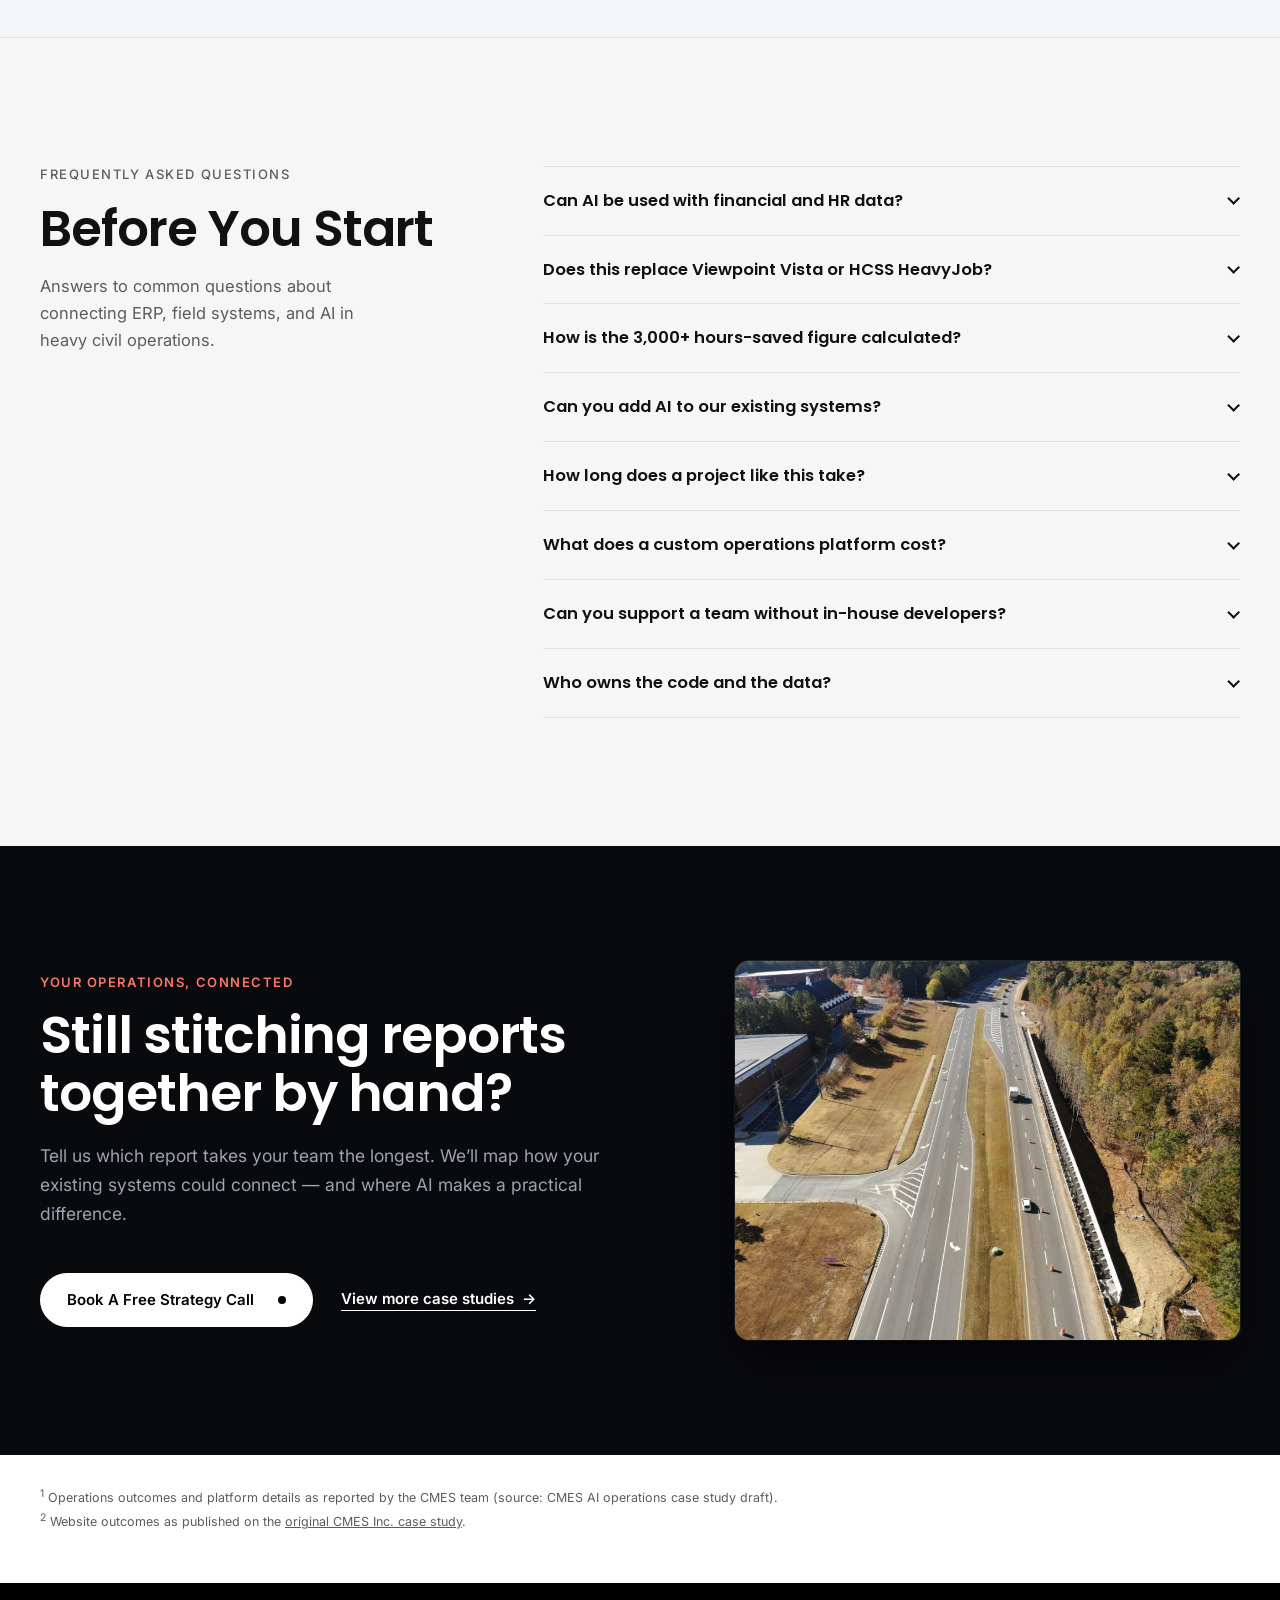
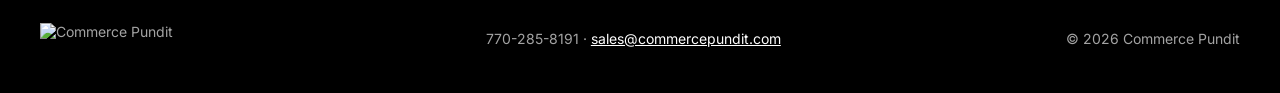
==== commit 54b71812: "Update case study: remove Norcross from location/client, add AI Document Chat first, add AG Grid log" ====
--- a/case-study/index.html
+++ b/case-study/index.html
@@ -61,7 +61,7 @@
       <dl class="facts">
         <div><dt>Founded</dt><dd>1996</dd></div>
         <div><dt>Team</dt><dd>300+ people</dd></div>
-        <div><dt>Based in</dt><dd>Norcross, Georgia</dd></div>
+        <div><dt>Based in</dt><dd>Georgia</dd></div>
         <div><dt>Delivery</dt><dd>9 months, phased</dd></div>
         <div><dt>Scope</dt><dd>Portal &middot; AI &middot; Website</dd></div>
       </dl>
@@ -76,7 +76,7 @@
         <h2 id="glance-title" class="h3">CMES Case Study: Quick Facts</h2>
       </div>
       <dl class="glance__list">
-        <div><dt>Client</dt><dd>CMES Inc. &middot; Norcross, GA</dd></div>
+        <div><dt>Client</dt><dd>CMES Inc. &middot; GA</dd></div>
         <div><dt>Industry</dt><dd>Heavy civil &amp; highway construction</dd></div>
         <div><dt>Challenge</dt><dd>Data split across ERP, HeavyJob, telematics, HR &amp; Excel</dd></div>
         <div><dt>Solution</dt><dd>Custom operations portal &amp; AI assistants</dd></div>
@@ -274,7 +274,7 @@
               <li>Finance</li><li>Payroll</li><li>Fleet</li><li>Projects</li><li>Bids</li><li>HR</li>
             </ul>
             <ul class="arch__ai">
-              <li>AI &middot; Bid Chat</li><li>AI &middot; HR Chat</li>
+              <li>AI &middot; Document Chat</li><li>AI &middot; Bid Chat</li><li>AI &middot; HR Chat</li>
             </ul>
           </div>
           <p class="arch__guard">Role-based permissions &middot; Read-only AI &middot; Activity logging</p>
@@ -558,6 +558,10 @@
             <div class="tech-card__icon"><img src="assets/icons/bamboohr.svg" alt="BambooHR" width="38" height="38" loading="lazy"></div>
             <span class="tech-card__name">BambooHR</span>
           </div>
+          <div class="tech-card">
+            <div class="tech-card__icon"><img src="assets/icons/ag-grid.svg" alt="AG Grid" width="38" height="38" loading="lazy"></div>
+            <span class="tech-card__name">AG Grid</span>
+          </div>
         </div>
       </div>
     </div>
--- a/case-study/css/cmes-case-study.css
+++ b/case-study/css/cmes-case-study.css
@@ -306,7 +306,7 @@
 .arch__mods, .arch__ai { list-style: none; margin: 0; padding: 0; display: grid; gap: 8px; }
 .arch__mods { grid-template-columns: repeat(3, 1fr); }
 .arch__mods li { padding: 14px; border: 1px solid var(--cp-line); border-radius: 8px; font-weight: 600; font-size: 14.5px; text-align: center; }
-.arch__ai { grid-template-columns: repeat(2, 1fr); margin-top: 12px; padding-top: 12px; border-top: 1px dashed #cfcfcf; }
+.arch__ai { grid-template-columns: repeat(3, 1fr); margin-top: 12px; padding-top: 12px; border-top: 1px dashed #cfcfcf; }
 .arch__ai li { padding: 12px 14px; background: #000; color: #fff; border-radius: 8px; font-size: 13px; text-align: center; font-weight: 500; }
 .arch__guard { margin: 16px 0 0; font-size: 13px; color: var(--cp-muted-dark); }
 
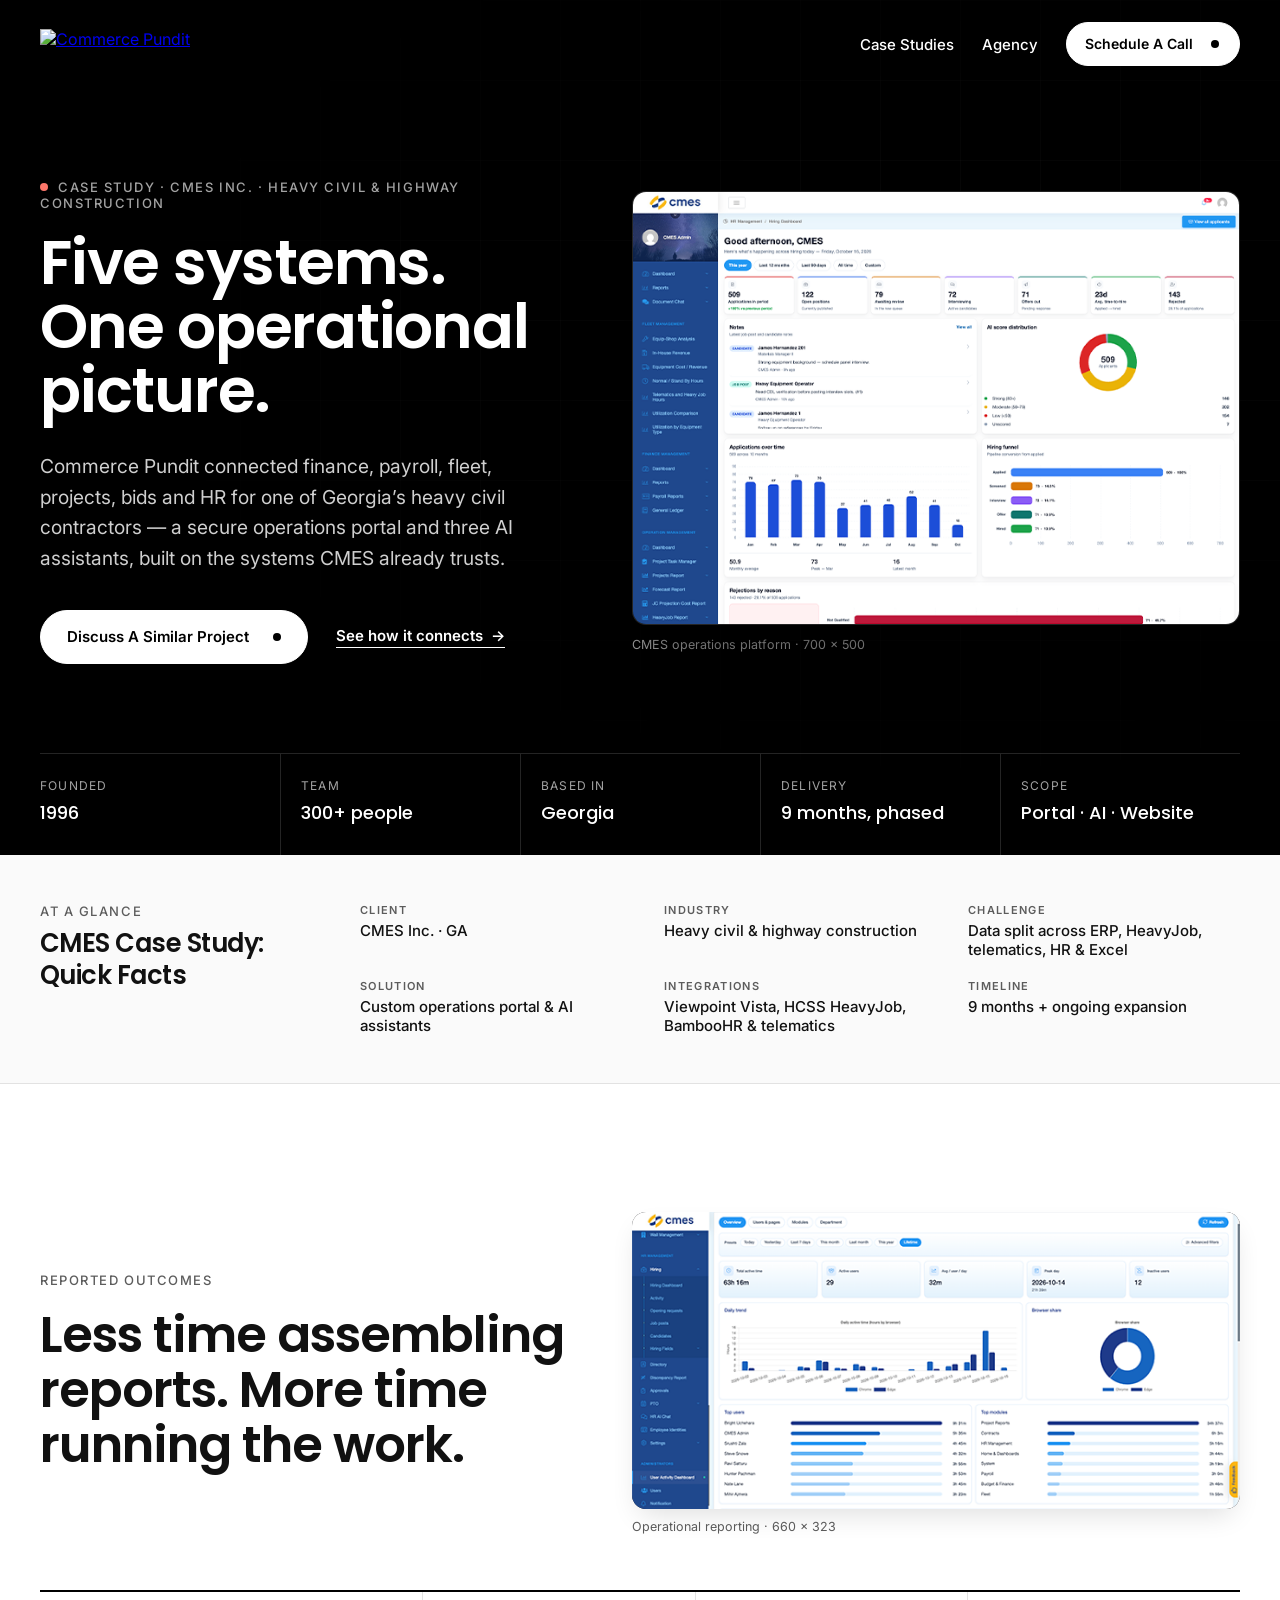
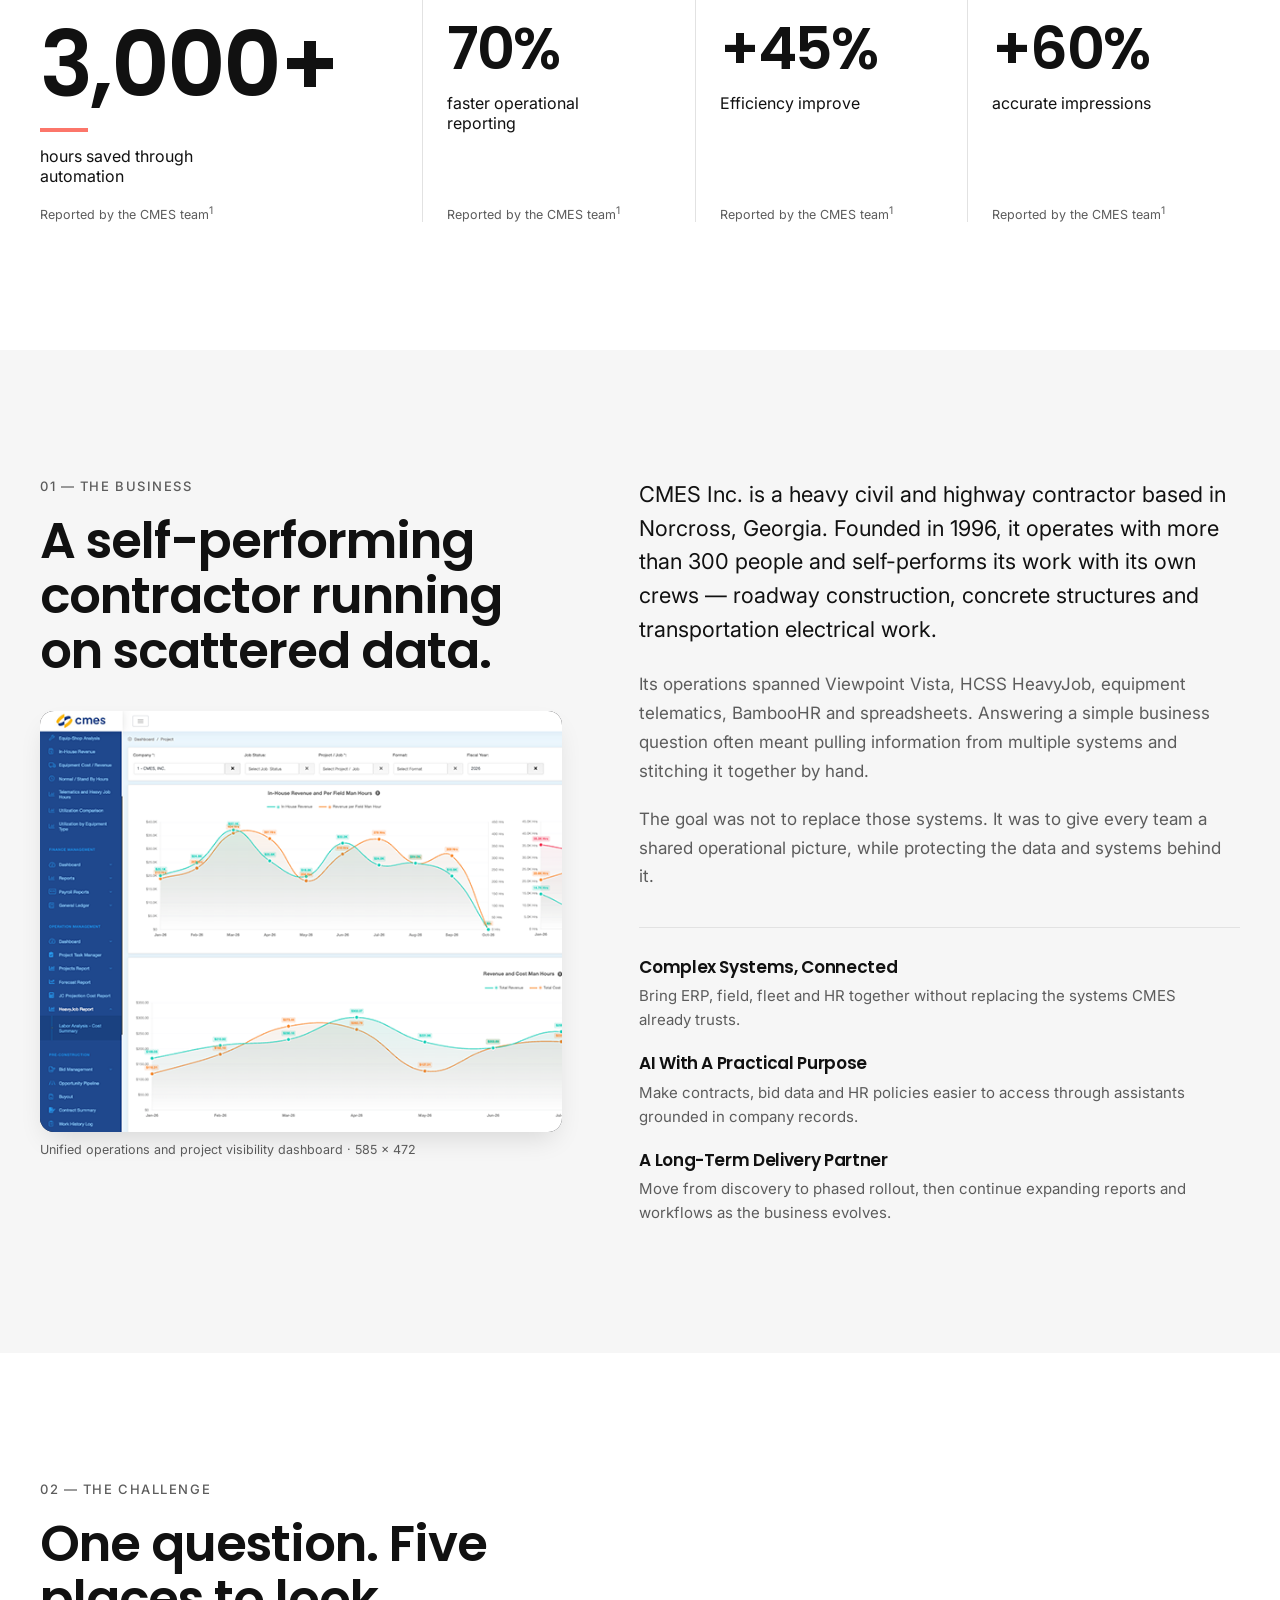
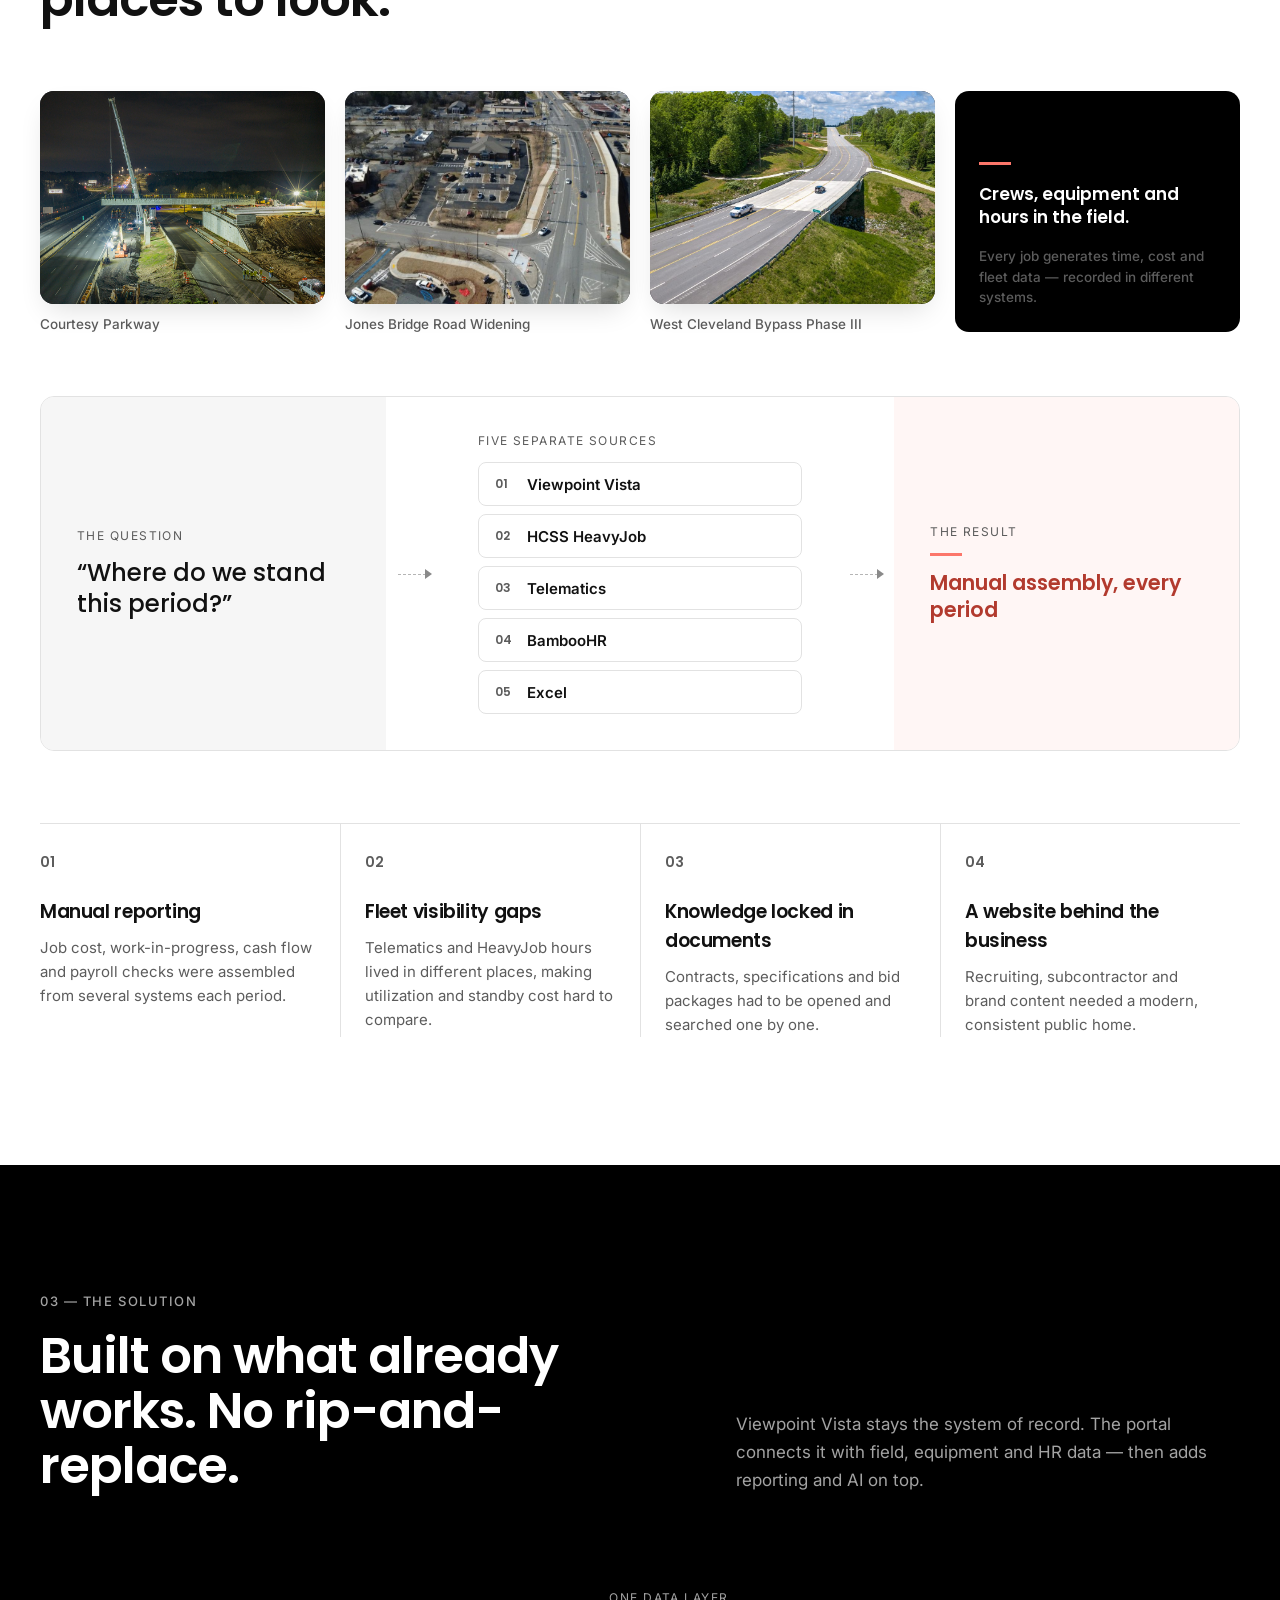
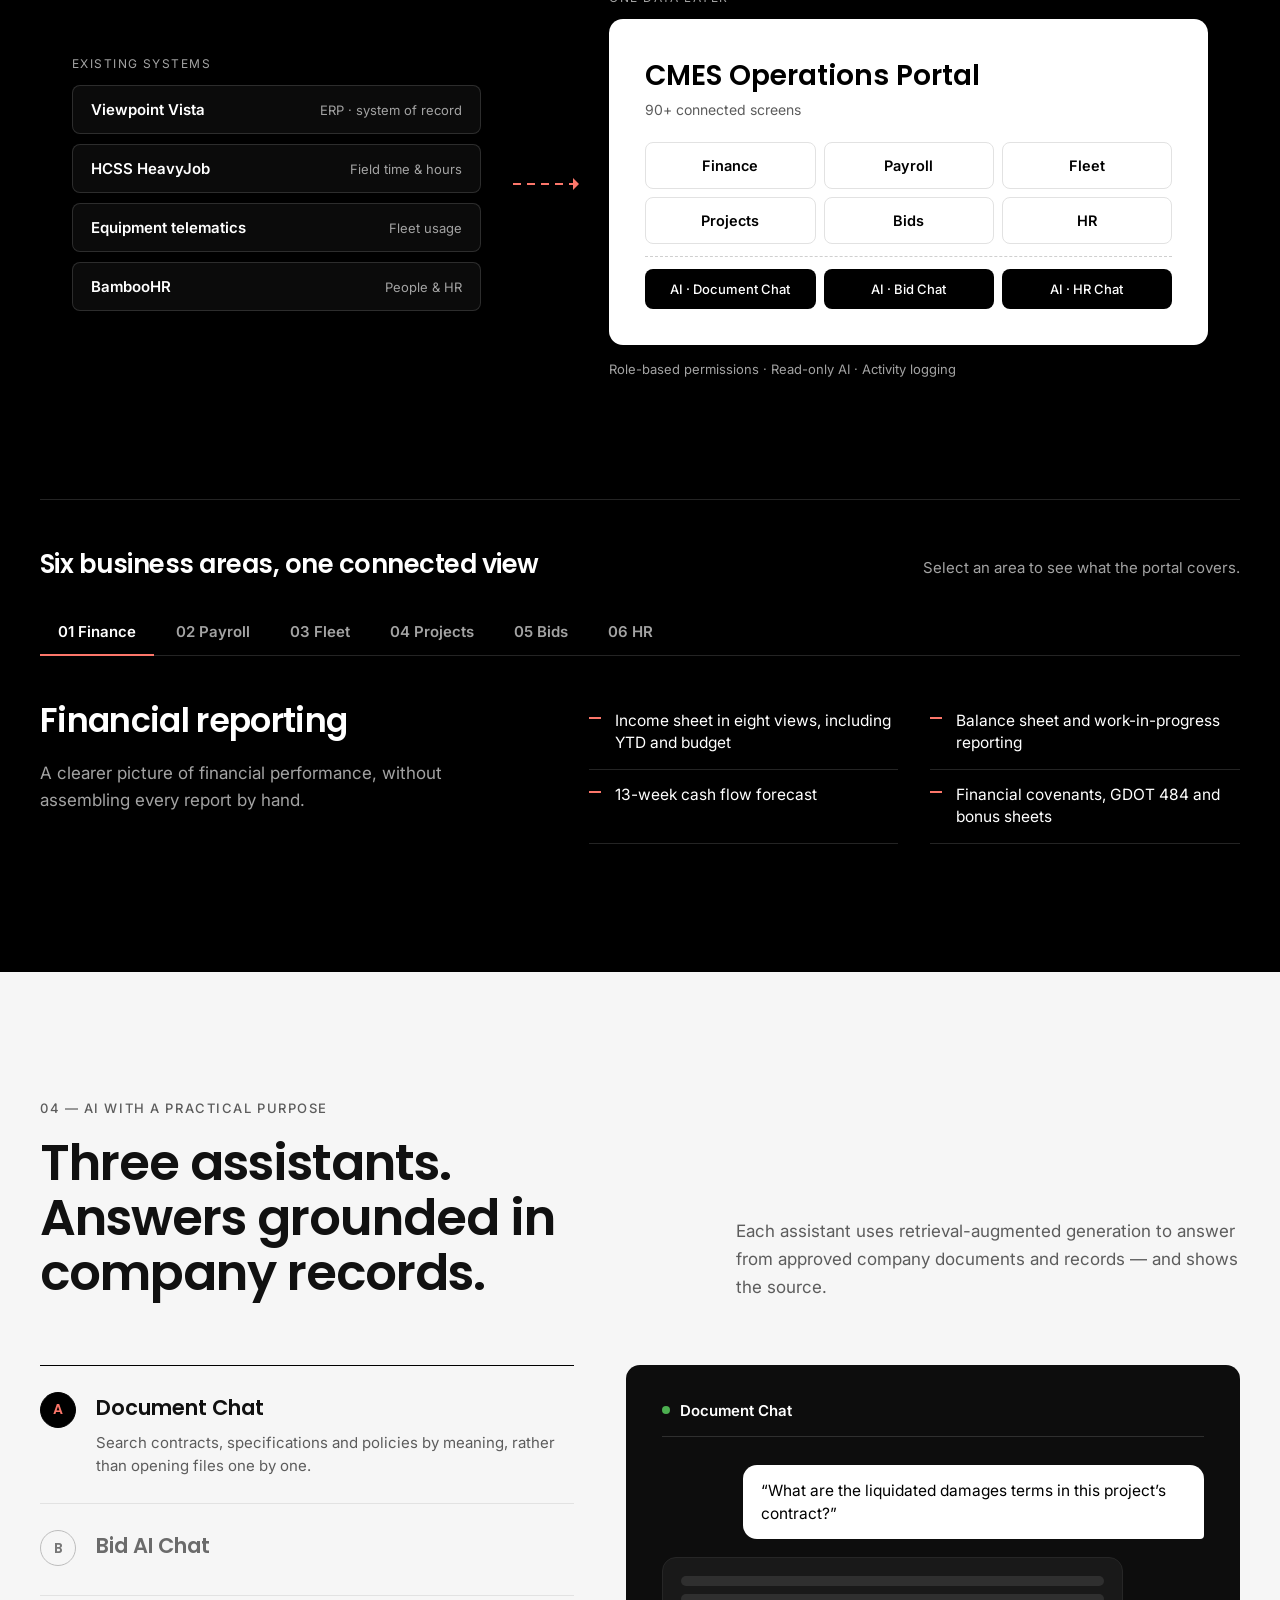
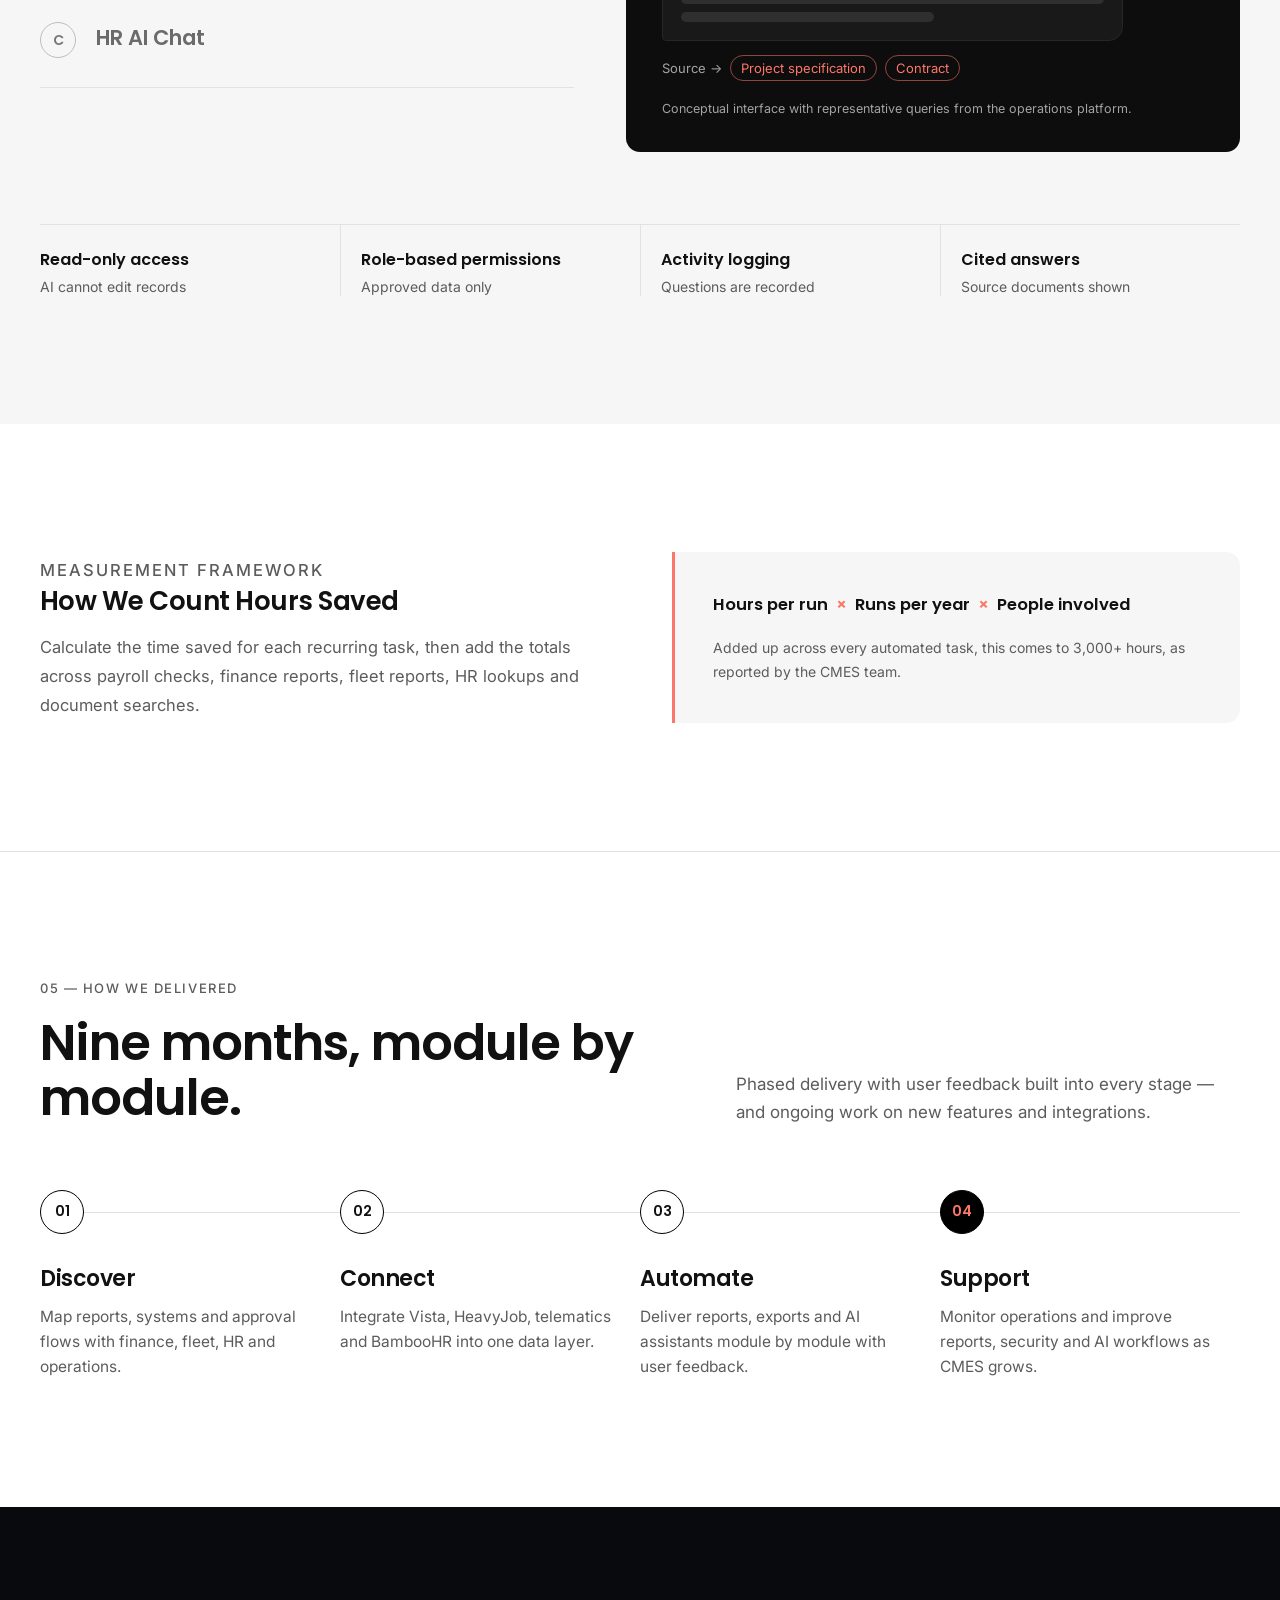
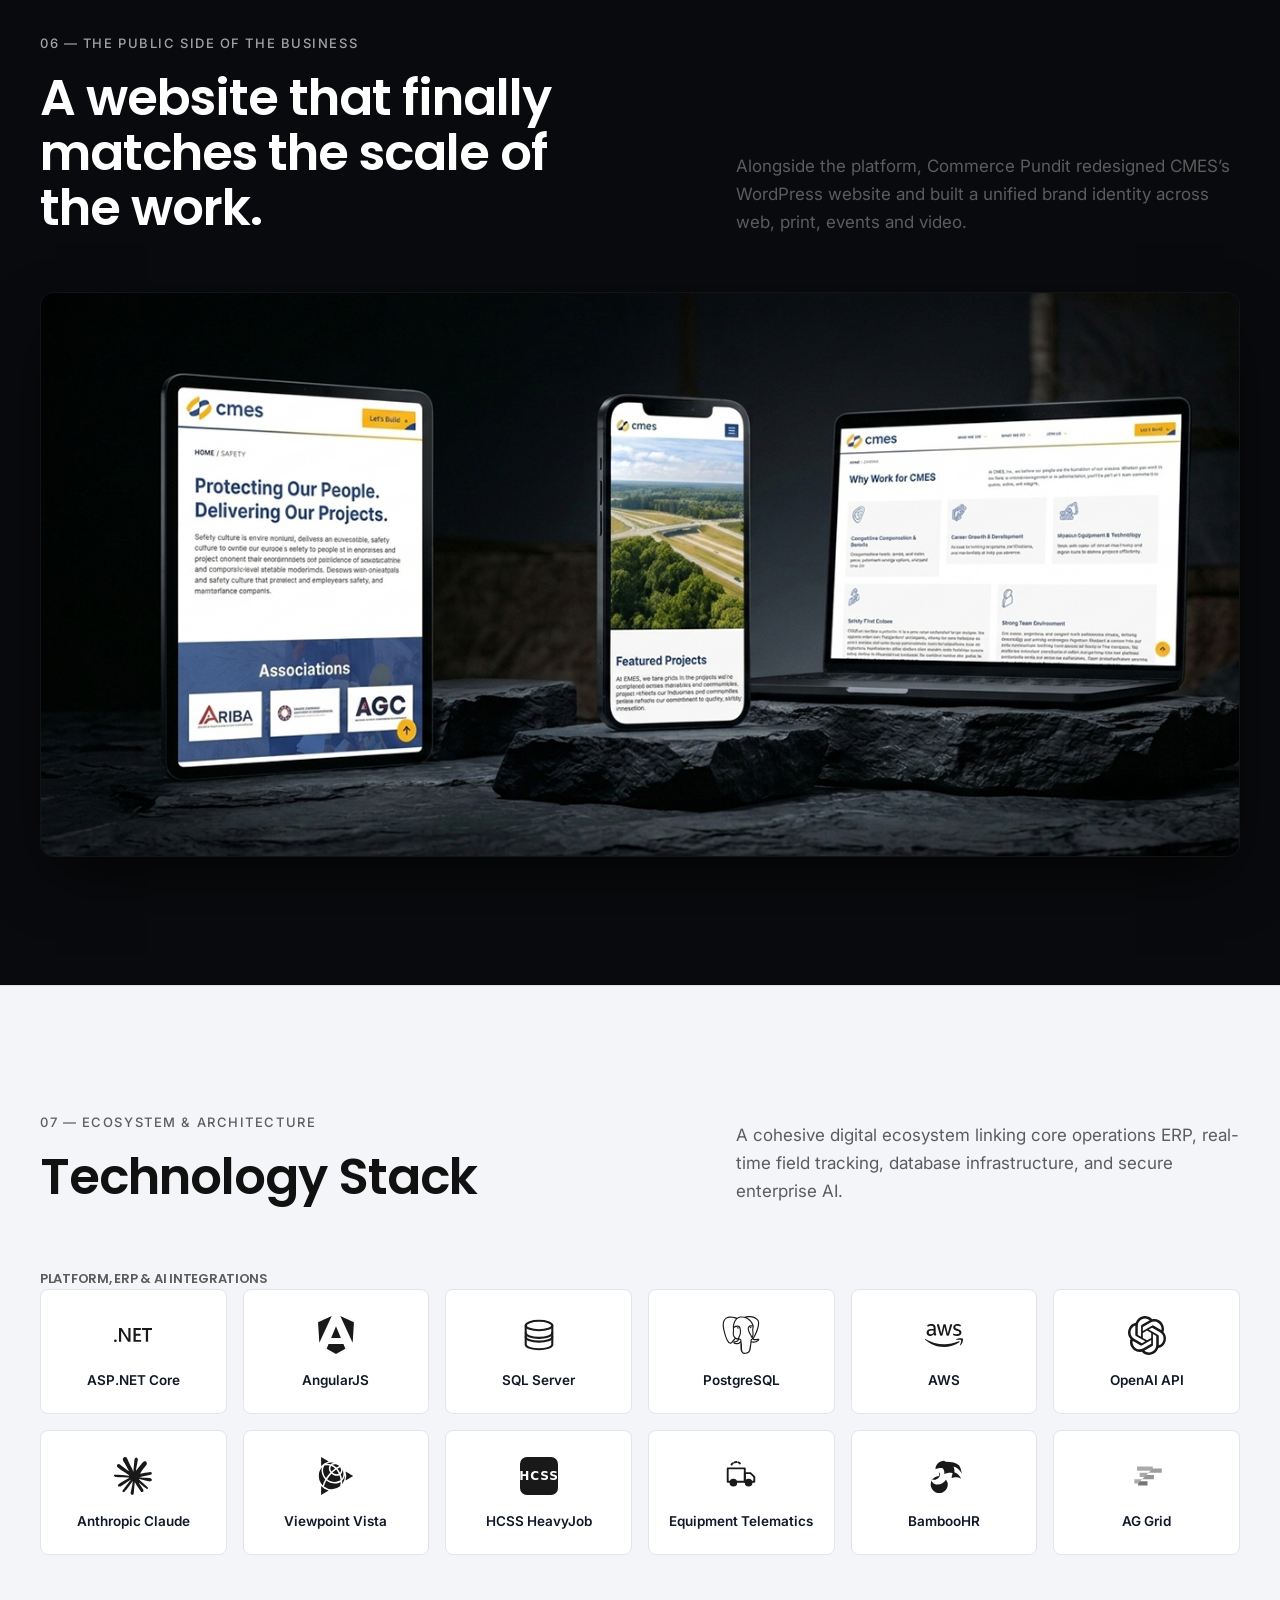
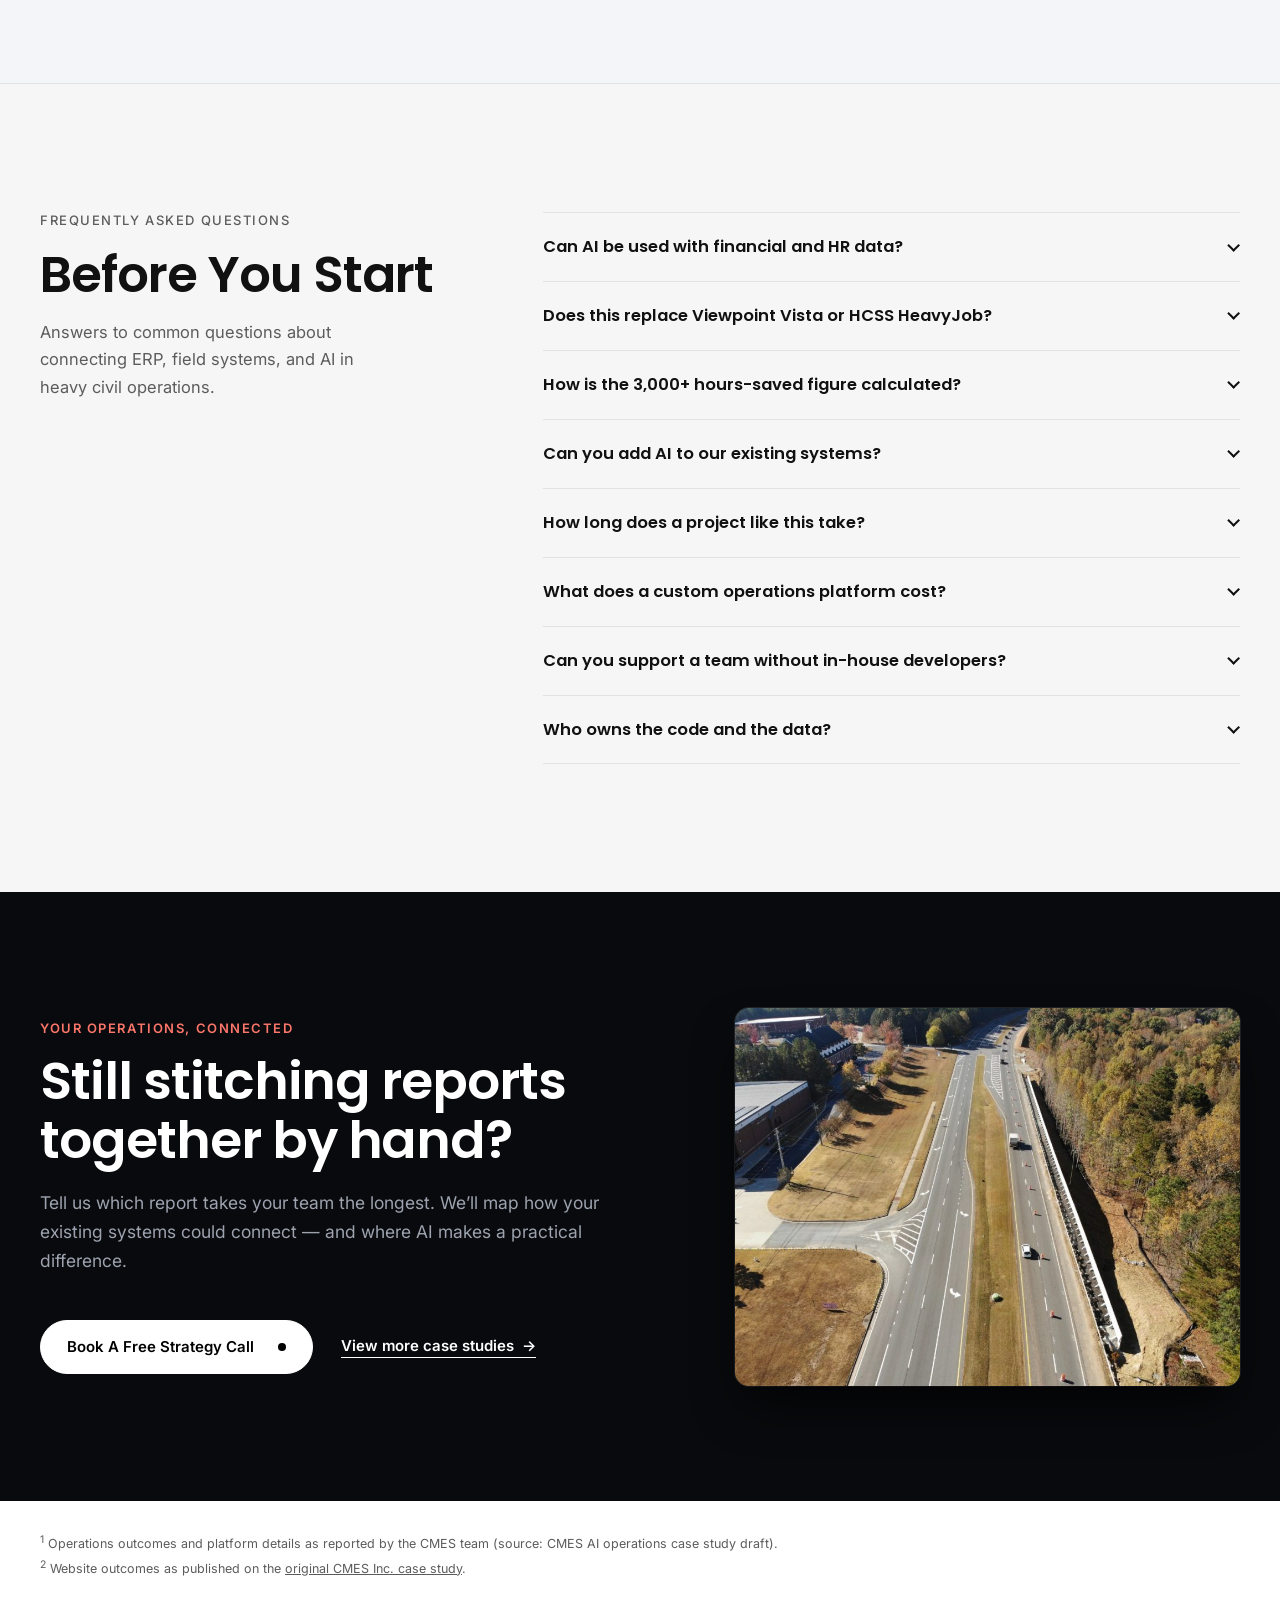
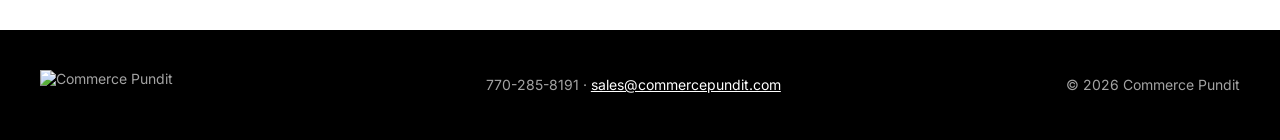
==== commit f94378ef: "Update case study visuals: Hero single 700x500 box (Dashboard_1), Outcomes 660x323 (Dashboard_2), Bu" ====
--- a/case-study/index.html
+++ b/case-study/index.html
@@ -44,16 +44,9 @@
 
       <figure class="hero__visual">
         <div class="hero__main-frame">
-          <img class="hero__img" src="assets/img/hero-construction.jpg" alt="CMES Heavy Highway and Infrastructure Construction" width="1200" height="1100" loading="eager">
-        </div>
-        <div class="hero__inset-frame">
-          <img class="hero__inset-img" src="assets/img/hero-inset.jpg" alt="CMES Concrete Structures and Bridge Construction" width="800" height="600" loading="lazy">
-        </div>
-        <div class="hero__badge">
-          <strong>3,000+</strong>
-          <span>hours saved through automation<sup>1</sup></span>
-        </div>
-        <figcaption class="note note--light">CMES self-performing infrastructure projects</figcaption>
+          <img class="hero__img" src="assets/img/Dashboard_1.png" alt="CMES Operations Platform Dashboard" width="700" height="500" loading="eager">
+        </div>
+        <figcaption class="note note--light">CMES operations platform &middot; 700 &times; 500</figcaption>
       </figure>
     </div>
 
@@ -96,9 +89,9 @@
         </div>
         <figure class="outcomes__photo">
           <div class="photo-frame photo-frame--outcomes">
-            <img src="assets/img/sr360-widening.jpg" alt="SR 360 Widening &amp; Reconstruction" width="850" height="530" loading="lazy">
-          </div>
-          <figcaption class="note">SR 360 Widening &amp; Reconstruction &middot; Gwinnett County</figcaption>
+            <img src="assets/img/Dashboard_2.png" alt="Operational Efficiency Dashboard" width="660" height="323" loading="lazy">
+          </div>
+          <figcaption class="note">Operational reporting &middot; 660 &times; 323</figcaption>
         </figure>
       </div>
       <ul class="metrics">
@@ -132,14 +125,11 @@
       <div class="context__label">
         <p class="eyebrow">01 &mdash; The business</p>
         <h2 id="context-title" class="h2">A self-performing contractor running on scattered data.</h2>
-        <figure class="context__photos">
-          <div class="photo-frame cp-a">
-            <img src="assets/img/sr83-bridge.jpg" alt="SR 83 Bridge Replacement" width="850" height="630" loading="lazy">
-          </div>
-          <div class="photo-frame cp-b">
-            <img src="assets/img/sr316-interchange.png" alt="SR 316 at SR 81 Interchange" width="850" height="630" loading="lazy">
-          </div>
-          <figcaption class="note">SR 83 Bridge Replacement &middot; SR 316 at SR 81 Interchange</figcaption>
+        <figure class="context__photo">
+          <div class="photo-frame photo-frame--business">
+            <img src="assets/img/Dashboard_3.png" alt="CMES Operations and Project Management Dashboard" width="585" height="472" loading="lazy">
+          </div>
+          <figcaption class="note">Unified operations and project visibility dashboard &middot; 585 &times; 472</figcaption>
         </figure>
       </div>
       <div class="context__body prose">
--- a/case-study/css/cmes-case-study.css
+++ b/case-study/css/cmes-case-study.css
@@ -114,22 +114,16 @@
 }
 .photo-frame:hover img { transform: scale(1.03); }
 
-.photo-frame--outcomes { aspect-ratio: 16 / 10; width: 100%; }
-.photo-frame.cp-a, .photo-frame.cp-b { aspect-ratio: 4 / 3; }
+.photo-frame--outcomes { width: 100%; max-width: 660px; aspect-ratio: 660 / 323; }
+.photo-frame--business { width: 100%; max-width: 585px; aspect-ratio: 585 / 472; }
 .photo-frame.ph--field { aspect-ratio: 4 / 3; border-radius: var(--r); margin-bottom: 12px; }
 
 .hero__main-frame {
-  position: relative; width: 88%; aspect-ratio: 12 / 11; border-radius: var(--r);
+  position: relative; width: 100%; max-width: 700px; aspect-ratio: 700 / 500; border-radius: var(--r);
   overflow: hidden; box-shadow: 0 25px 60px -15px rgba(0,0,0,0.85); background: #111;
+  border: 1px solid rgba(255,255,255,0.08);
 }
 .hero__main-frame img { width: 100%; height: 100%; object-fit: cover; display: block; }
-
-.hero__inset-frame {
-  position: absolute; left: 0; bottom: 36px; width: 48%; aspect-ratio: 4 / 3;
-  border-radius: var(--r); border: 6px solid #000; box-shadow: 0 30px 60px -20px rgba(0,0,0,.9);
-  z-index: 2; overflow: hidden; background: #111;
-}
-.hero__inset-frame img { width: 100%; height: 100%; object-fit: cover; display: block; }
 
 .web-showcase-frame {
   width: 100%; max-width: var(--wrap); margin: 0 auto; border-radius: var(--r);
@@ -187,19 +181,14 @@
   background-size: 80px 80px; opacity: .25;
   mask-image: radial-gradient(ellipse at 75% 40%, #000 0%, transparent 65%);
 }
-.hero__grid { position: relative; display: grid; grid-template-columns: 1.05fr 1fr; gap: clamp(32px, 5vw, 72px); align-items: center; z-index: 0; }
+.hero__grid { position: relative; display: grid; grid-template-columns: 1fr 1.15fr; gap: clamp(32px, 5vw, 64px); align-items: center; z-index: 0; }
 .hero__title { font-size: clamp(38px, 4.8vw, 68px); line-height: 1.04; letter-spacing: -.035em; margin: 0 0 28px !important; }
 .hero__sub { margin: 0 0 20px; font: 500 20px/1.45 var(--f-body); color: #fff; }
 .hero__lede { font-size: clamp(17px, 1.5vw, 20px); line-height: 1.6; color: #cfcfcf; max-width: 50ch; margin: 0 0 36px; }
 .hero__actions { display: flex; flex-wrap: wrap; align-items: center; gap: 28px; }
 
-.hero__visual { position: relative; margin: 0; padding: 0 0 72px 14%; }
-.hero__visual::before { content: ""; position: absolute; right: -20px; top: -20px; width: 42%; height: 58%; background: var(--cmes-signal); border-radius: var(--r); z-index: -1; }
-.hero__badge { position: absolute; right: 24px; bottom: 100px; z-index: 3; background: #fff; color: #000; border-radius: 12px; padding: 16px 20px; max-width: 210px; box-shadow: 0 20px 40px -16px rgba(0,0,0,.6); }
-.hero__badge strong { display: block; font: 600 30px/1 var(--f-head); letter-spacing: -.02em; }
-.hero__badge span { display: block; margin-top: 6px; font-size: 13px; line-height: 1.4; color: var(--cp-muted); }
-.hero__badge sup { font-size: 9px; }
-.hero__visual .note { position: absolute; right: 0; bottom: 0; margin: 0; }
+.hero__visual { position: relative; margin: 0; padding: 0; width: 100%; max-width: 700px; justify-self: end; }
+.hero__visual .note { margin: 12px 0 0; }
 
 .facts { position: relative; display: grid; grid-template-columns: repeat(5, 1fr); margin: clamp(56px, 7vw, 96px) 0 0; border-top: 1px solid var(--cp-line-dark); }
 .facts > div { padding: 24px 20px 30px 0; }
@@ -221,9 +210,9 @@
    02 OUTCOMES
    ========================================================= */
 .outcomes { padding: var(--sec) 0; background: #fff; }
-.outcomes__top { display: grid; grid-template-columns: 1.4fr 1fr; gap: clamp(32px, 5vw, 80px); align-items: center; margin-bottom: 56px; }
+.outcomes__top { display: grid; grid-template-columns: 1fr 1.15fr; gap: clamp(32px, 5vw, 64px); align-items: center; margin-bottom: 56px; }
 .outcomes__top .outcomes__head { margin: 0; }
-.outcomes__photo { margin: 0; }
+.outcomes__photo { margin: 0; justify-self: end; width: 100%; max-width: 660px; }
 .outcomes__photo .note { margin-top: 10px; }
 
 .metrics { list-style: none; margin: 0; padding: 0; display: grid; grid-template-columns: 1.4fr 1fr 1fr 1fr; border-top: 2px solid #000; }
@@ -239,13 +228,10 @@
    03 CONTEXT
    ========================================================= */
 .context { padding: var(--sec) 0; background: var(--cp-paper); }
-.context__grid { display: grid; grid-template-columns: 1fr 1.2fr; gap: clamp(32px, 6vw, 96px); }
+.context__grid { display: grid; grid-template-columns: 1fr 1.15fr; gap: clamp(32px, 6vw, 80px); }
 .context__label { position: sticky; top: 40px; align-self: start; }
-.context__photos { position: relative; margin: 40px 0 0; padding-bottom: clamp(90px, 11vw, 130px); }
-.context__photos::before { content: ""; position: absolute; left: -16px; top: -16px; width: 38%; height: 50%; background: var(--cmes-signal); border-radius: var(--r); z-index: 0; }
-.context__photos .cp-a { width: 85%; position: relative; z-index: 1; border-radius: var(--r); }
-.context__photos .cp-b { position: absolute; right: 0; bottom: 32px; width: 55%; border: 6px solid var(--cp-paper); border-radius: var(--r); box-shadow: 0 20px 40px -15px rgba(0,0,0,.35); z-index: 2; }
-.context__photos .note { position: absolute; left: 0; bottom: 0; margin: 0; z-index: 3; }
+.context__photo { position: relative; margin: 32px 0 0; width: 100%; max-width: 585px; }
+.context__photo .note { margin: 10px 0 0; }
 
 .context__pillars { margin-top: 36px; padding-top: 28px; border-top: 1px solid var(--cp-line); display: grid; gap: 20px; }
 .pillar h3 { font-size: 17px; line-height: 1.3; margin-bottom: 6px !important; color: var(--cp-ink); }
@@ -487,7 +473,7 @@
 
 @media (max-width: 960px) {
   .hero__grid { grid-template-columns: 1fr; }
-  .hero__visual { max-width: 600px; padding-left: 10%; margin-top: 16px; }
+  .hero__visual { max-width: 700px; padding: 0; margin-top: 24px; }
   .facts { grid-template-columns: 1fr 1fr; }
   .facts > div { border-left: 0; padding-left: 0; }
   .outcomes__top { grid-template-columns: 1fr; }
@@ -515,8 +501,6 @@
   .hero { padding-top: 110px; }
   .hero__title { font-size: clamp(34px, 10vw, 46px); }
   .hero__lede { margin-bottom: 28px; }
-  .hero__badge { right: 12px; bottom: 70px; padding: 12px 14px; max-width: 170px; }
-  .hero__badge strong { font-size: 24px; }
   .facts { grid-template-columns: 1fr; }
   .glance__list { grid-template-columns: 1fr; }
   .metrics { grid-template-columns: 1fr; }
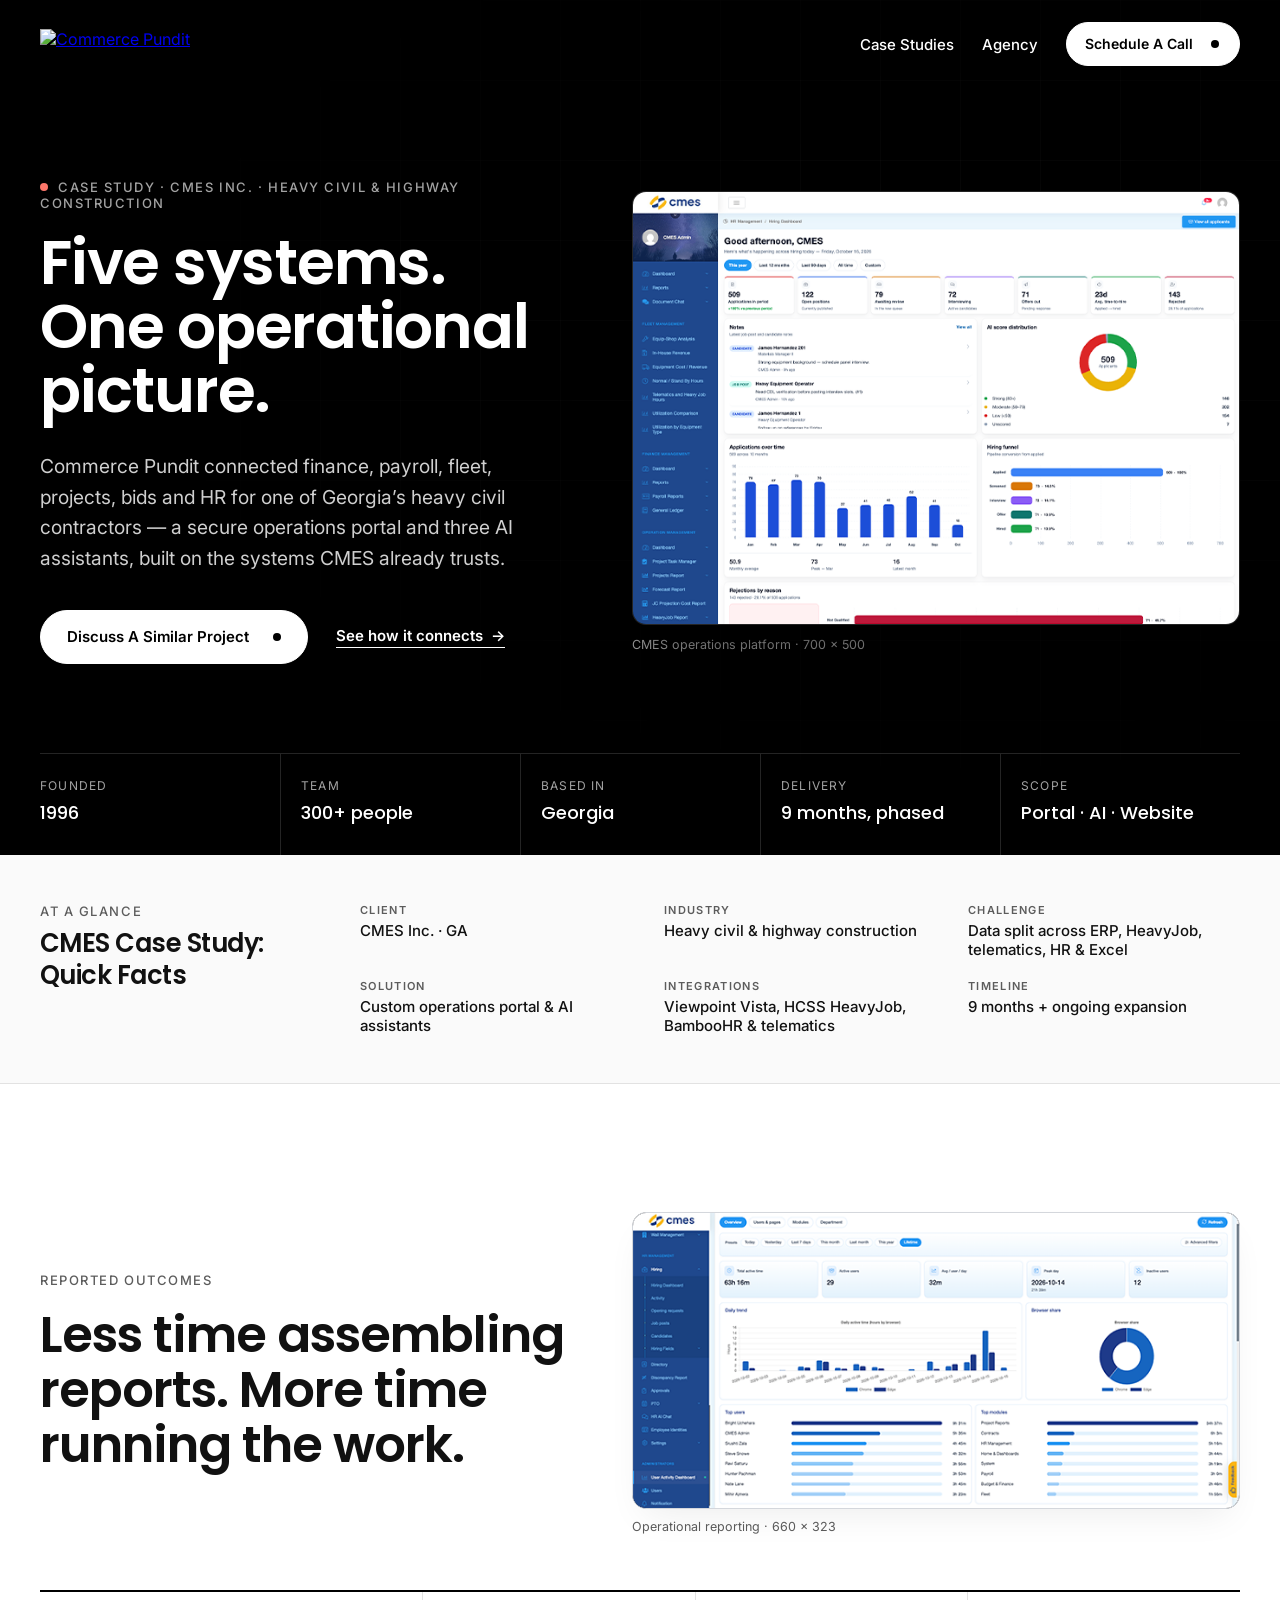
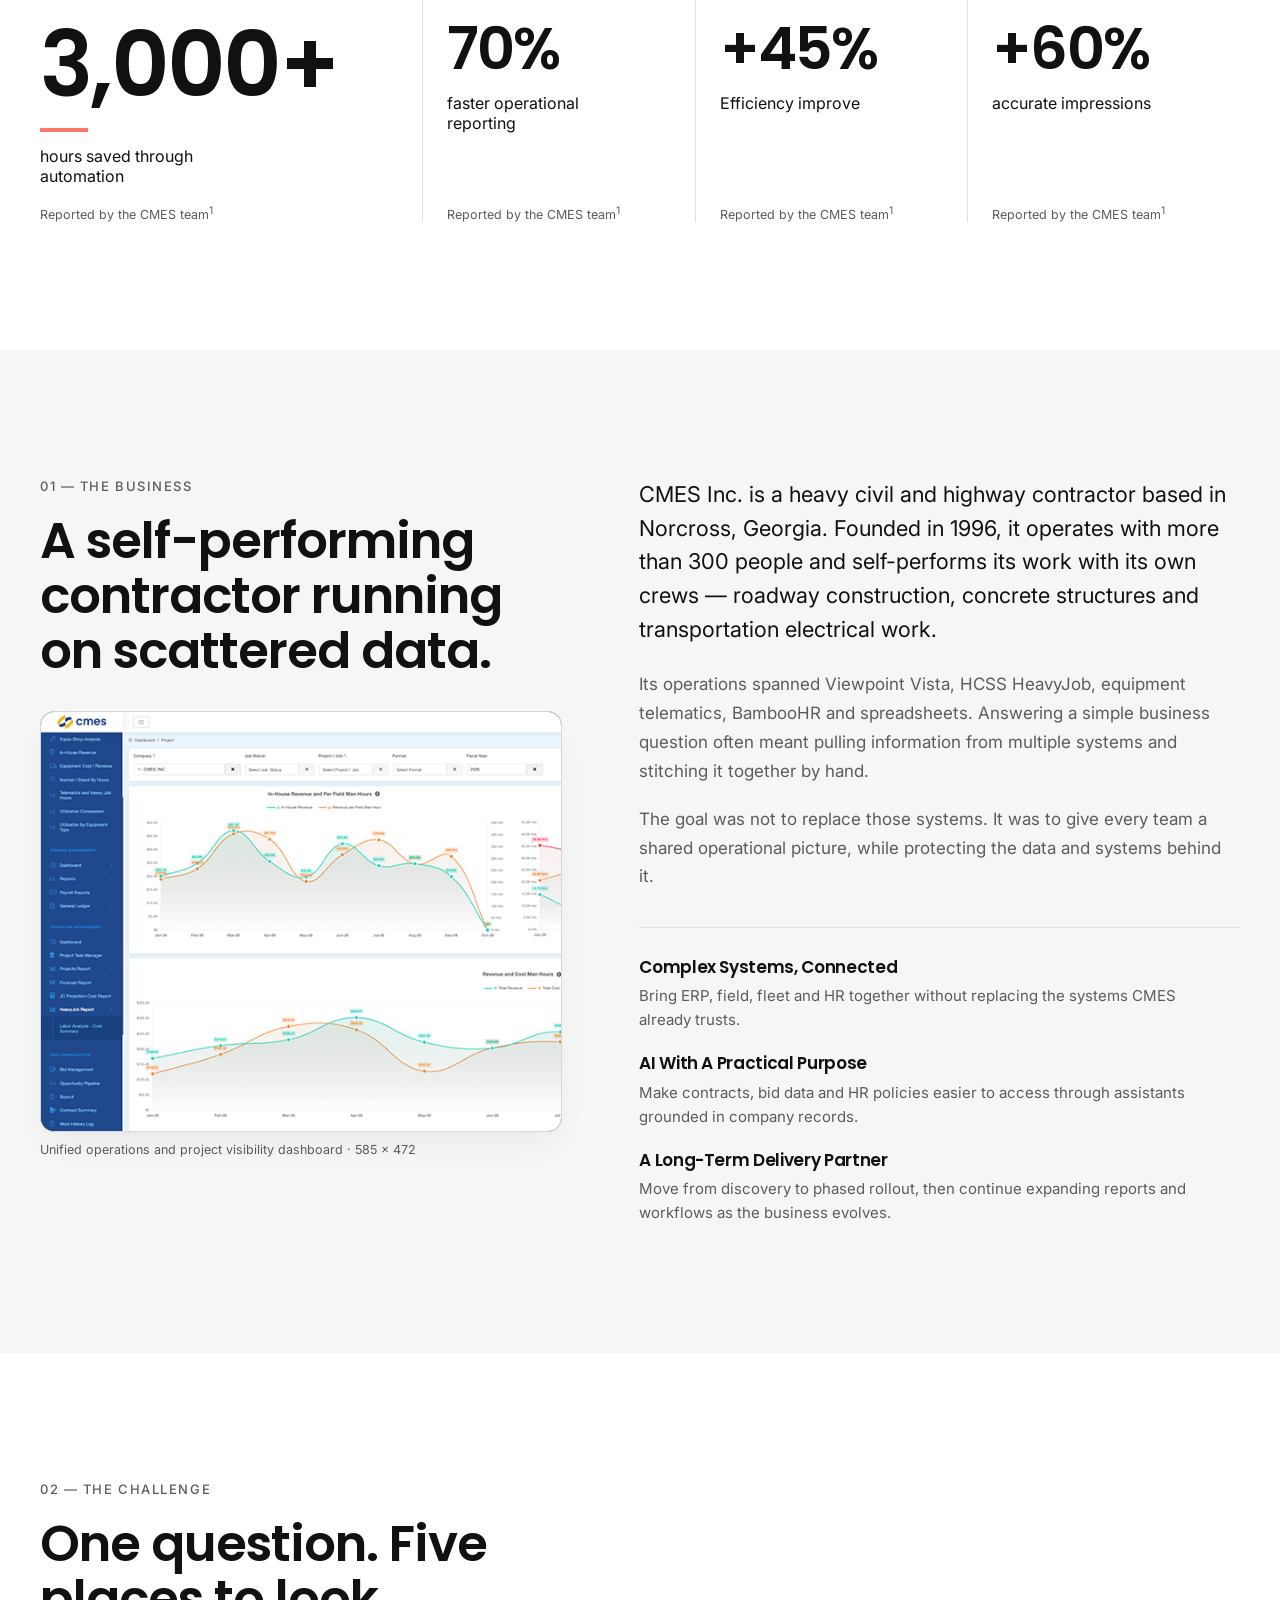
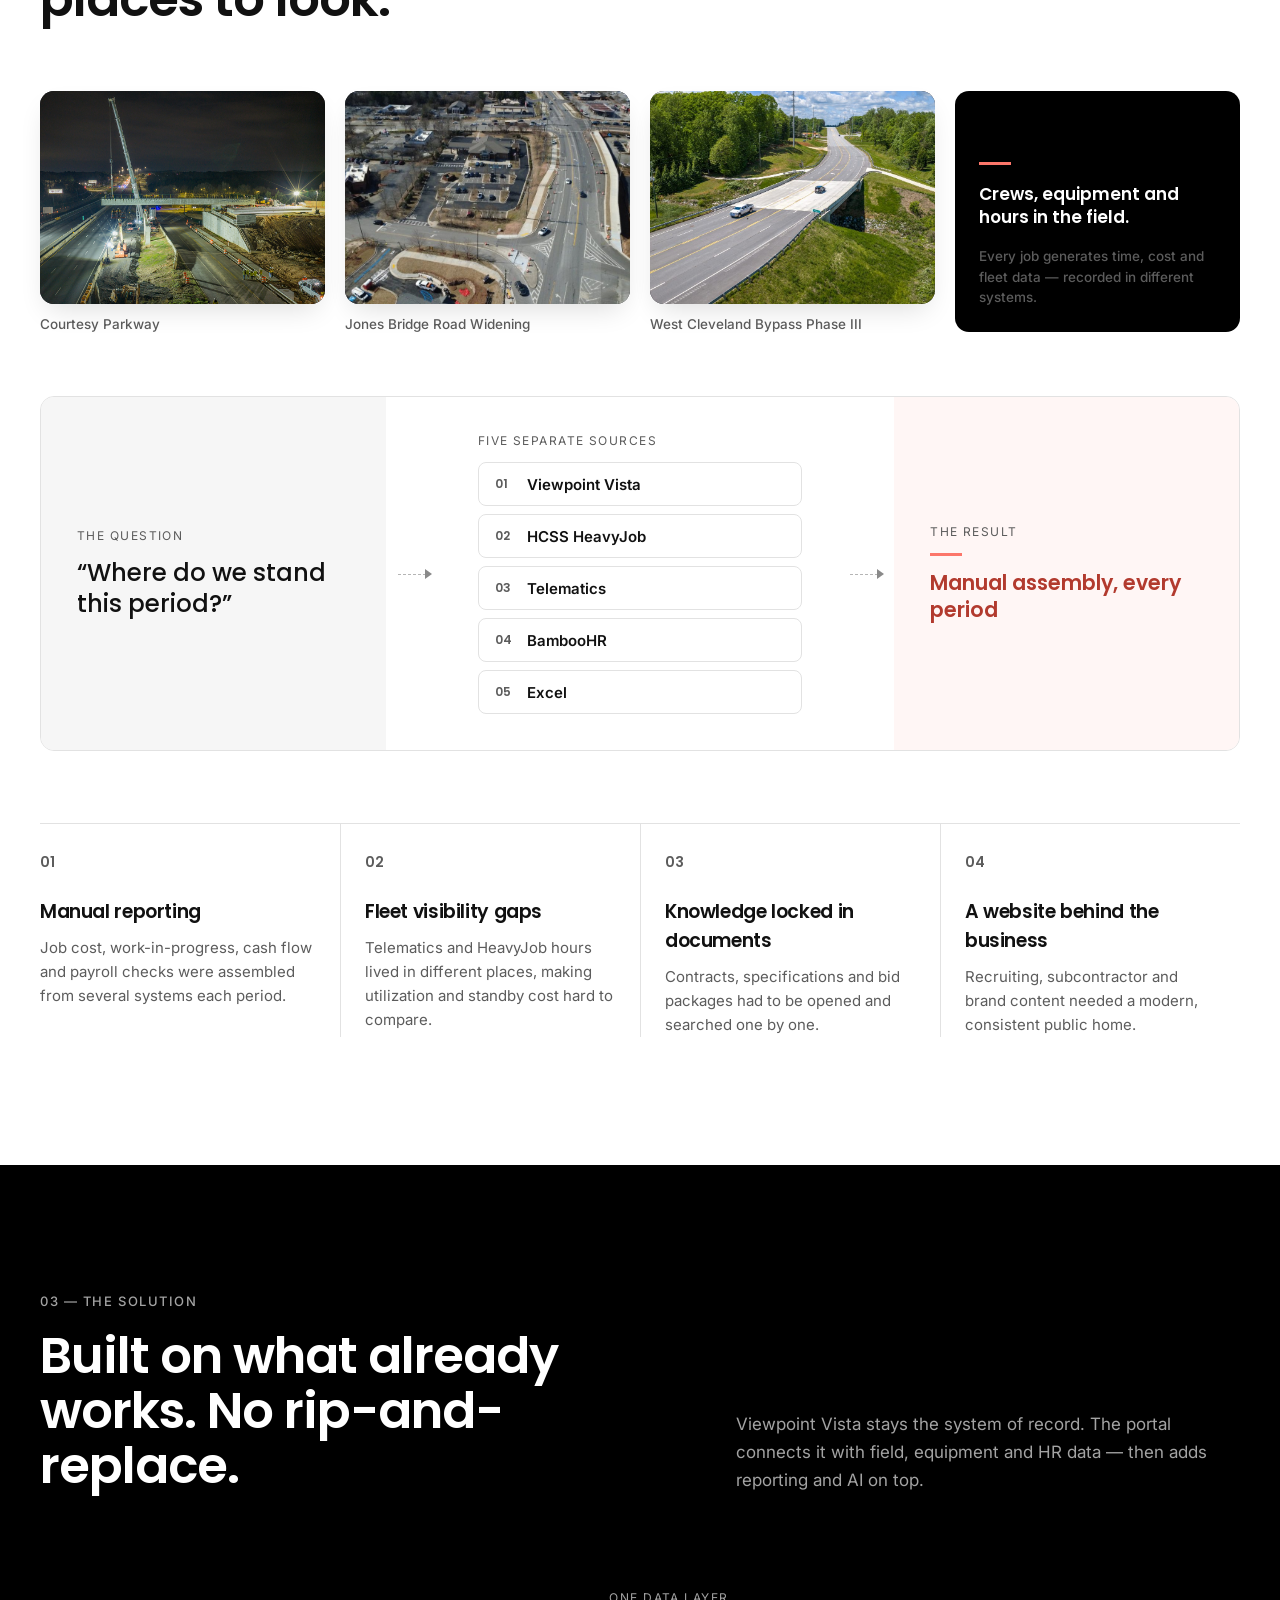
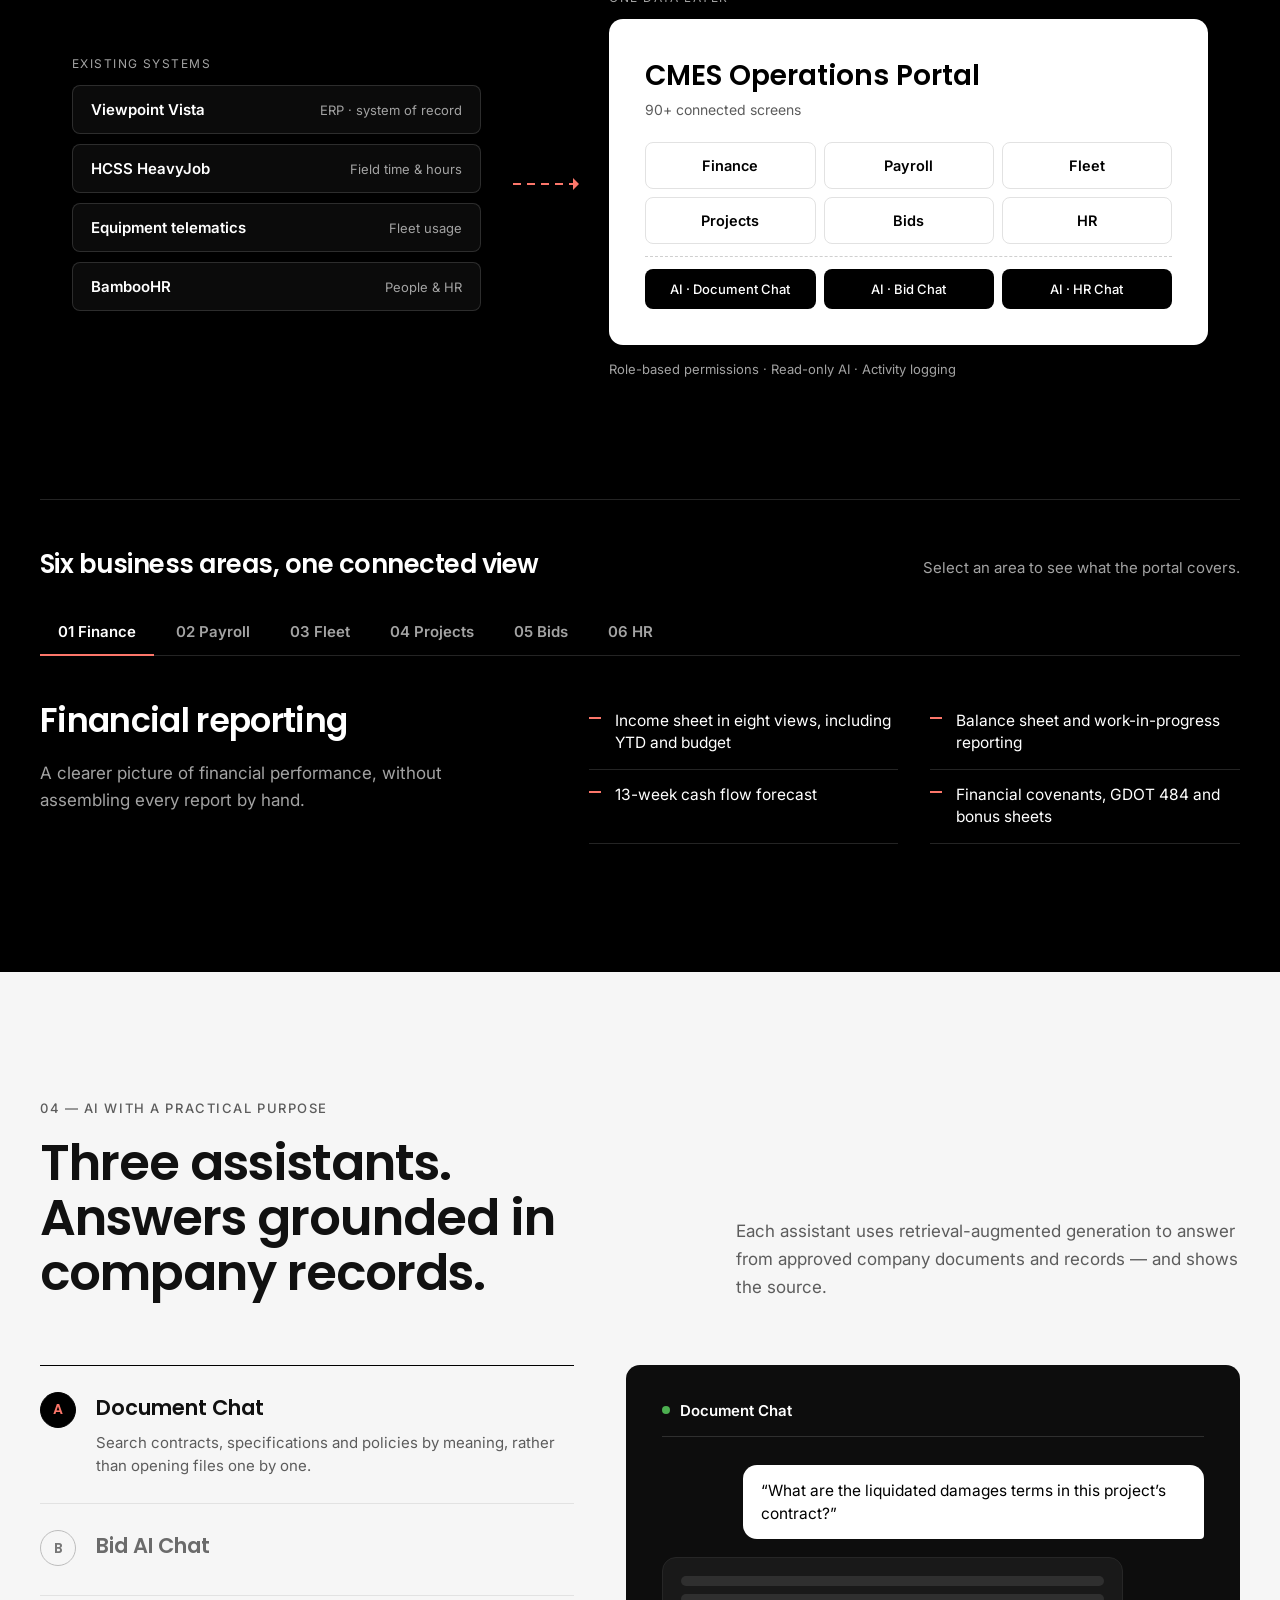
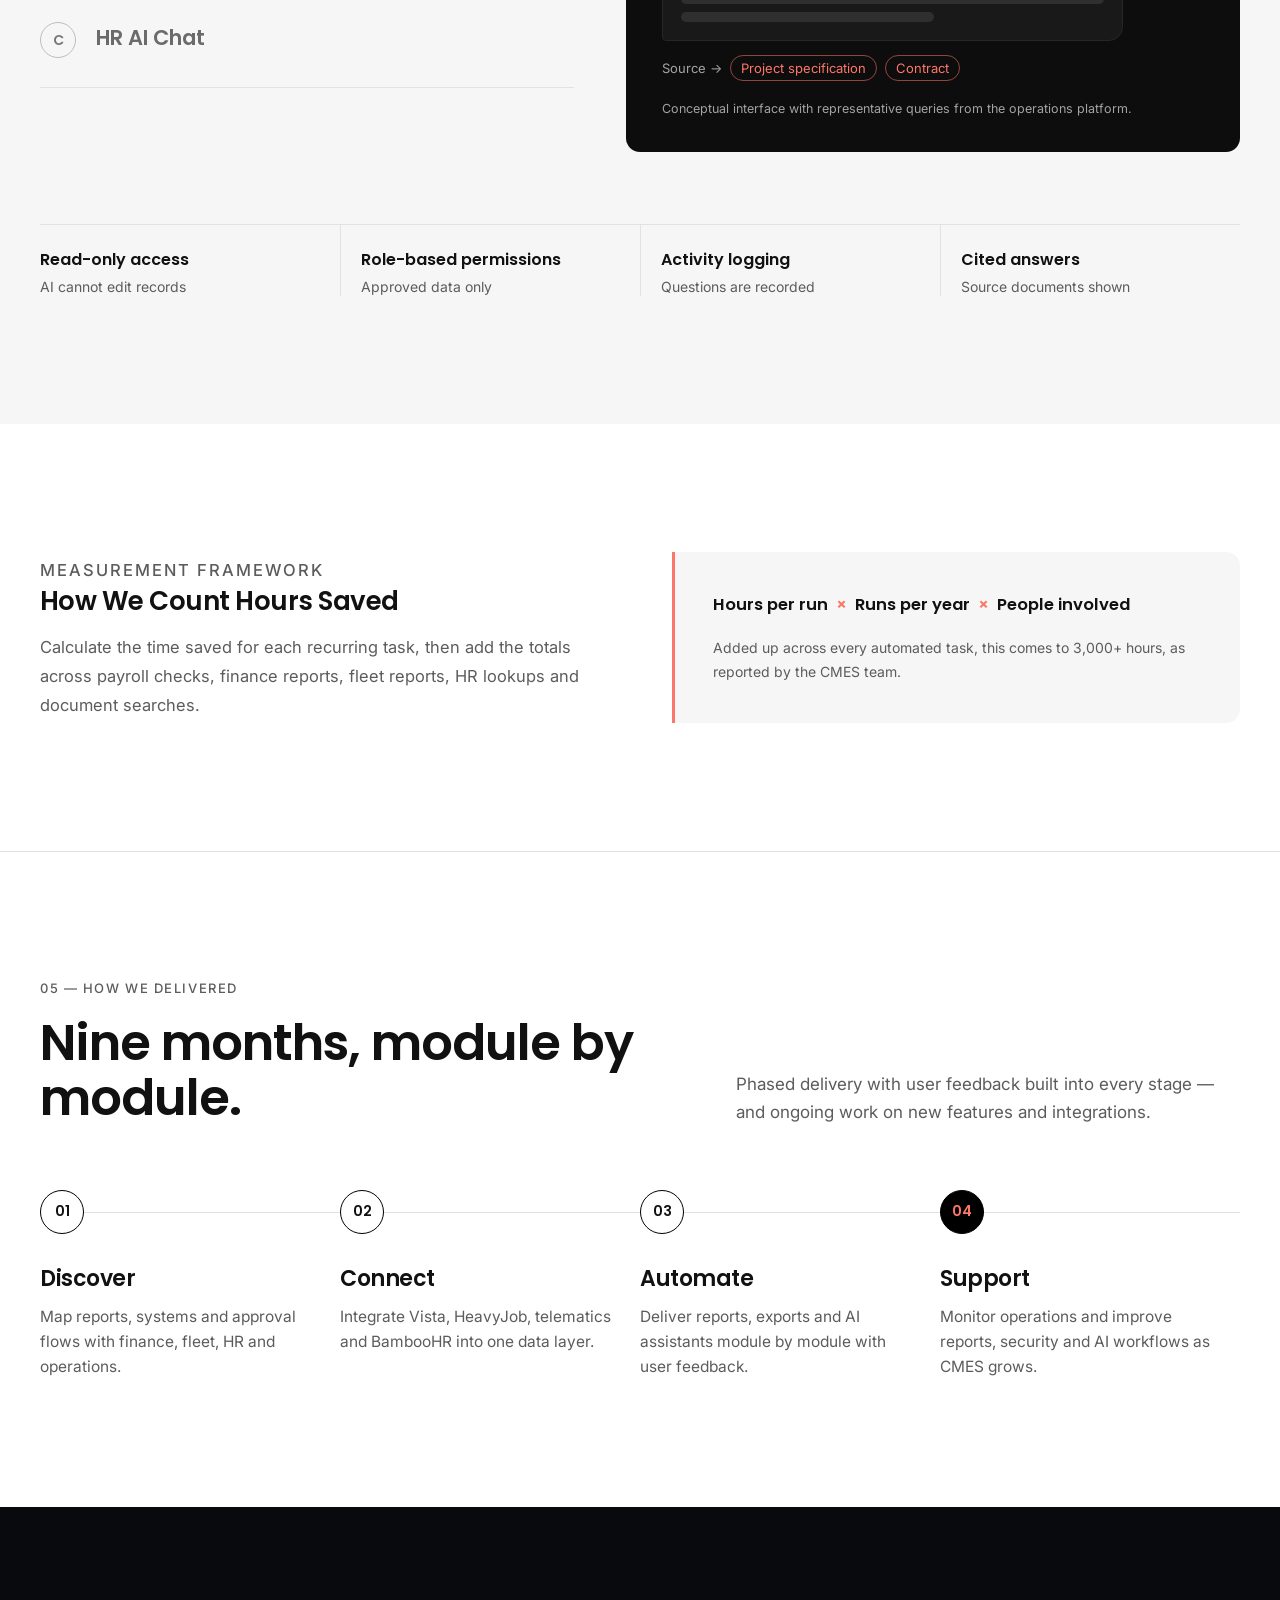
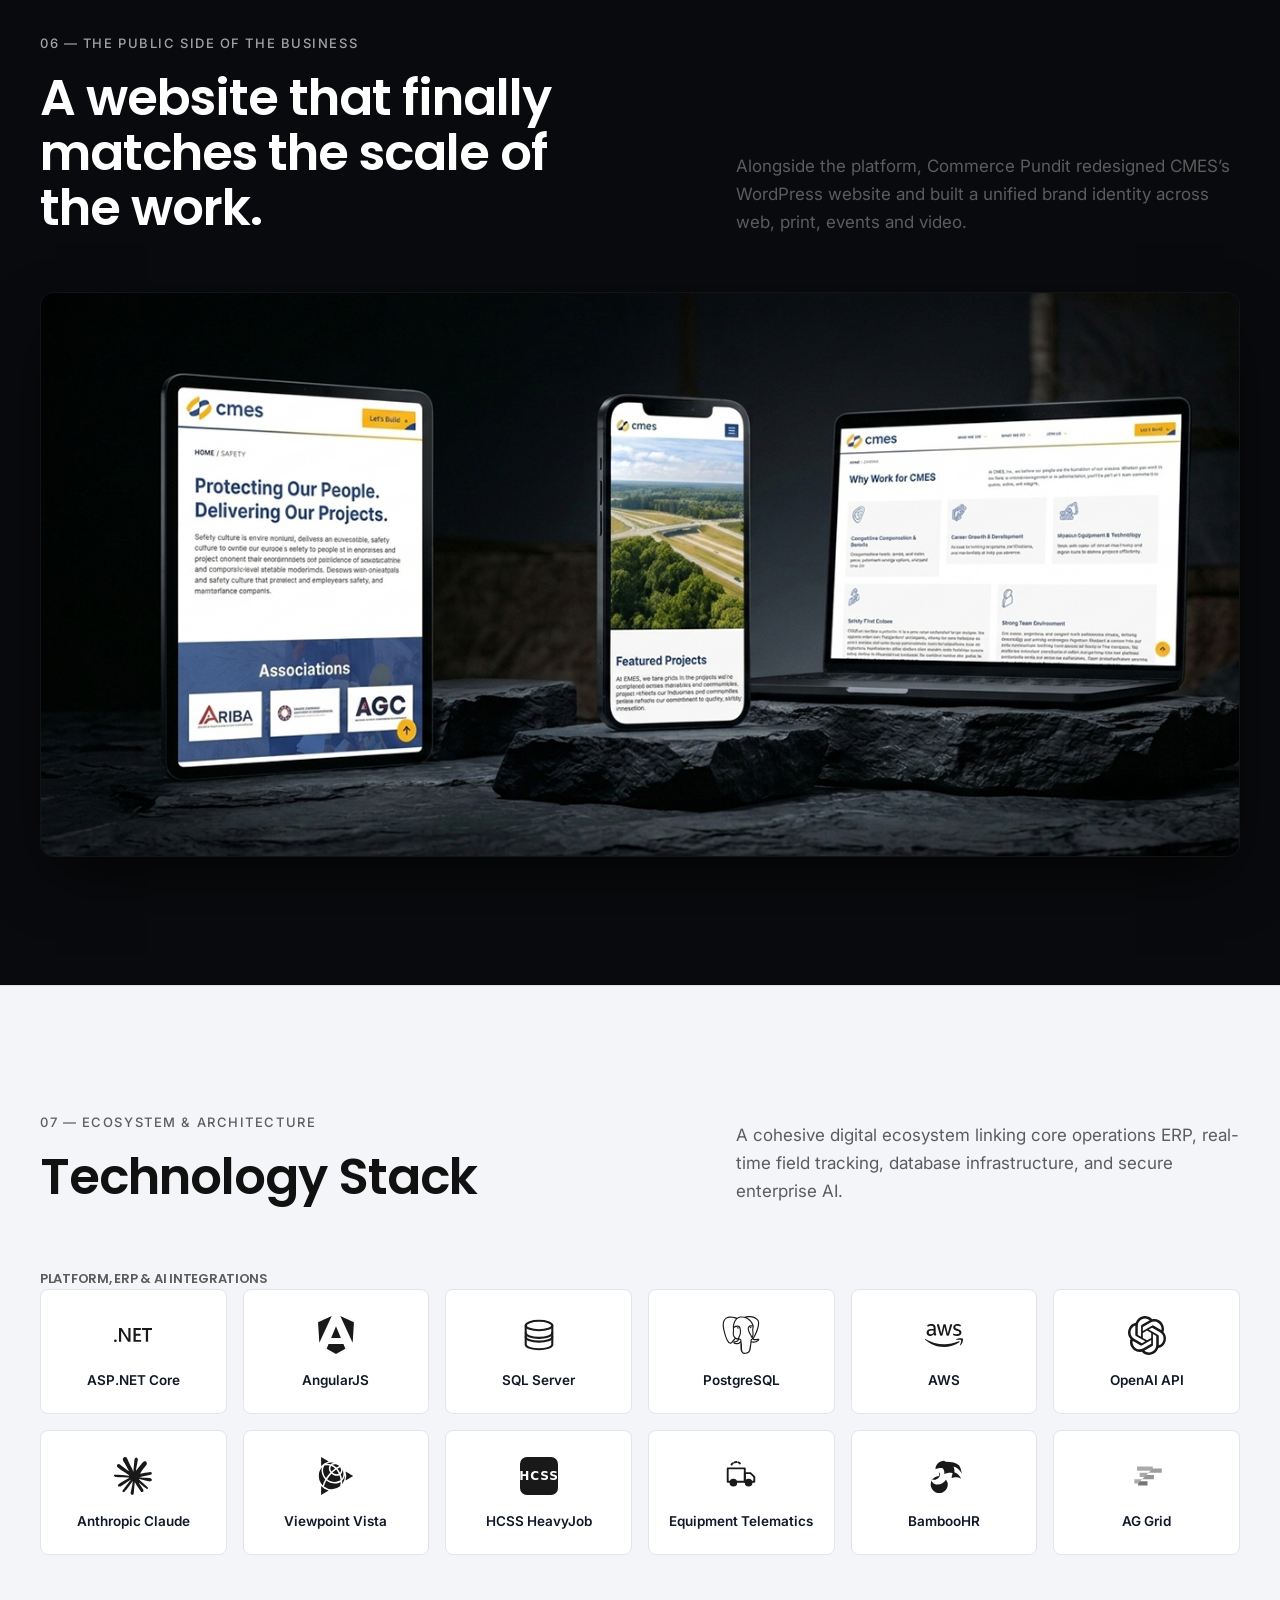
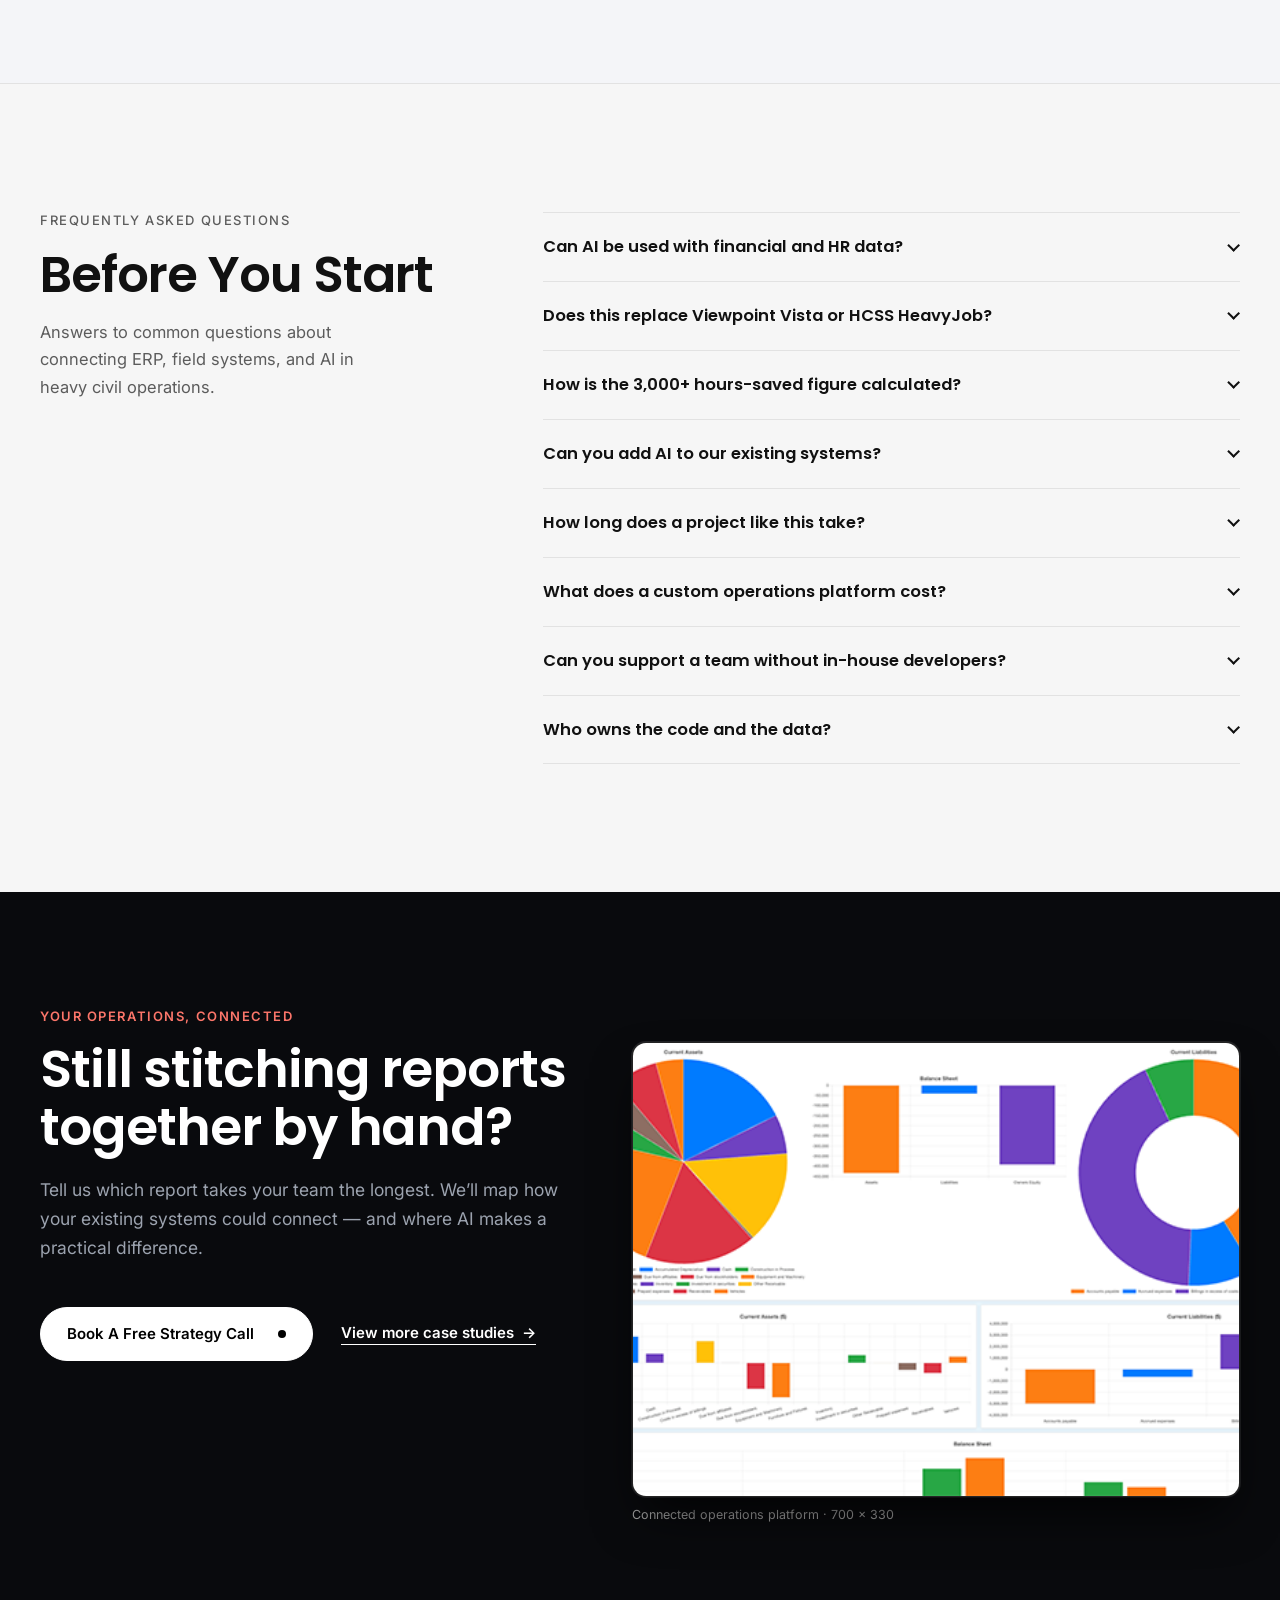
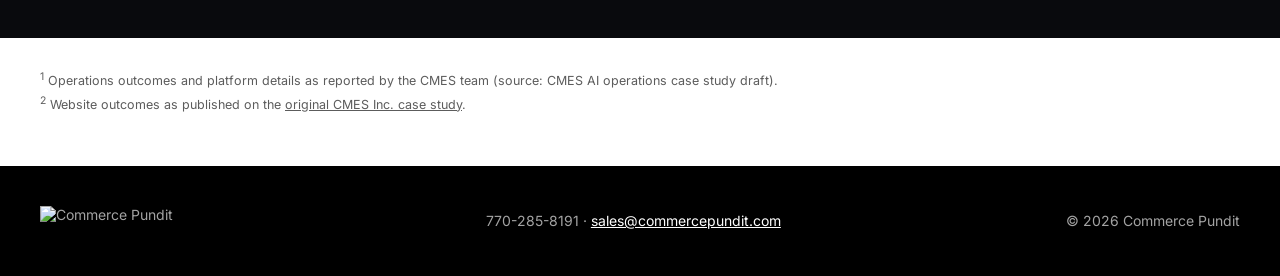
==== commit ee0f08b0: "Add Dashboard_4 (700x330) top-aligned in CTA, add light grey outline to Outcomes and Business dashbo" ====
--- a/case-study/index.html
+++ b/case-study/index.html
@@ -616,8 +616,9 @@
       </div>
       <figure class="cta__photo">
         <div class="photo-frame photo-frame--cta">
-          <img src="assets/img/western-gwinnett.jpg" alt="Western Gwinnett Pathway Infrastructure Aerial View" width="850" height="630" loading="lazy">
-        </div>
+          <img src="assets/img/Dashboard_4.png" alt="CMES Connected Operations Platform Dashboard" width="700" height="330" loading="lazy">
+        </div>
+        <figcaption class="note note--light">Connected operations platform &middot; 700 &times; 330</figcaption>
       </figure>
     </div>
   </section>
--- a/case-study/css/cmes-case-study.css
+++ b/case-study/css/cmes-case-study.css
@@ -114,8 +114,10 @@
 }
 .photo-frame:hover img { transform: scale(1.03); }
 
-.photo-frame--outcomes { width: 100%; max-width: 660px; aspect-ratio: 660 / 323; }
-.photo-frame--business { width: 100%; max-width: 585px; aspect-ratio: 585 / 472; }
+.photo-frame--outcomes { width: 100%; max-width: 660px; aspect-ratio: 660 / 323; border: 1px solid #d4d7dc; box-shadow: 0 16px 36px -12px rgba(0,0,0,0.08); }
+.photo-frame--business { width: 100%; max-width: 585px; aspect-ratio: 585 / 472; border: 1px solid #d4d7dc; box-shadow: 0 16px 36px -12px rgba(0,0,0,0.08); }
+.photo-frame--cta { width: 100%; max-width: 700px; aspect-ratio: 700 / 330; border-radius: var(--r); overflow: hidden; box-shadow: 0 25px 60px -15px rgba(0,0,0,0.85); background: #111; border: 1px solid rgba(255,255,255,0.08); }
+.photo-frame--cta img { width: 100%; height: 100%; object-fit: cover; display: block; }
 .photo-frame.ph--field { aspect-ratio: 4 / 3; border-radius: var(--r); margin-bottom: 12px; }
 
 .hero__main-frame {
@@ -438,7 +440,7 @@
    12 REFINED LUXURY BLACK CTA BANNER (Executive Closing)
    ========================================================= */
 .cta { background: #090a0d; color: #ffffff; padding: clamp(80px, 9vw, 130px) 0; position: relative; overflow: hidden; }
-.cta__inner { display: grid; grid-template-columns: 1.25fr 1fr; align-items: center; gap: clamp(36px, 5vw, 68px); }
+.cta__inner { display: grid; grid-template-columns: 1fr 1.15fr; align-items: start; gap: clamp(36px, 5vw, 64px); }
 .cta__copy { position: relative; z-index: 1; }
 .eyebrow--cta { color: var(--cmes-signal); font-weight: 600; margin-bottom: 16px; }
 .cta__title { color: #ffffff; font-size: clamp(34px, 4.2vw, 52px); line-height: 1.12; margin: 0 0 20px !important; letter-spacing: -.03em; }
@@ -446,8 +448,8 @@
 .cta__actions { display: flex; align-items: center; flex-wrap: wrap; gap: 28px; }
 .cta .btn { --bg: #ffffff; --fg: #000000; --dot: #000000; }
 .cta .btn:hover { --bg: #ffffff; --fg: #000000; box-shadow: 0 10px 25px rgba(255,255,255,0.2); }
-.cta__photo { margin: 0; position: relative; }
-.cta__photo .ph { background: repeating-linear-gradient(135deg, #1c1e24 0 16px, #16171b 16px 32px); border: 1px dashed rgba(255,255,255,0.22); color: #9ca3af; box-shadow: 0 24px 48px -12px rgba(0,0,0,0.7), 0 0 0 1px rgba(255,255,255,0.06); aspect-ratio: 4 / 3; }
+.cta__photo { margin: 34px 0 0; position: relative; width: 100%; max-width: 700px; justify-self: end; }
+.cta__photo .note { margin-top: 10px; }
 
 .sources { padding-top: 32px; padding-bottom: 48px; font-size: 12.5px; color: var(--cp-muted); }
 .sources p { margin: 0 0 6px; }
@@ -468,7 +470,7 @@
   .tech-grid { grid-template-columns: repeat(4, 1fr); }
   .tech-grid--web { grid-template-columns: repeat(3, 1fr); }
   .cta__inner { grid-template-columns: 1fr; }
-  .cta__photo { max-width: 500px; margin-top: 16px; }
+  .cta__photo { max-width: 700px; margin-top: 24px; }
 }
 
 @media (max-width: 960px) {
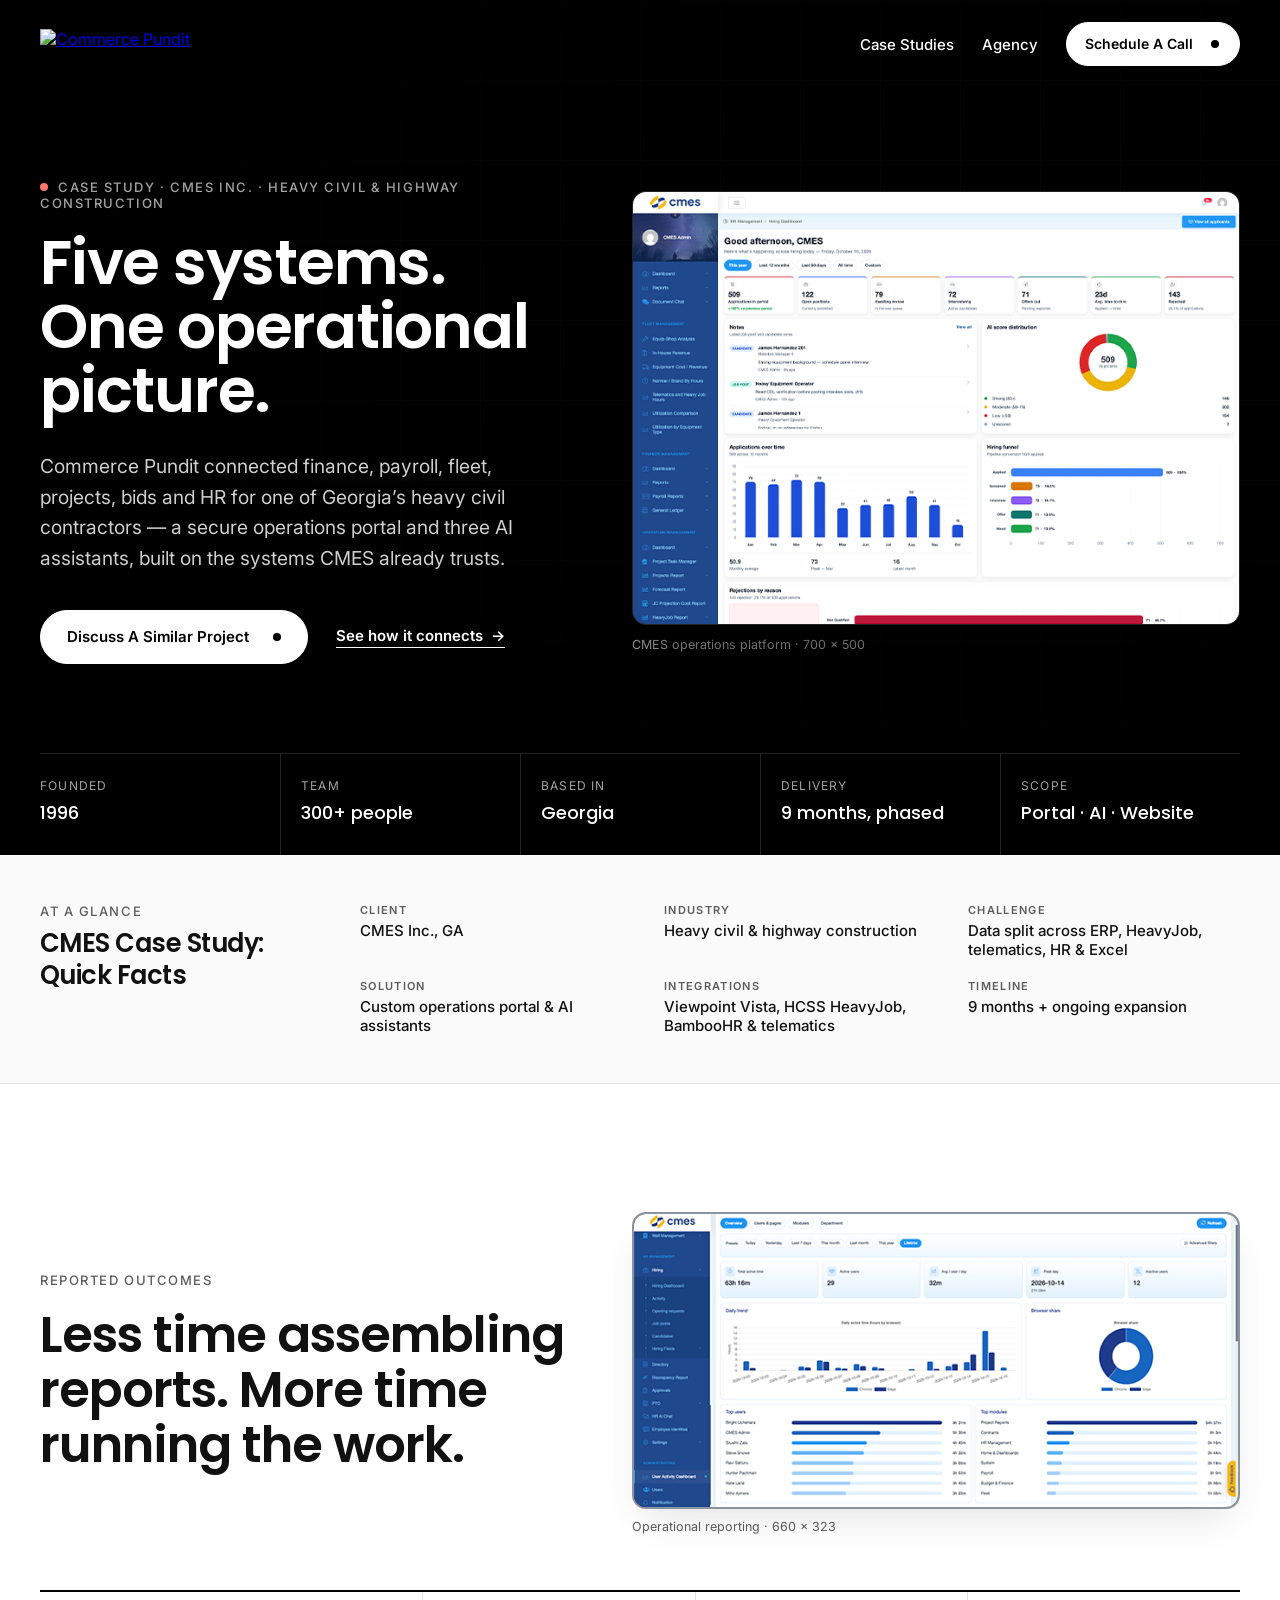
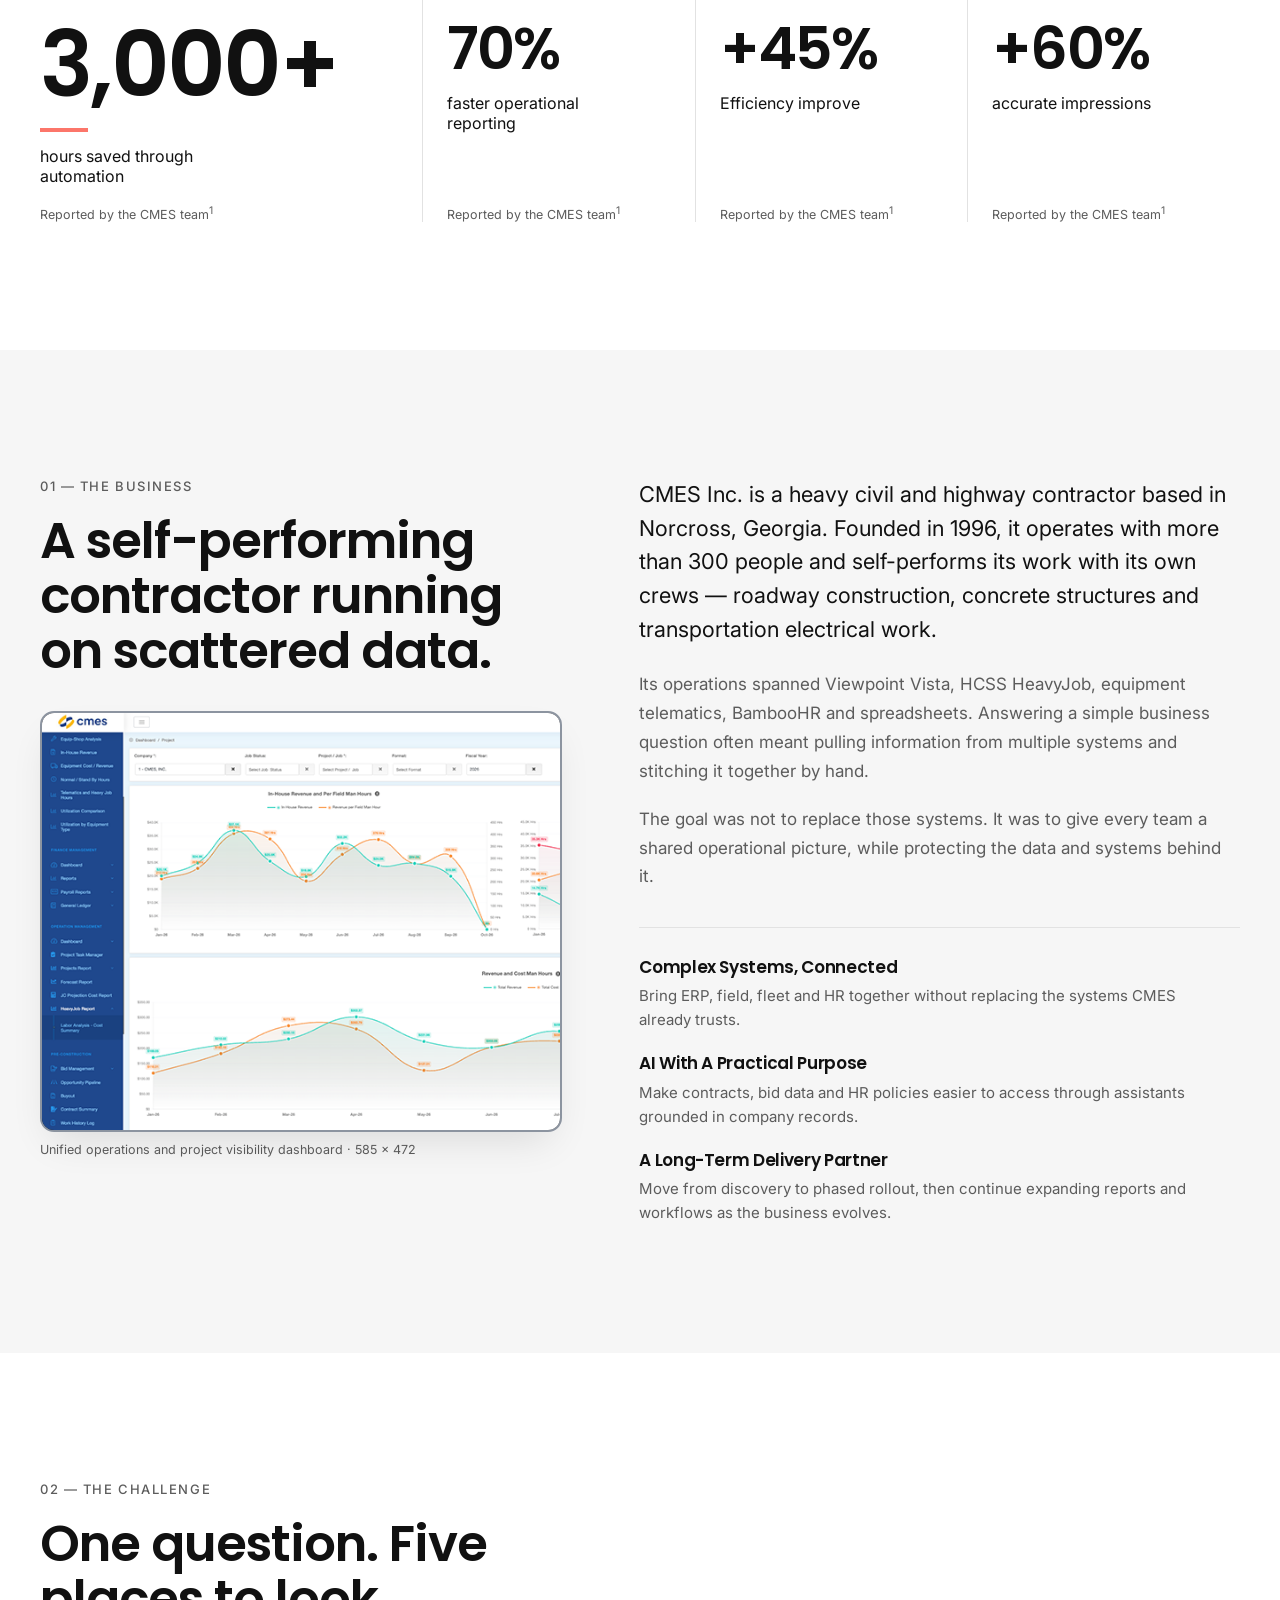
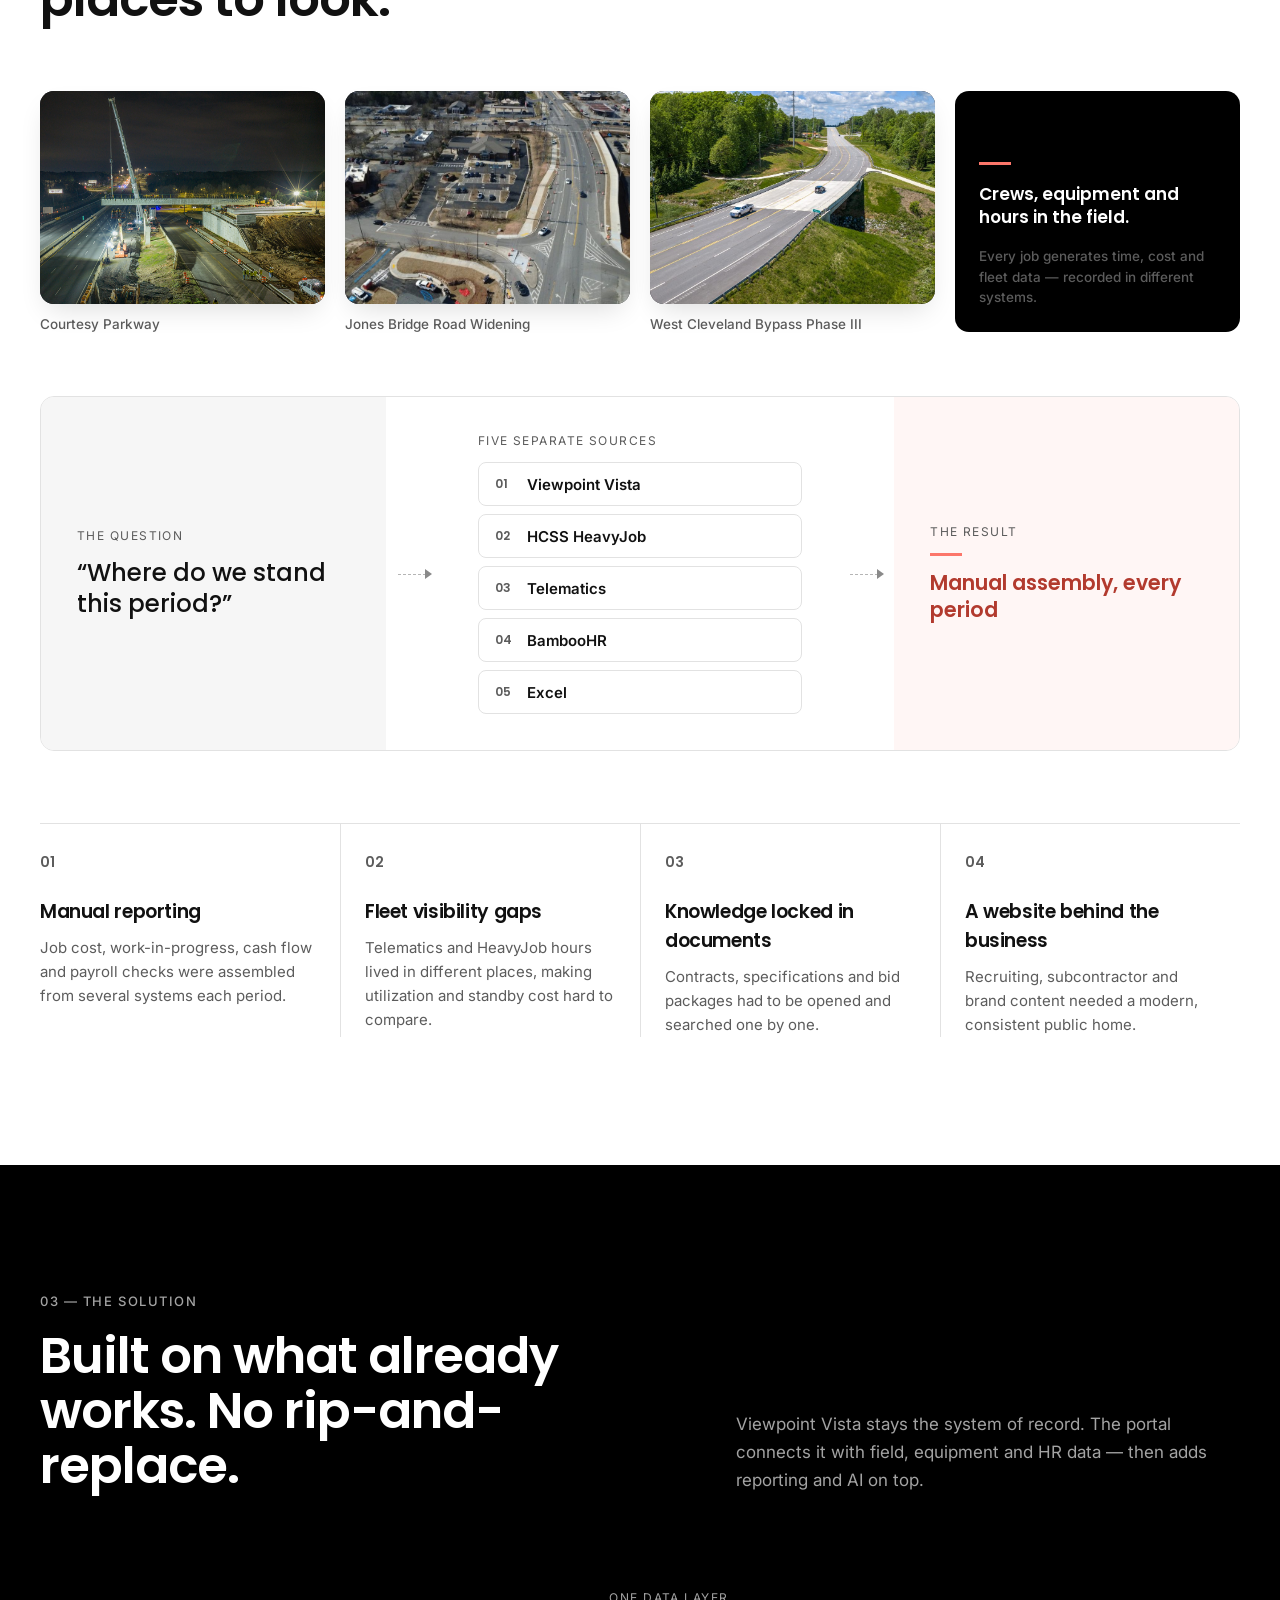
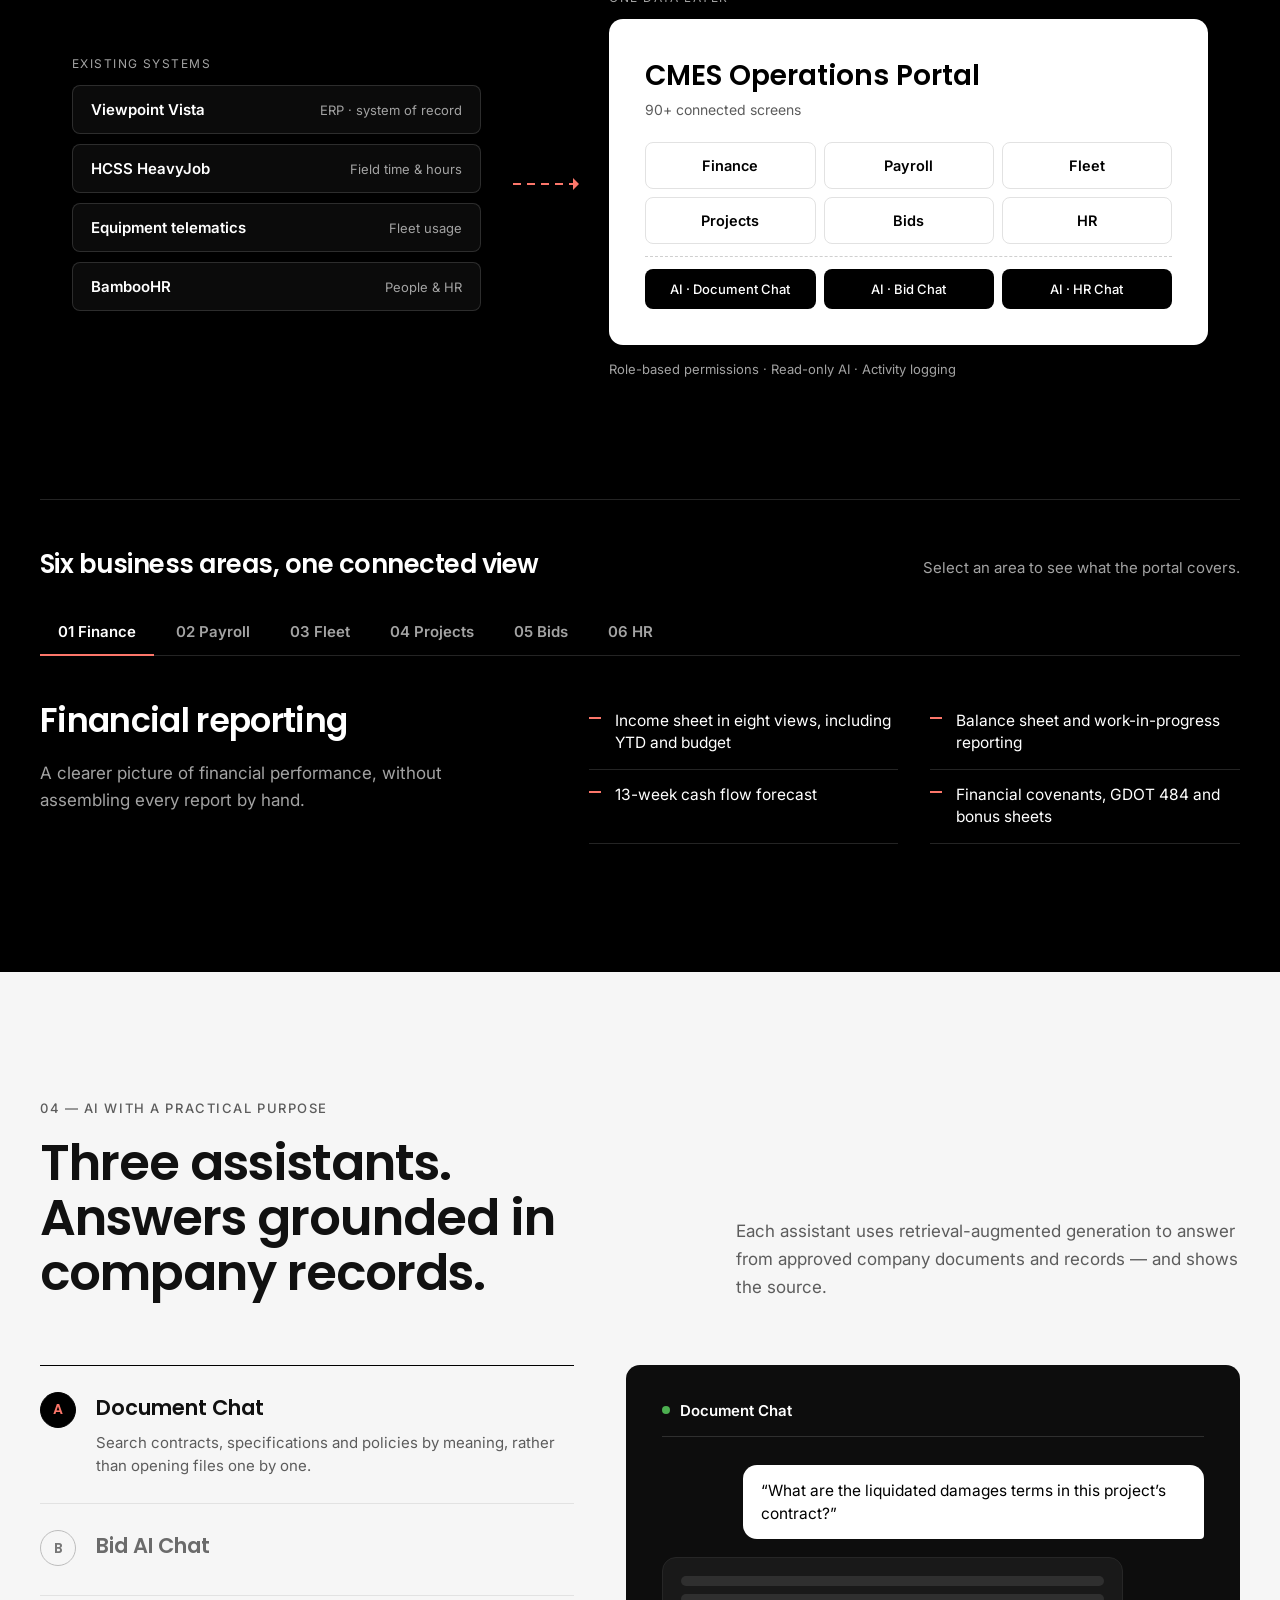
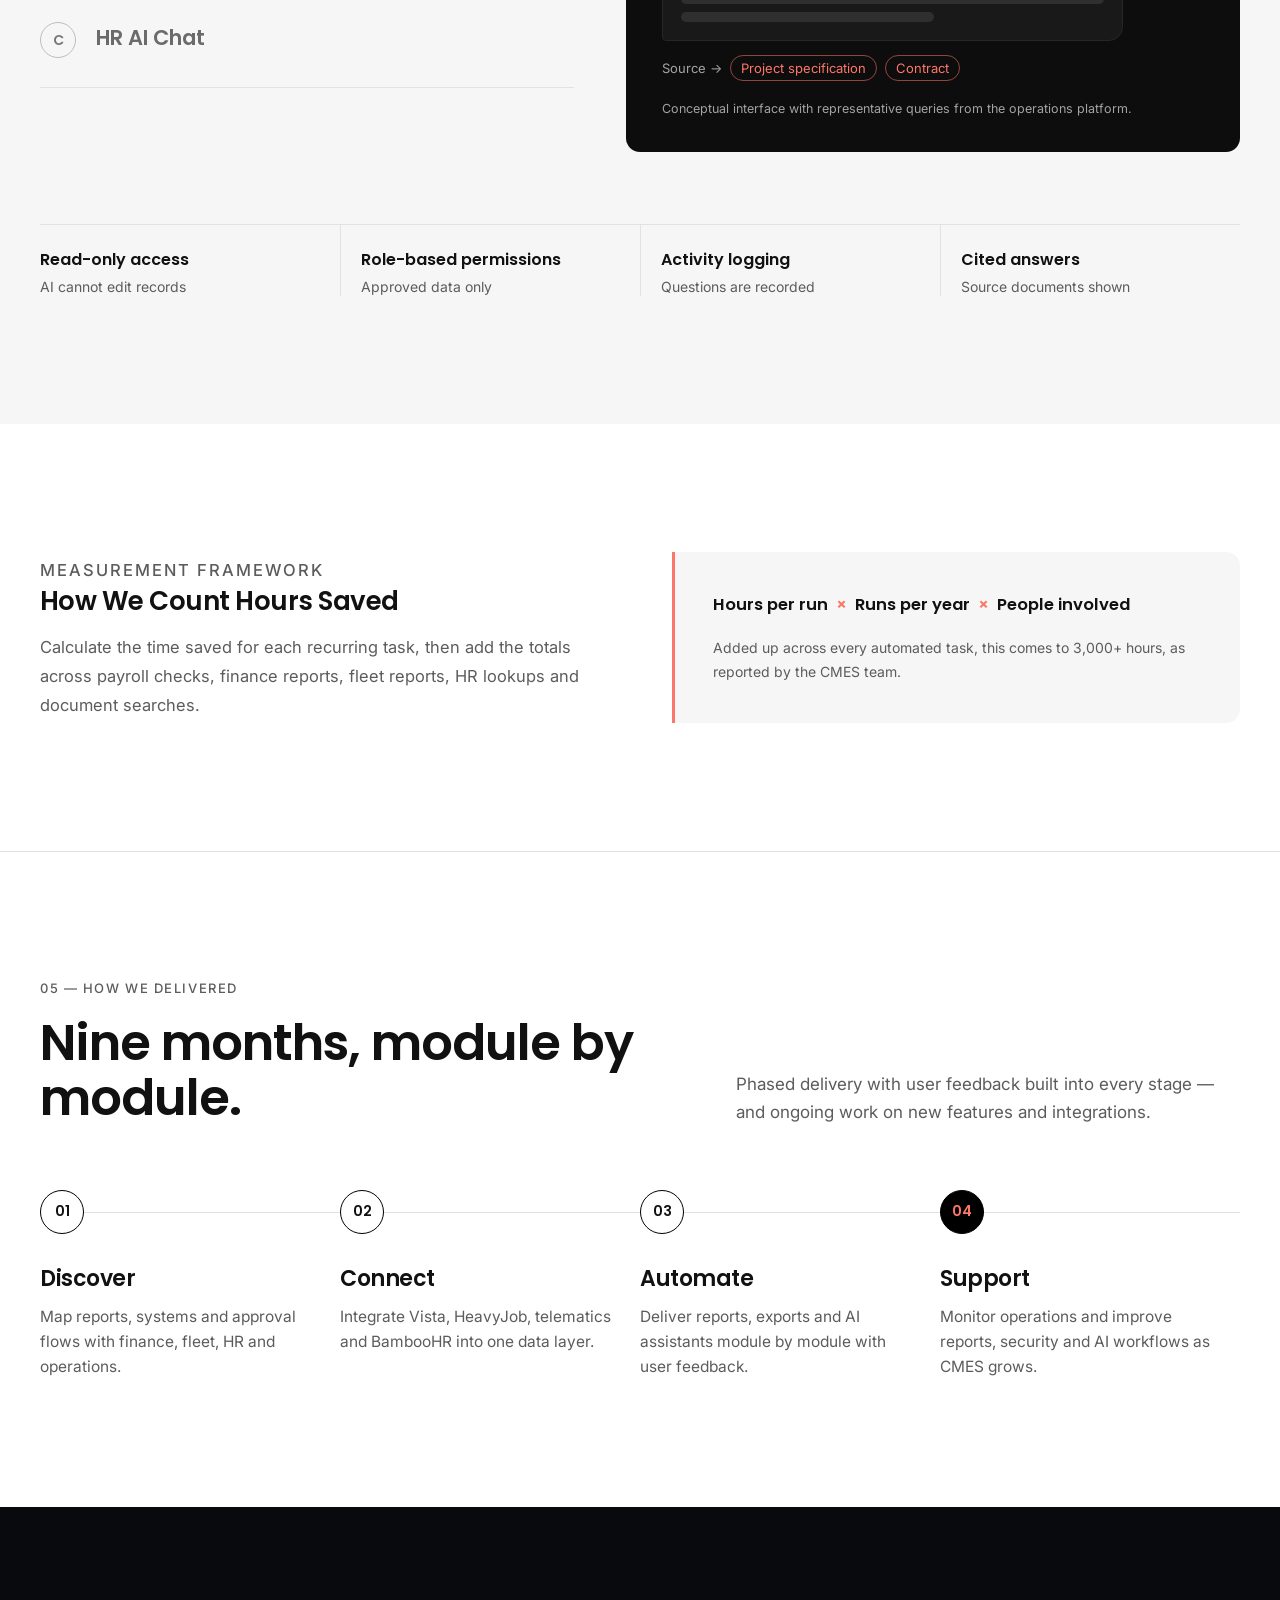
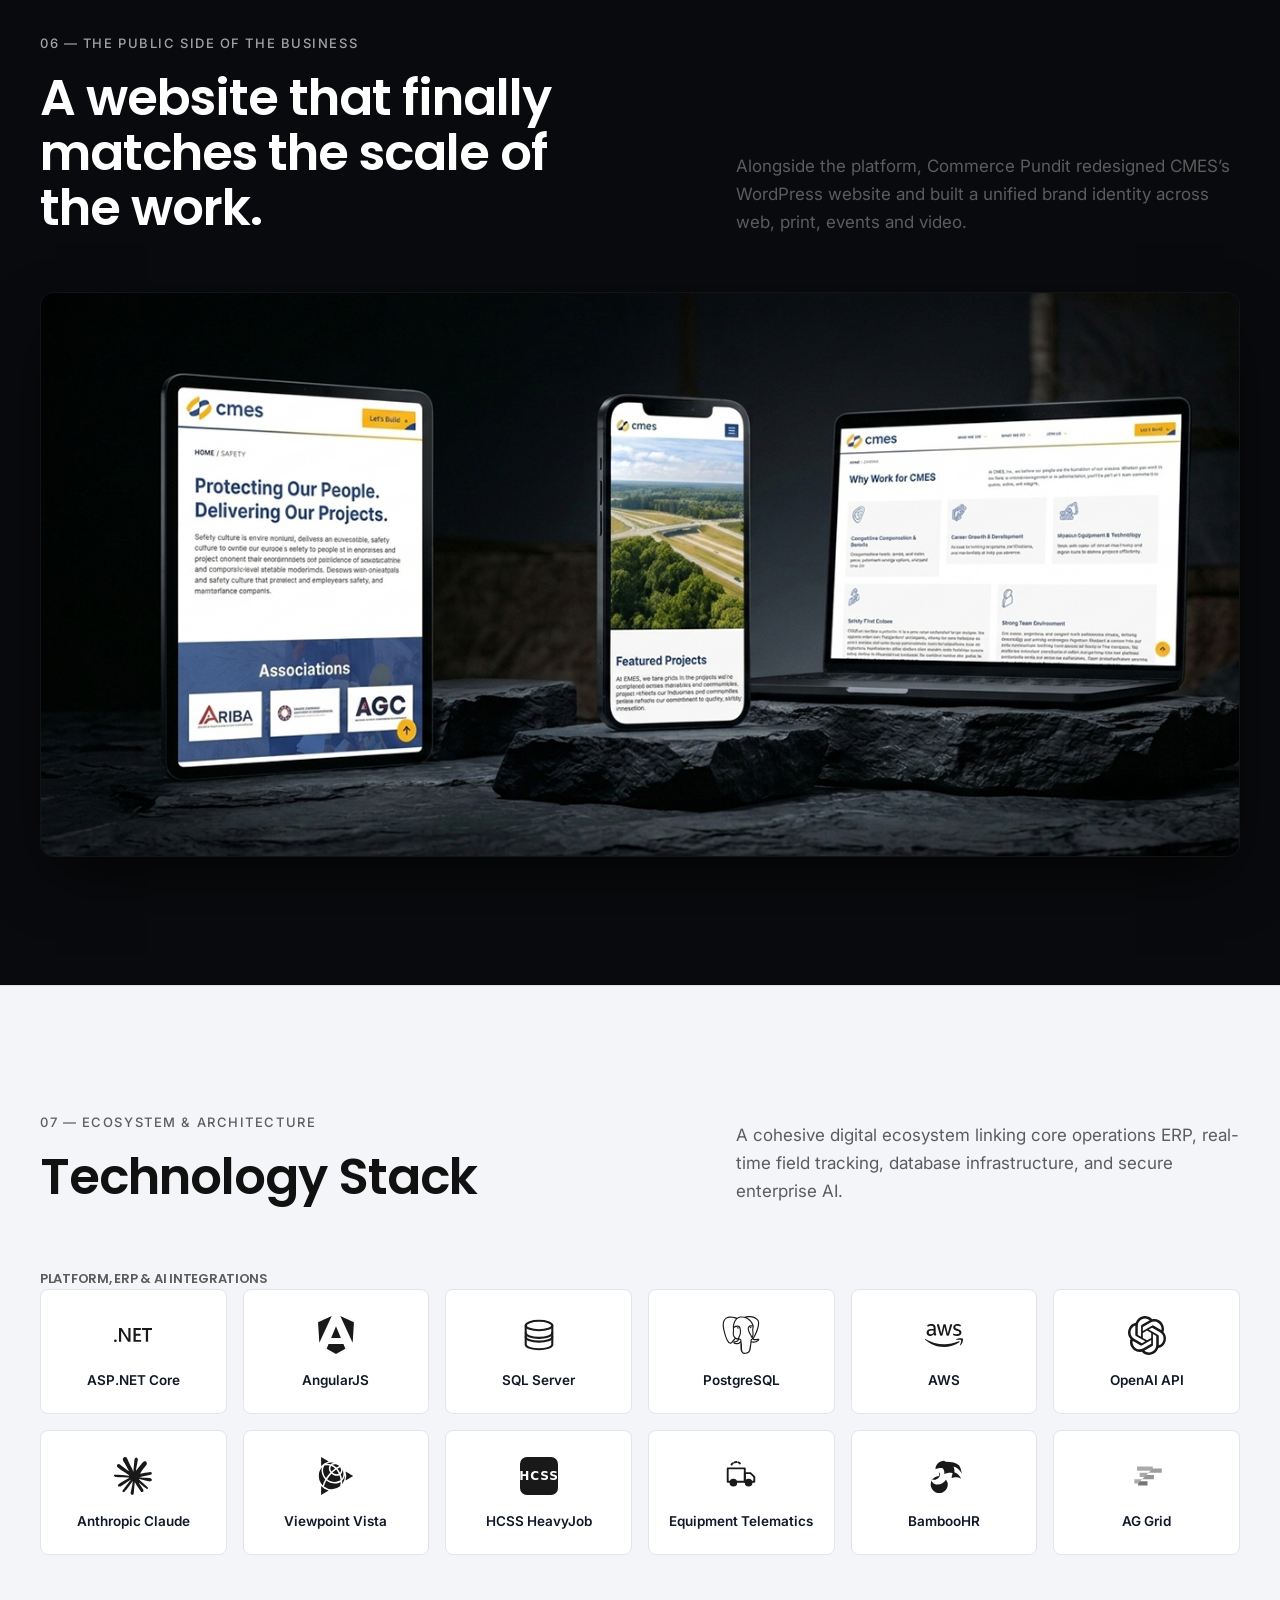
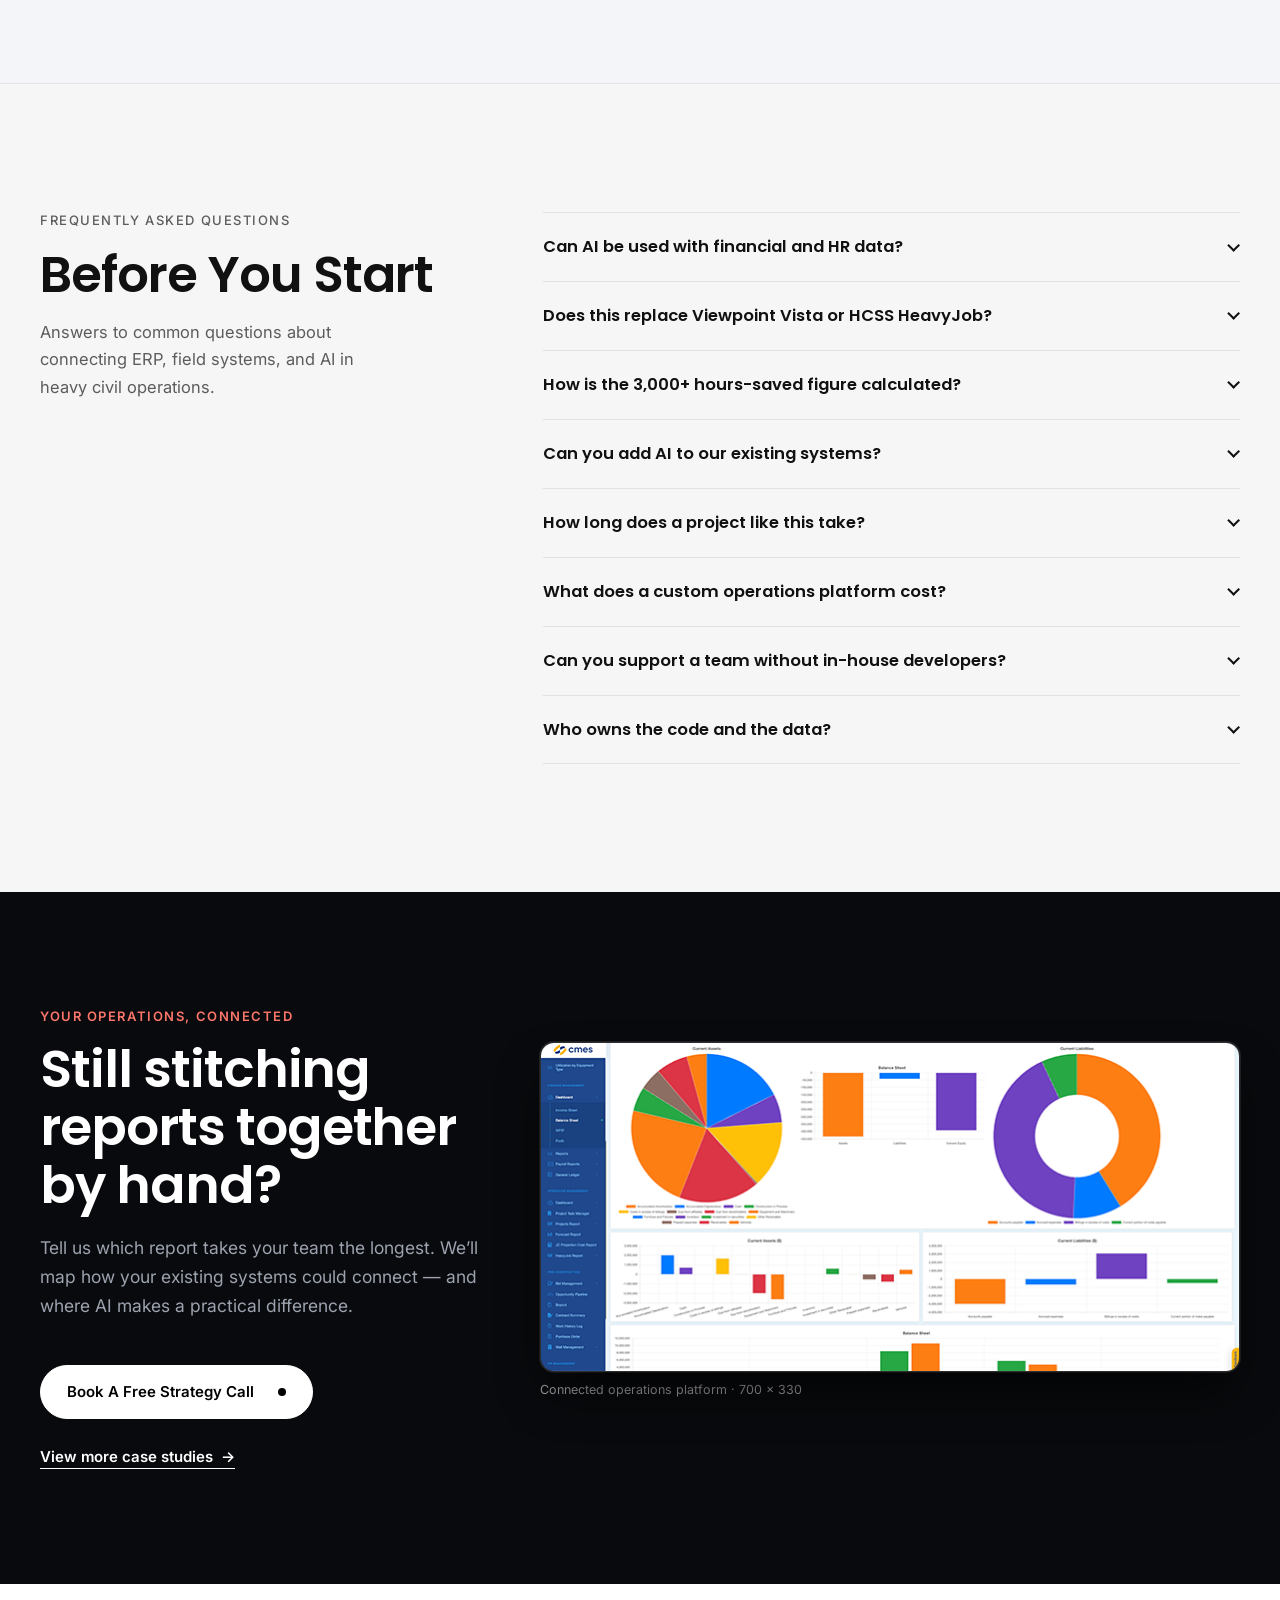
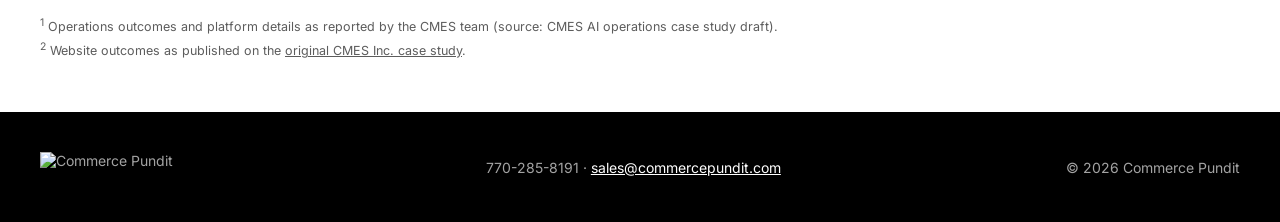
==== commit 374d98ed: "Update Client field: remove dot before GA (CMES Inc., GA)" ====
--- a/case-study/index.html
+++ b/case-study/index.html
@@ -69,7 +69,7 @@
         <h2 id="glance-title" class="h3">CMES Case Study: Quick Facts</h2>
       </div>
       <dl class="glance__list">
-        <div><dt>Client</dt><dd>CMES Inc. &middot; GA</dd></div>
+        <div><dt>Client</dt><dd>CMES Inc., GA</dd></div>
         <div><dt>Industry</dt><dd>Heavy civil &amp; highway construction</dd></div>
         <div><dt>Challenge</dt><dd>Data split across ERP, HeavyJob, telematics, HR &amp; Excel</dd></div>
         <div><dt>Solution</dt><dd>Custom operations portal &amp; AI assistants</dd></div>
--- a/case-study/css/cmes-case-study.css
+++ b/case-study/css/cmes-case-study.css
@@ -114,9 +114,9 @@
 }
 .photo-frame:hover img { transform: scale(1.03); }
 
-.photo-frame--outcomes { width: 100%; max-width: 660px; aspect-ratio: 660 / 323; border: 1px solid #d4d7dc; box-shadow: 0 16px 36px -12px rgba(0,0,0,0.08); }
-.photo-frame--business { width: 100%; max-width: 585px; aspect-ratio: 585 / 472; border: 1px solid #d4d7dc; box-shadow: 0 16px 36px -12px rgba(0,0,0,0.08); }
-.photo-frame--cta { width: 100%; max-width: 700px; aspect-ratio: 700 / 330; border-radius: var(--r); overflow: hidden; box-shadow: 0 25px 60px -15px rgba(0,0,0,0.85); background: #111; border: 1px solid rgba(255,255,255,0.08); }
+.photo-frame--outcomes { width: 100%; max-width: 660px; aspect-ratio: 660 / 323; border: 2px solid #8c94a0; box-shadow: 0 18px 40px -12px rgba(0,0,0,0.12); }
+.photo-frame--business { width: 100%; max-width: 585px; aspect-ratio: 585 / 472; border: 2px solid #8c94a0; box-shadow: 0 18px 40px -12px rgba(0,0,0,0.12); }
+.photo-frame--cta { width: 700px; height: 330px; max-width: 100%; aspect-ratio: 700 / 330; border-radius: var(--r); overflow: hidden; box-shadow: 0 25px 60px -15px rgba(0,0,0,0.85); background: #111; border: 1px solid rgba(255,255,255,0.12); }
 .photo-frame--cta img { width: 100%; height: 100%; object-fit: cover; display: block; }
 .photo-frame.ph--field { aspect-ratio: 4 / 3; border-radius: var(--r); margin-bottom: 12px; }
 
@@ -440,7 +440,7 @@
    12 REFINED LUXURY BLACK CTA BANNER (Executive Closing)
    ========================================================= */
 .cta { background: #090a0d; color: #ffffff; padding: clamp(80px, 9vw, 130px) 0; position: relative; overflow: hidden; }
-.cta__inner { display: grid; grid-template-columns: 1fr 1.15fr; align-items: start; gap: clamp(36px, 5vw, 64px); }
+.cta__inner { display: grid; grid-template-columns: minmax(0, 1fr) 700px; align-items: start; gap: clamp(32px, 4vw, 56px); }
 .cta__copy { position: relative; z-index: 1; }
 .eyebrow--cta { color: var(--cmes-signal); font-weight: 600; margin-bottom: 16px; }
 .cta__title { color: #ffffff; font-size: clamp(34px, 4.2vw, 52px); line-height: 1.12; margin: 0 0 20px !important; letter-spacing: -.03em; }
@@ -448,7 +448,7 @@
 .cta__actions { display: flex; align-items: center; flex-wrap: wrap; gap: 28px; }
 .cta .btn { --bg: #ffffff; --fg: #000000; --dot: #000000; }
 .cta .btn:hover { --bg: #ffffff; --fg: #000000; box-shadow: 0 10px 25px rgba(255,255,255,0.2); }
-.cta__photo { margin: 34px 0 0; position: relative; width: 100%; max-width: 700px; justify-self: end; }
+.cta__photo { margin: 34px 0 0; position: relative; width: 700px; max-width: 100%; justify-self: end; }
 .cta__photo .note { margin-top: 10px; }
 
 .sources { padding-top: 32px; padding-bottom: 48px; font-size: 12.5px; color: var(--cp-muted); }
@@ -470,7 +470,8 @@
   .tech-grid { grid-template-columns: repeat(4, 1fr); }
   .tech-grid--web { grid-template-columns: repeat(3, 1fr); }
   .cta__inner { grid-template-columns: 1fr; }
-  .cta__photo { max-width: 700px; margin-top: 24px; }
+  .cta__photo { width: 100%; max-width: 700px; margin-top: 24px; }
+  .photo-frame--cta { width: 100%; height: auto; }
 }
 
 @media (max-width: 960px) {
